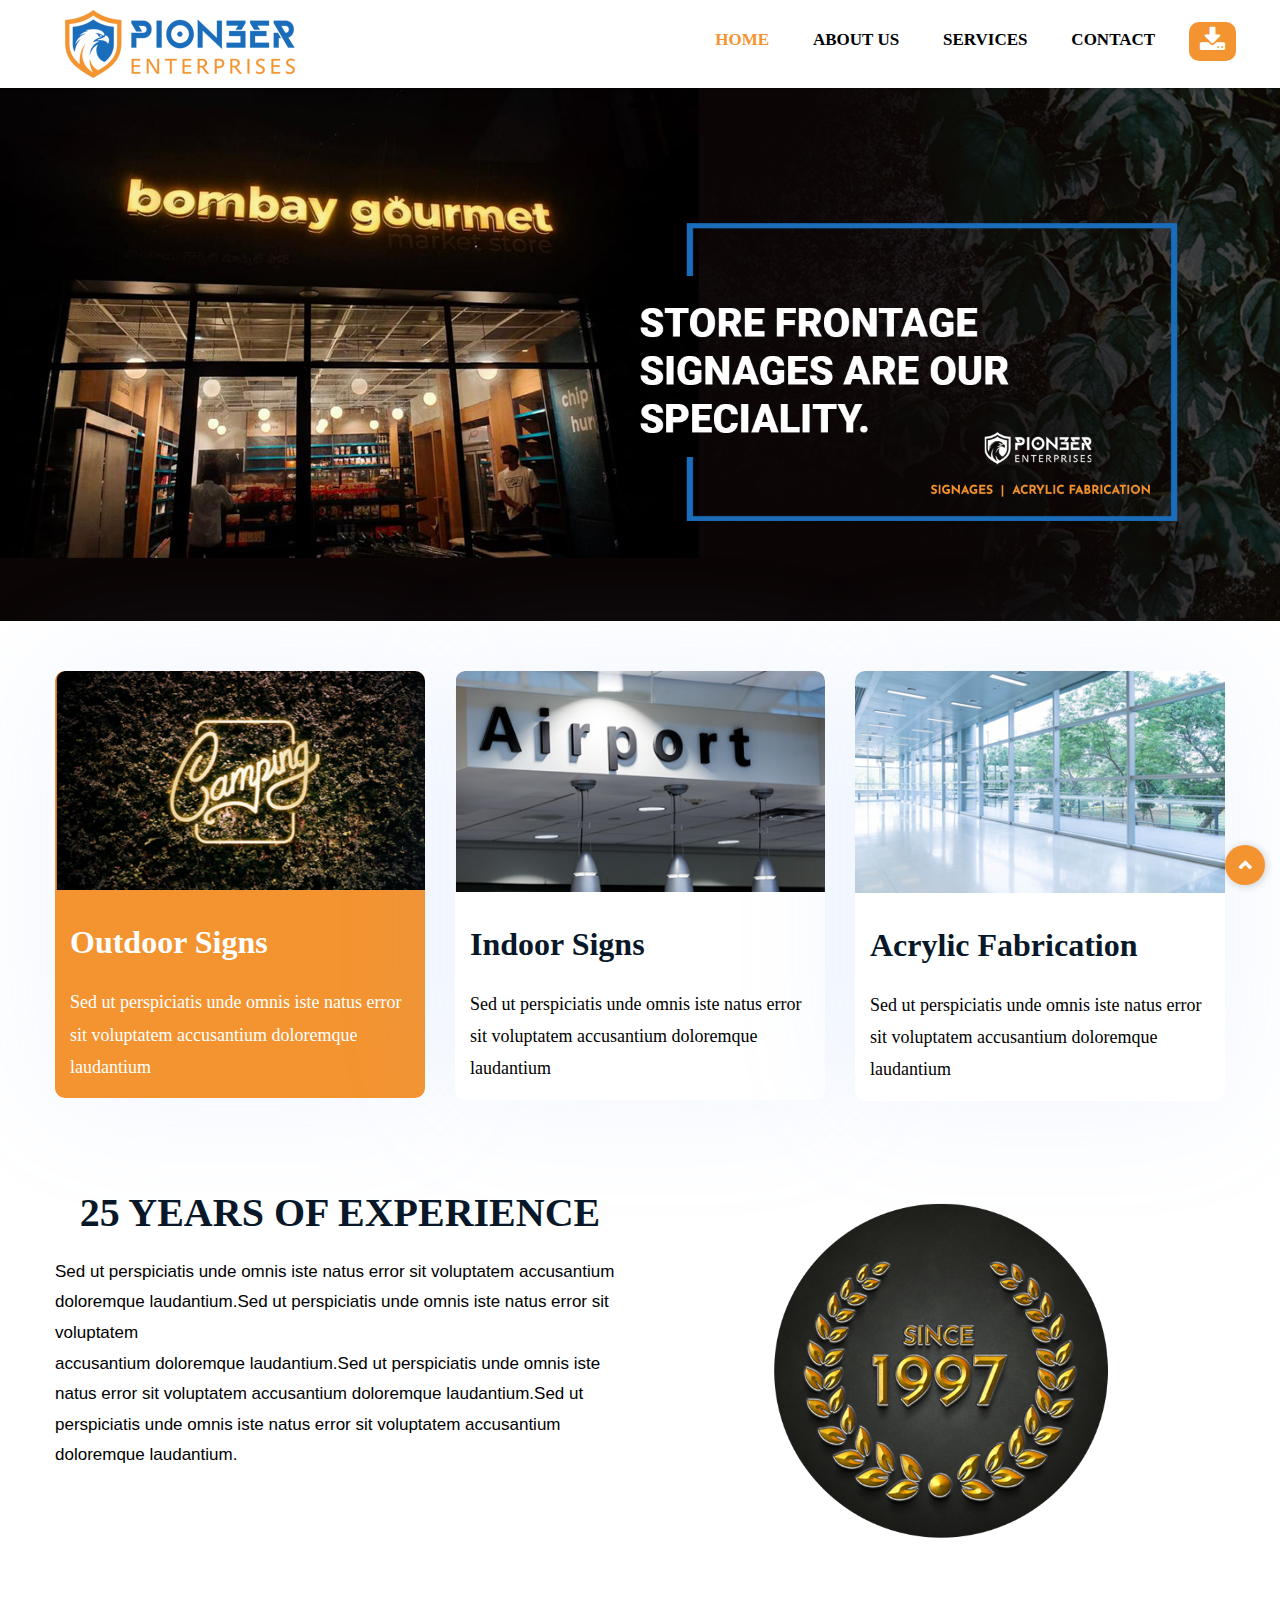
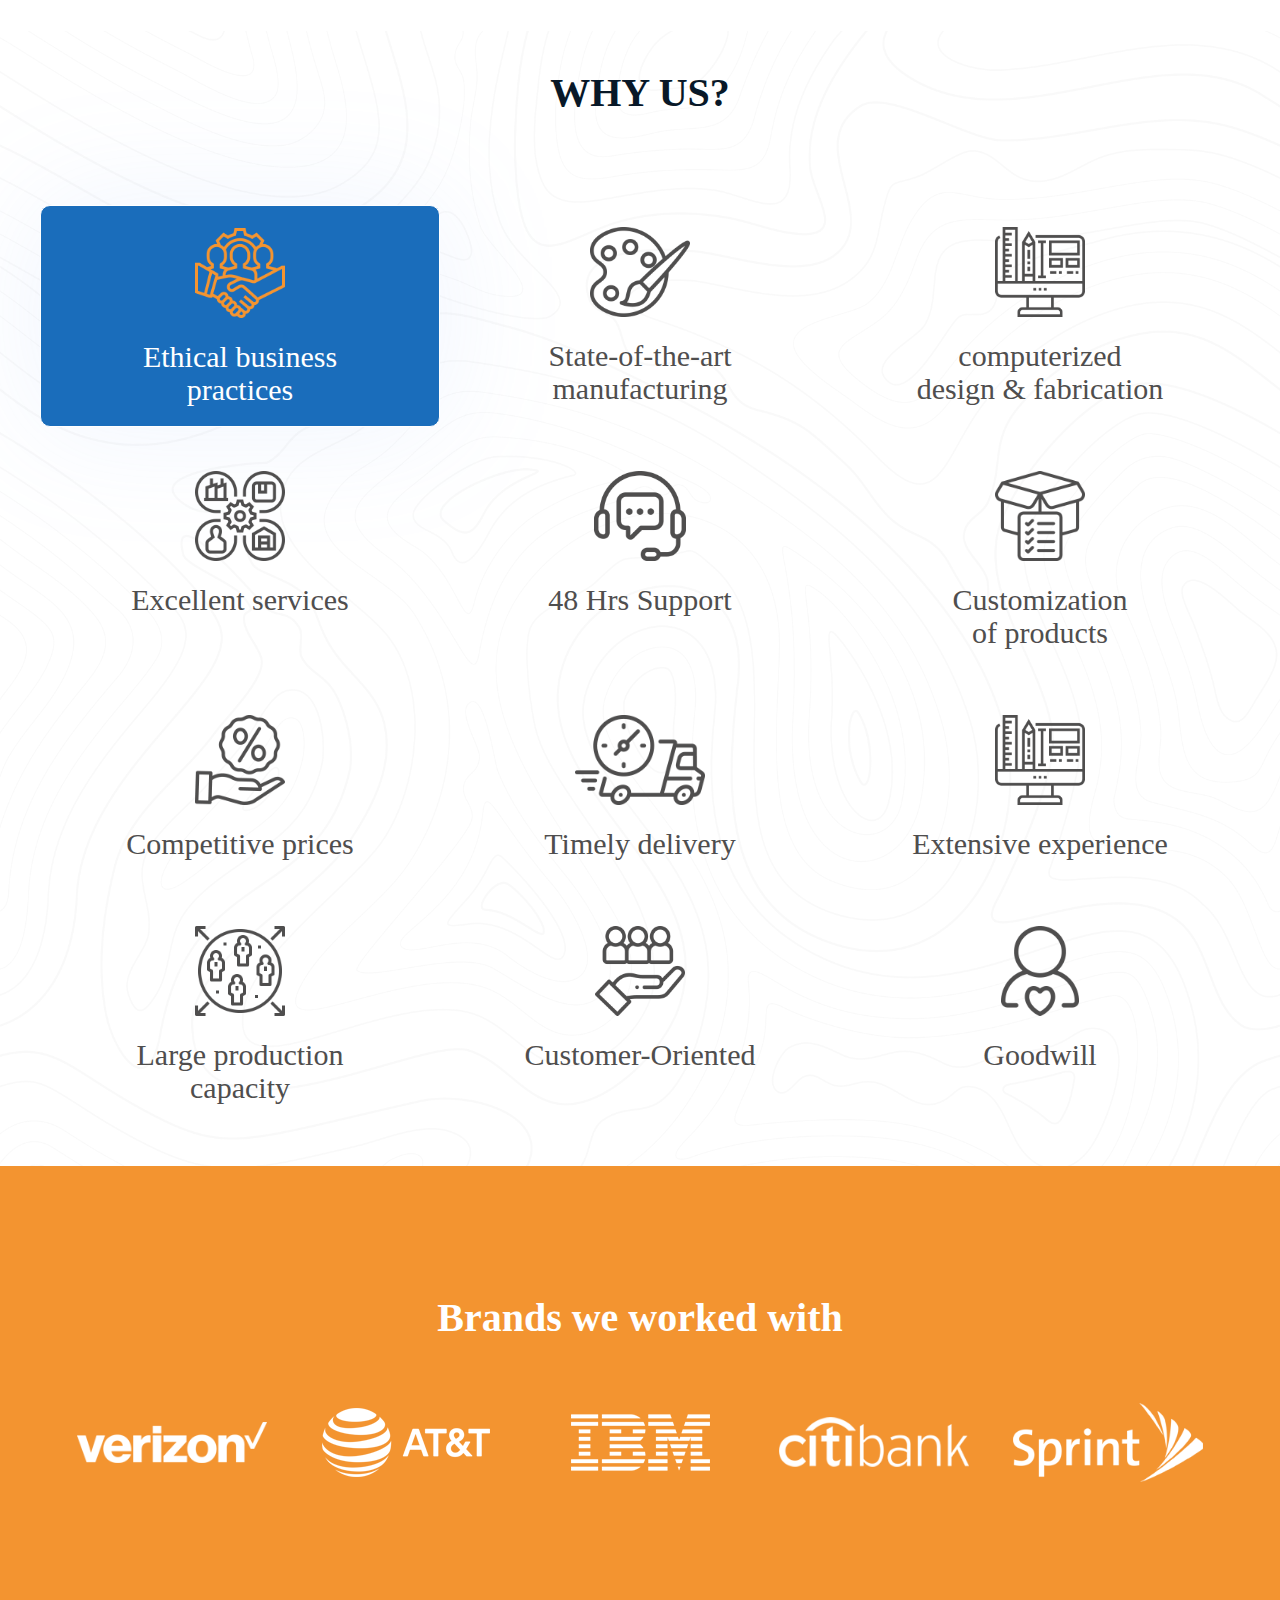
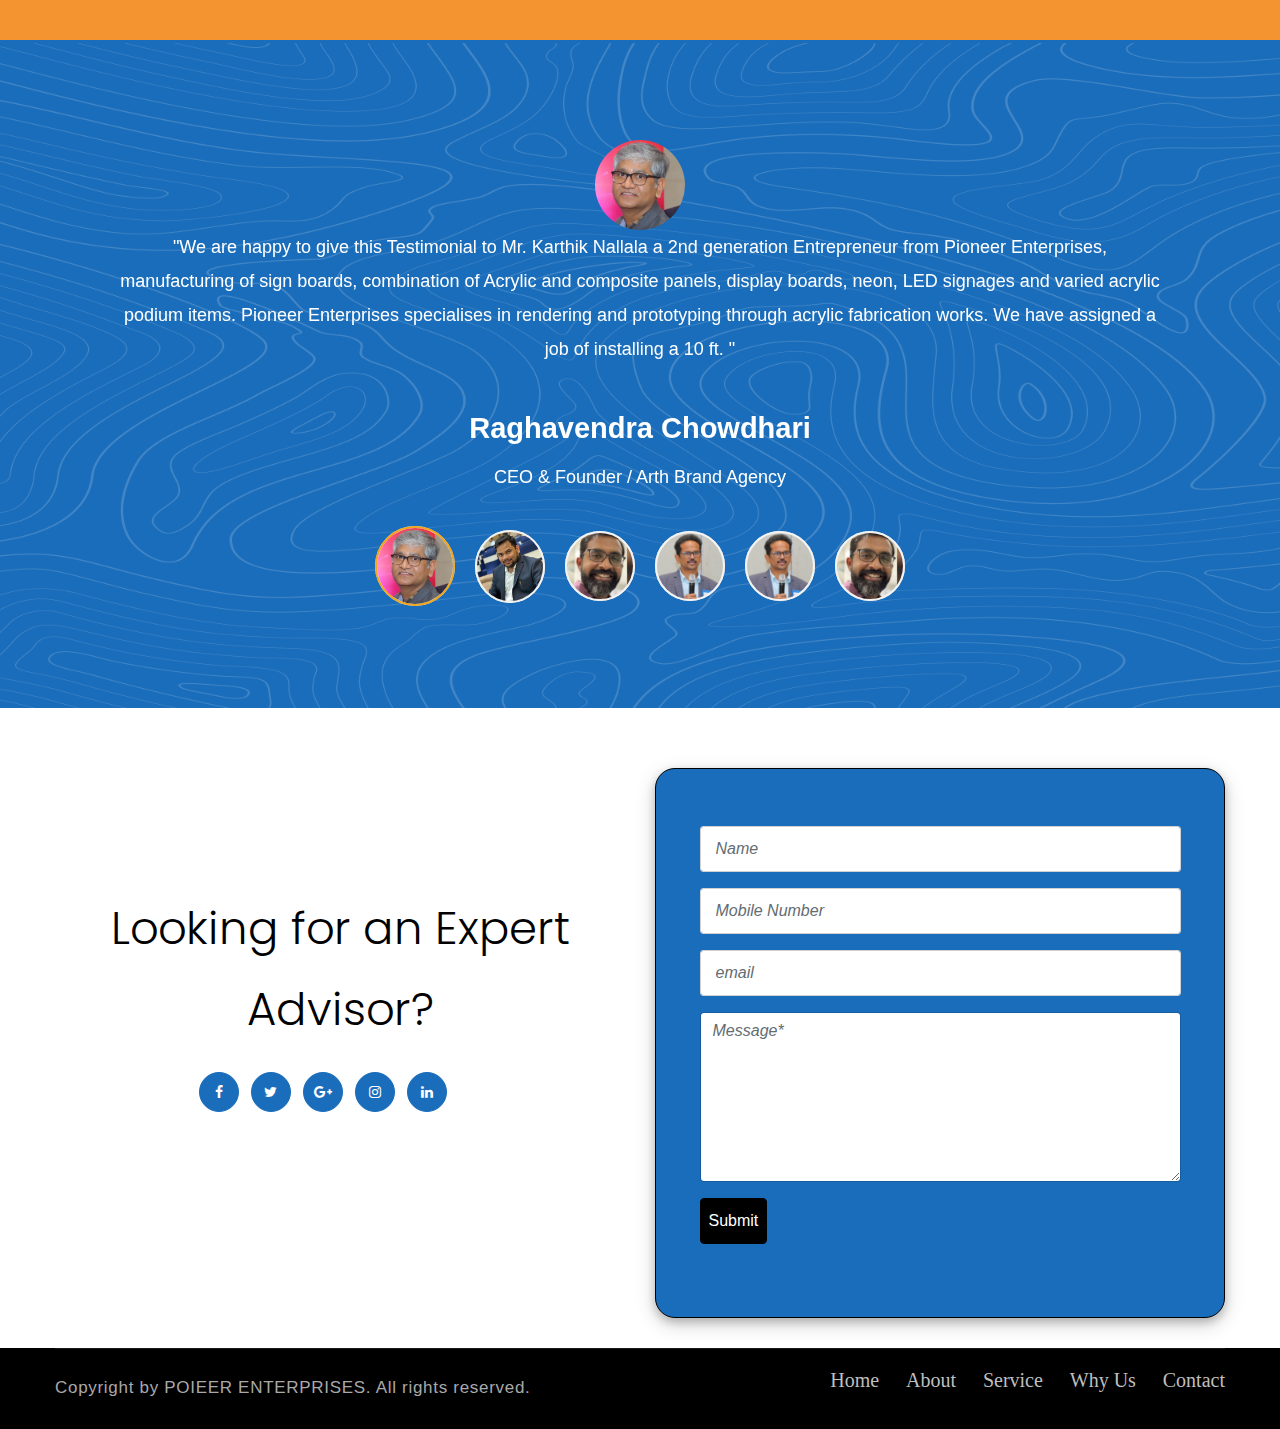
==== index.html @ 3bf1b03e "hi" ====
<!DOCTYPE html>
<!--[if IE 8 ]><html class="ie" xmlns="http://www.w3.org/1999/xhtml" xml:lang="en-US" lang="en-US"> <![endif]-->
<!--[if (gte IE 9)|!(IE)]><!-->
<html xmlns="http://www.w3.org/1999/xhtml" xml:lang="en-US" lang="en-US"><!--<![endif]-->
<head>
	<!-- Basic Page Needs -->
	<meta charset="UTF-8">
	<!--[if IE]><meta http-equiv='X-UA-Compatible' content='IE=edge,chrome=1'><![endif]-->
	<title>Poineer</title>

	<meta name="author" content="themsflat.com">

	<!-- Mobile Specific Metas -->
    <meta name="viewport" content="width=device-width, initial-scale=1, maximum-scale=1">

	<!-- Boostrap style -->
	<link rel="stylesheet" type="text/css" href="stylesheet/bootstrap.min.css">

	<!-- REVOLUTION LAYERS STYLES -->
    <link rel="stylesheet" type="text/css" href="revolution/css/layers.css">
    <link rel="stylesheet" type="text/css" href="revolution/css/settings.css">

	<!-- Theme style -->
	<link rel="stylesheet" type="text/css" href="stylesheet/style.css">

	<!-- Colors -->
    <link rel="stylesheet" type="text/css" href="stylesheet/colors/color1.css" id="colors">

	<!-- Reponsive -->
	<link rel="stylesheet" type="text/css" href="stylesheet/responsive.css">

	<!-- Favicon and touch icons  -->
     <link rel="shortcut icon" type="image/x-icon" href="images/favicon.png" />
     <style>
         .desktop {display: block;}
.mobile {display: none;}

@media screen and (max-width: 768px) {

.desktop {display: none;}
.mobile {display: block;}

}
     </style>

</head>
	<body>
		<div class="boxed">
		
		
		<header id="header" class="header bg-color">
			<div class="container">
				<div class="row">
					<div class="header-wrap">
						<div id="logo" class="logo">
							<a href="index.html" title="">
								<img src="images/logo.png" alt="logo Finance Business" />
							</a>
						</div><!-- /#logo -->
						
						
						<div class="nav-wrap">
							<div class="btn-menu">
                                <span></span>
                            </div><!-- //mobile menu button -->
							<nav id="mainnav" class="mainnav">
								<ul class="menu">
									<li class="active">
                                        <a href="index.html" title="">HOME</a>
                                        
                                    </li>
                                    <li>
                                        <a href="about.html" title="">ABOUT US</a>
                                    </li>
                                    <li>
										<a href="services.html" title="">SERVICES</a>
									</li>
									<!--<li>
										<a href="whyus.html" title="">WHY US?</a>
									</li>-->
                                    
                                    <li>
                                        <a href="contact.html" title="">CONTACT</a>
                                    </li>
                                    <li>
                                        <div class="button add-list-button">
                                 <a href="images/brochure.pdf" target="_blank" class="btn" style="background-color: #f49430;border-radius: 10px;padding:15%;"> <i class="fa fa-download" aria-hidden="true" style=" font-size:27px;color:white;"></i><!--Download Brochure--></a>
                            </div>
                                    </li>
								</ul><!-- /.menu -->


							</nav><!-- /#mainnav -->
						</div><!-- /.nav-wrap -->
					</div><!-- /.header-wrap -->
				</div><!-- /.row -->
			</div><!-- /.container -->
		</header><!-- /#header -->
		
		<!-- START REVOLUTION SLIDER 5.4.2 auto mode -->
    <section id="home">
        
                <img src="images/banner.png" width="100%">
          
    </section>

    <section id="services" class="pt-50 pb-30">
        <div class="container">
                <div class="row">
                    <div class="col-sm-4">
                          <div class="cards" style="background-color: #f49430;">
                               <a href="services.html#outdoor"> <div class="cards-image">
                                  <img src="images/camp.png">
                                </div>
                            </a>

                               <a href="services.html#outdoor"> <div class="cards-box">
                                  <h1 class="cards-title" style="color: white;">Outdoor Signs</h1>
                                    <br>
                                  <div class="cards-content">
                                    <p style="color: white;">
                                      Sed ut perspiciatis unde omnis iste natus error sit voluptatem accusantium doloremque laudantium
                                    </p>
                                  </div>
                                </div>
                            </a>

                                <!-- <div class="cards-footer">
                                  <a href="#">SHARE</a>
                                  <a href="#">EXPLORE</a>
                                </div> -->
                              </div>
                    </div>
                    <div class="col-sm-4">
                          <div class="cards">
                               
                               <a href="services.html#indoor"> <div class="cards-image">
                                  <img src="images/airport.png">
                                </div></a>

                                <a href="services.html#indoor"><div class="cards-box">
                                  <h1 class="cards-title">Indoor Signs</h1>
                                    <br>
                                  <div class="cards-content">
                                    <p>
                                      Sed ut perspiciatis unde omnis iste natus error sit voluptatem accusantium doloremque laudantium
                                    </p>
                                  </div>
                                </div>
                            </a>
                              </div>
                    </div>
                    <div class="col-sm-4">
                          <div class="cards">
                               <a href="services.html#acrylic"> <div class="cards-image">
                                  <img src="images/fab.png">
                                </div>
                            </a>

                                <a href="services.html#acrylic"><div class="cards-box">
                                  <h1 class="cards-title">Acrylic Fabrication</h1>
                                    <br>
                                  <div class="cards-content">
                                    <p>
                                      Sed ut perspiciatis unde omnis iste natus error sit voluptatem accusantium doloremque laudantium
                                    </p>
                                  </div>
                                </div></a>

                              </div>
                    </div>
                </div>
        </div>
    </section>

    <section class="pt-60 pb-60">
        <div class="container">
            <div class="row">
                <div class="col-sm-6">
                    <h2 style="text-align: center;">25 YEARS OF EXPERIENCE</h2>
                    <br>
                    <p>Sed ut perspiciatis unde omnis iste natus error sit voluptatem accusantium doloremque laudantium.Sed ut perspiciatis unde omnis iste natus error sit voluptatem
                        <br>accusantium doloremque laudantium.Sed ut perspiciatis unde omnis iste natus error sit voluptatem accusantium doloremque laudantium.Sed ut perspiciatis unde omnis iste natus error sit voluptatem accusantium doloremque laudantium.</p>
                </div>
                <div class="col-sm-6">
                    <img src="images/exp.png">
                </div>
            </div>
        </div>
    </section>

    <section class="pt-40 pb-40" style="background-image: url(images/bg.png);background-repeat: no-repeat;background-size: cover;">
        <div class="container">
            <h2 class="pb-90" style="text-align: center;">WHY US?</h2>
            <div class="row">
                <div class="col-sm-4" style="box-shadow: 0 0 123px 3px rgba(138, 179, 246, 0.13);border-radius: 10px;border: 1px solid #ffffff;background-color: #1a6dbb;">
                    <br>
                    <img src="images/vec1.png" style="margin: 0px auto;display: block;height: 90px;">
                    <br>
                    <h4 style="text-align: center;color: white;font-size :30px;font-weight:500;">Ethical business <br>practices</h4>
                    
                </div>
                <div class="col-sm-4 hover" style="">
                    <br>
                    <img src="images/vec2.png" style="margin: 0px auto;display: block;height: 90px;">
                    <br>
                    <h4 style="text-align: center;color: #4f4e4e;font-size :30px;font-weight:500;">State-of-the-art  <br>manufacturing</h4>
                    <br>
                    
                </div>
                <div class="col-sm-4 hover" >
                    <br>
                    <img src="images/vec3.png" style="margin: 0px auto;display: block;height: 90px;">
                    <br>
                    <h4 style="text-align: center;color: #4f4e4e;font-size :30px;font-weight:500;">computerized  <br>design & fabrication</h4><br>
                    
                </div>
                
            </div>
            <br>
            <div class="row">
                <div class="col-sm-4 hover" >
                    <br>
                    <img src="images/vec4.png" style="margin: 0px auto;display: block;height: 90px;">
                    <br>
                    <h4 style="text-align: center;color: #4f4e4e;font-size :30px;font-weight:500;">Excellent services</h4><br>
                    
                </div>
                <div class="col-sm-4 hover" >
                    <br>
                    <img src="images/vec5.png" style="margin: 0px auto;display: block;height: 90px;">
                    <br>
                    <h4 style="text-align: center;color: #4f4e4e;font-size :30px;font-weight:500;">48 Hrs Support</h4>
                    
                </div>
                <div class="col-sm-4 hover">
                    <br>
                    <img src="images/vec6.png" style="margin: 0px auto;display: block;height: 90px;">
                    <br>
                    <h4 style="text-align: center;color: #4f4e4e;font-size :30px;font-weight:500;">Customization  <br>of products</h4>
                    <br>
                    
                </div>
                
            </div>
            <br>
            <div class="row">
                <div class="col-sm-4 hover" >
                    <br>
                    <img src="images/vec7.png" style="margin: 0px auto;display: block;height: 90px;">
                    <br>
                    <h4 style="text-align: center;color: #4f4e4e;font-size :30px;font-weight:500;">Competitive prices</h4><br>
                    
                </div>
                <div class="col-sm-4 hover" >
                    <br>
                    <img src="images/vec8.png" style="margin: 0px auto;display: block;height: 90px;">
                    <br>
                    <h4 style="text-align: center;color: #4f4e4e;font-size :30px;font-weight:500;">Timely delivery</h4>
                    
                </div>
                <div class="col-sm-4 hover">
                    <br>
                    <img src="images/vec3.png" style="margin: 0px auto;display: block;height: 90px;">
                    <br>
                    <h4 style="text-align: center;color: #4f4e4e;font-size :30px;font-weight:500;">Extensive experience</h4>
                    <br>
                    
                </div>
                
            </div>
            <br>
            <div class="row">
                <div class="col-sm-4 hover" >
                    <br>
                    <img src="images/vec10.png" style="margin: 0px auto;display: block;height: 90px;">
                    <br>
                    <h4 style="text-align: center;color: #4f4e4e;font-size :30px;font-weight:500;">Large production <br>capacity </h4><br>
                    
                </div>
                <div class="col-sm-4 hover" >
                    <br>
                    <img src="images/vec11.png" style="margin: 0px auto;display: block;height: 90px;">
                    <br>
                    <h4 style="text-align: center;color: #4f4e4e;font-size :30px;font-weight:500;">Customer-Oriented </h4>
                    
                </div>
                <div class="col-sm-4 hover" >
                    <br>
                    <img src="images/vec12.png" style="margin: 0px auto;display: block;height: 90px;">
                    <br>
                    <h4 style="text-align: center;color: #4f4e4e;font-size :30px;font-weight:500;">Goodwill </h4>
                    <br>
                    
                </div>
                
            </div>
        </div>
    </section>

    <section class="our-achievement pt-40 pb-30">
        <div class="container">
            <div class="row">
                <div class="col-lg-10 offset-lg-1 col-md-12 col-12">
                    <div class="title">
                        <h2>Brands we worked with</h2>
                       <!-- <p >Lorem ipsum dolor sit amet, consectetur adipiscing elit, Lorem<br> ipsum dolor sialiqua. Ut enim ad.</p>-->
                    </div>
                </div>
            </div>
              <ul class="flex-container">
              <li class="flex-item"><img src="images/logo1.png"></li>
              <li class="flex-item"><img src="images/logo2.png"></li>
              <li class="flex-item"><img src="images/logo3.png"></li>
              <li class="flex-item"><img src="images/logo4.png"></li>
              <li class="flex-item"><img src="images/logo5.png"></li>
            </ul>
        </div>
    </section>
    <section class="flat-testimonial" style="background-image: url(images/testimonial.png);background-repeat: no-repeat;background-size: cover;">
			<div class="container">
				<div class="row">
					<div class="col-md-12">
						<div id="testimonial-slider">
                        	<ul class="slides">
                                <li class="flex-active-slide" data-thumb="images/testi1.png">
                                    <div class="testimonials center">
                                    	<img src="images/testi1.png" style="border-radius: 50%;height: 90px;">
                                        <div class="message">
                                            <blockquote class="whisper">
                                               "We are happy to give this Testimonial to Mr. Karthik Nallala a 2nd generation Entrepreneur from Pioneer Enterprises, manufacturing of sign boards, combination of Acrylic and composite panels, display boards, neon, LED signages and varied acrylic podium items. Pioneer Enterprises specialises in rendering and prototyping through acrylic fabrication works. We have assigned a job of installing a 10 ft. "
                                            </blockquote>
                                        </div>
                                        <div class="testimonial-author">
                                            <div class="author-name">Raghavendra Chowdhari</div>
                                            <div class="author-info">CEO & Founder / Arth Brand Agency</div>
                                        </div>
                                    </div>
                                </li>
                                <li class="flex-active-slide" data-thumb="images/testi2.png">
                                    <div class="testimonials center">
                                    	<img src="images/testi2.png" style="border-radius: 50%;height: 90px;">
                                        <div class="message">
                                            <blockquote class="whisper">
                                               "I started my clinic back in 2018 and approached a local vendor and made a sign board with them. I was not at all happy with the output of the Sign. Then I met Mr. Karthik Nallala from Pioneer Enterprises. I was very happy with the quality of work they do at the same prices as the earlier vendor. From then on PIONEER ENTERPRISES is my vendor for Branding. Our 6 clinics signs where done by them."
                                            </blockquote>
                                        </div>
                                        <div class="testimonial-author">
                                            <div class="author-name">Dr. Lathif</div>
                                            <div class="author-info">CEO & Founder / LN DENTAL</div>
                                        </div>
                                    </div>
                                </li>
                                <li class="flex-active-slide" data-thumb="images/testi3.png">
                                    <div class="testimonials center">
                                    	<img src="images/testi3.png" style="border-radius: 50%;height: 90px;">
                                        <div class="message">
                                            <blockquote class="whisper">
                                               "For any business we need visibility in the market to get the potential customers in the business place. For the same placing the proper LED Signage will be the key for any business. We are working with PIONEER ENTERPRISES for the same. I was very upset with my previous vendor as the quality and also the installation was not done on time. "
                                            </blockquote>
                                        </div>
                                        <div class="testimonial-author">
                                            <div class="author-name">Dr Ashok Kumar M. </div>
                                            <div class="author-info">Director/ Eledent Dental Hospitals</div>
                                        </div>
                                    </div>
                                </li>
                                <li class="flex-active-slide" data-thumb="images/testi4.png">
                                    <div class="testimonials center">
                                    	<img src="images/testi4.png" style="border-radius: 50%;height: 90px;">
                                        <div class="message">
                                            <blockquote class="whisper">
                                               "We required a LED Sky Sign for one of our prestigious clients M/s. Virtusa Consulting Services, Gachibowli. Mr. Karthik Nallala has visited the site, supplied the LED Sign with the color matching with the exact branding guidelines of my client. My client had appreciated the same and found the quality better than the previous one. "
                                            </blockquote>
                                        </div>
                                        <div class="testimonial-author">
                                            <div class="author-name">K Srinivas</div>
                                            <div class="author-info">Partner / SolarBull Energy LLP</div>
                                        </div>
                                    </div>
                                </li>
                                <li class="flex-active-slide" data-thumb="images/testi4.png">
                                    <div class="testimonials center">
                                        <img src="images/testi4.png" style="border-radius: 50%;height: 90px;">
                                        <div class="message">
                                            <blockquote class="whisper">
                                               "We required a LED Sky Sign for one of our prestigious clients M/s. Virtusa Consulting Services, Gachibowli. Mr. Karthik Nallala has visited the site, supplied the LED Sign with the color matching with the exact branding guidelines of my client. My client had appreciated the same and found the quality better than the previous one. "
                                            </blockquote>
                                        </div>
                                        <div class="testimonial-author">
                                            <div class="author-name">K Srinivas</div>
                                            <div class="author-info">Partner / SolarBull Energy LLP</div>
                                        </div>
                                    </div>
                                </li>
                                <li class="flex-active-slide" data-thumb="images/testi3.png">
                                    <div class="testimonials center">
                                        <img src="images/testi3.png" style="border-radius: 50%;height: 90px;">
                                        <div class="message">
                                            <blockquote class="whisper">
                                               "For any business we need visibility in the market to get the potential customers in the business place. For the same placing the proper LED Signage will be the key for any business. We are working with PIONEER ENTERPRISES for the same. I was very upset with my previous vendor as the quality and also the installation was not done on time. "
                                            </blockquote>
                                        </div>
                                        <div class="testimonial-author">
                                            <div class="author-name">Dr Ashok Kumar M. </div>
                                            <div class="author-info">Director/ Eledent Dental Hospitals</div>
                                        </div>
                                    </div>
                                </li>


                            </ul><!-- /.slides -->
	                    </div><!-- /#testimonial-slider -->
					</div><!-- /.col-md-12 -->
				</div><!-- /.row -->
			</div><!-- /.container -->

		</section><!-- /.flat-testimonial -->
		<section class="pt-60 pb-30">
			<div class="container">
				<div class="row">
					<div class="col-sm-6">
						<p class="pt-120" style="text-align: center;color: #000000;font-family: Poppins;font-size: 45px;font-weight: 300;">Looking for an Expert <br>Advisor?</p>
						<br>
						<div class="row">
						<div class="col-md-2 col-sm-6"></div>
						
					<div class="col-md-8 col-sm-6" style="padding-bottom:25px;padding-left:59px;">
						<div class="widget widget_themesflat_socials" style="display: block;margin: 0px auto;">	            
										<ul class="themesflat-shortcode-socials">
									        <li class="facebook">
						                        <a href="#" target="_blank" rel="alternate" title="">
						                            <i class="fa fa-facebook"></i>                            
						                        </a>
						                    </li>
						                    <li class="twitter">
						                        <a href="#" target="_blank" rel="alternate" title="">
						                            <i class="fa fa-twitter"></i>                            
						                        </a>
						                    </li>
						                    <li class="google-plus">
						                        <a href="#" target="_blank" rel="alternate" title="t;">
						                            <i class="fa fa-google-plus"></i>                            
						                        </a>
						                    </li>
						                    <li class="instagram">
						                        <a href="#" target="_blank" rel="alternate" title="">
						                            <i class="fa fa-instagram"></i>                            
						                        </a>
						                    </li>
						                    <li class="linkedin">
						                        <a href="#" target="_blank" rel="alternate" title="">
						                            <i class="fa fa-linkedin"></i>                            
						                        </a>
						                    </li>
						                </ul><!-- /.social -->       
					    </div>
					</div>
				</div>
					</div>
					<div class="col-sm-6">
						<form id="contactForm" style="background-color:#1A6DBB; border-radius:20px;border:1px solid black;box-shadow: 0 4px 8px 0 rgba(0, 0, 0, 0.2), 0 6px 20px 0 rgba(0, 0, 0, 0.19);padding:5%;padding-top:10%;padding-bottom:10%">
                                    <fieldset>
                                        <div class="col-sm-12">
                                            <div class="form-group">
                                                 <input type="text" class="form-control" id="name" name="name" placeholder="Name" required="">
                                                <div class="help-block with-errors"></div>
                                            </div>
                                        </div>
                                        <div class="col-sm-12">
                                            <div class="form-group">
                                                 <input type="text" title="please enter 10 digit mobile number" class="form-control" id="phone" name="phone" maxlength="10" pattern="^\d{10}$" spellcheck="false" oninput="this.value = this.value.replace(/[^0-9.]/g, '').replace(/(\..*)\./g, '$1');" placeholder="Mobile Number" required="">
                                                <div class="help-block with-errors"></div>
                                            </div>
                                        </div>
                                        <div class="col-sm-12">
                                            <div class="form-group">
                                               <input type="email" class="form-control" id="email" name="email" placeholder="email" required="">
                                            </div>
                                        </div>
                                        
                                        <div class="col-sm-12">
                                            <div class="form-group">
                                                <textarea placeholder="Message*" class="textarea form-control" name="message" id="form-message" rows="5" cols="10"></textarea>
                                                
                                            </div>
                                        </div>
                                        <div class="col-lg-6 col-md-6 col-sm-6 col-sm-12">
                                            <div class="form-group margin-bottom-none">
                                                <button type="submit" class="btn" style="background-color: black;color: white;padding:8px;border:1px solid black;">Submit</button>
                                            </div>
                                        </div>
                                        
                                    </fieldset>
                                </form>

					</div>
				</div>
				
			</div>
		</section>
		<footer>
			<div class="footer-bottom" style="background-color: black;">
				<div class="container">
					<div class="row">
						<div class="col-md-12">
							<ul class="menu-ft-bottom">
								<li>
									<a href="index.html" title="" style="font-size: 20px;">Home</a>
								</li>
								<li>
									<a href="about.html" title="" style="font-size: 20px;">About</a>
								</li>
								<li>
									<a href="services.html" title="" style="font-size: 20px;">Service</a>
								</li>
								<li>
									<a href="whyus.html" title="" style="font-size: 20px;">Why Us</a>
								</li>
								
								<li>
									<a href="contact.html" title="" style="font-size: 20px;">Contact</a>
								</li>
							</ul>
							<div class="copyright">
								<p style="color: #a9a9a9;font-size: 17px;">Copyright by POIEER ENTERPRISES. All rights reserved.</p>
							</div>
						</div>
					</div>
				</div><!-- /.container -->
			</div><!-- /.footer-bottom -->
		</footer>

		
		<div class="button-go-top">
			<a href="#" title="" class="go-top">
				<i class="fa fa-chevron-up"></i>
			</a>
		</div><!-- /.button-go-top -->
	
	</div> <!-- /.boxed -->

	<!-- Javascript -->
    <script type="text/javascript" src="javascript/jquery.min.js"></script>
    <script type="text/javascript" src="javascript/tether.min.js"></script>
    <script type="text/javascript" src="javascript/bootstrap.min.js"></script>
    <script type="text/javascript" src="javascript/jquery.flexslider-min.js"></script>
    <script type="text/javascript" src="javascript/owl.carousel.js"></script>
    <script type="text/javascript" src="javascript/jquery.easing.js"></script>
    
    <script type="text/javascript" src="javascript/jquery-countTo.js"></script>
    <script type="text/javascript" src="javascript/jquery.cookie.js"></script>
    <script type="text/javascript" src="javascript/waypoints.min.js"></script>
    <script type="text/javascript" src="javascript/main.js"></script>

   


	</body>
</html>
---- revolution/css/layers.css ----
/*-----------------------------------------------------------------------------

-	Revolution Slider 5.0 Layer Style Settings -

Screen Stylesheet

version:   	5.0.0
date:      	18/03/15
author:		themepunch
email:     	info@themepunch.com
website:   	http://www.themepunch.com
-----------------------------------------------------------------------------*/

* {
    -webkit-box-sizing: border-box;
    -moz-box-sizing: border-box;
    box-sizing: border-box;
}

.tp-caption.Twitter-Content a,.tp-caption.Twitter-Content a:visited
{
	color:#0084B4!important;
}

.tp-caption.Twitter-Content a:hover
{
	color:#0084B4!important;
	text-decoration:underline!important;
}

.tp-caption.medium_grey,.medium_grey
{
	background-color:#888;
	border-style:none;
	border-width:0;
	color:#fff;
	font-family:"Poppins";
	font-size:20px;
	font-weight:700;
	line-height:20px;
	margin:0;
	padding:2px 4px;
	position:absolute;
	text-shadow:0 2px 5px rgba(0,0,0,0.5);
	white-space:nowrap;
}

.tp-caption.small_text,.small_text
{
	border-style:none;
	border-width:0;
	color:#fff;
	font-family:"Poppins";
	font-size:14px;
	font-weight:700;
	line-height:20px;
	margin:0;
	position:absolute;
	text-shadow:0 2px 5px rgba(0,0,0,0.5);
	white-space:nowrap;
}

.tp-caption.medium_text,.medium_text
{
	border-style:none;
	border-width:0;
	color:#fff;
	font-family:"Poppins";
	font-size:20px;
	font-weight:700;
	line-height:20px;
	margin:0;
	position:absolute;
	text-shadow:0 2px 5px rgba(0,0,0,0.5);
	white-space:nowrap;
}

.tp-caption.large_text,.large_text
{
	border-style:none;
	border-width:0;
	color:#fff;
	font-family:"Poppins";
	font-size:40px;
	font-weight:700;
	line-height:40px;
	margin:0;
	position:absolute;
	text-shadow:0 2px 5px rgba(0,0,0,0.5);
	white-space:nowrap;
}

.tp-caption.very_large_text,.very_large_text
{
	border-style:none;
	border-width:0;
	color:#fff;
	font-family:"Poppins";
	font-size:60px;
	font-weight:700;
	letter-spacing:-2px;
	line-height:60px;
	margin:0;
	position:absolute;
	text-shadow:0 2px 5px rgba(0,0,0,0.5);
	white-space:nowrap;
}

.tp-caption.very_big_white,.very_big_white
{
	background-color:#000;
	border-style:none;
	border-width:0;
	color:#fff;
	font-family:"Poppins";
	font-size:60px;
	font-weight:800;
	line-height:60px;
	margin:0;
	padding:1px 4px 0;
	position:absolute;
	text-shadow:none;
	white-space:nowrap;
}

.tp-caption.very_big_black,.very_big_black
{
	background-color:#fff;
	border-style:none;
	border-width:0;
	color:#000;
	font-family:"Poppins";
	font-size:60px;
	font-weight:700;
	line-height:60px;
	margin:0;
	padding:1px 4px 0;
	position:absolute;
	text-shadow:none;
	white-space:nowrap;
}

.tp-caption.modern_medium_fat,.modern_medium_fat
{
	border-style:none;
	border-width:0;
	color:#000;
	font-family:"Poppins", sans-serif;
	font-size:24px;
	font-weight:800;
	line-height:20px;
	margin:0;
	position:absolute;
	text-shadow:none;
	white-space:nowrap;
}

.tp-caption.modern_medium_fat_white,.modern_medium_fat_white
{
	border-style:none;
	border-width:0;
	color:#fff;
	font-family:"Poppins", sans-serif;
	font-size:24px;
	font-weight:800;
	line-height:20px;
	margin:0;
	position:absolute;
	text-shadow:none;
	white-space:nowrap;
}

.tp-caption.modern_medium_light,.modern_medium_light
{
	border-style:none;
	border-width:0;
	color:#000;
	font-family:"Poppins", sans-serif;
	font-size:24px;
	font-weight:300;
	line-height:20px;
	margin:0;
	position:absolute;
	text-shadow:none;
	white-space:nowrap;
}

.tp-caption.modern_big_bluebg,.modern_big_bluebg
{
	background-color:#4e5b6c;
	border-style:none;
	border-width:0;
	color:#fff;
	font-family:"Poppins", sans-serif;
	font-size:30px;
	font-weight:800;
	letter-spacing:0;
	line-height:36px;
	margin:0;
	padding:3px 10px;
	position:absolute;
	text-shadow:none;
}

.tp-caption.modern_big_redbg,.modern_big_redbg
{
	background-color:#de543e;
	border-style:none;
	border-width:0;
	color:#fff;
	font-family:"Poppins", sans-serif;
	font-size:30px;
	font-weight:300;
	letter-spacing:0;
	line-height:36px;
	margin:0;
	padding:1px 10px 3px;
	position:absolute;
	text-shadow:none;
}

.tp-caption.modern_small_text_dark,.modern_small_text_dark
{
	border-style:none;
	border-width:0;
	color:#555;
	font-family:"Poppins";
	font-size:14px;
	line-height:22px;
	margin:0;
	position:absolute;
	text-shadow:none;
	white-space:nowrap;
}

.tp-caption.boxshadow,.boxshadow
{		
	box-shadow:0 0 20px rgba(0,0,0,0.5);
}

.tp-caption.black,.black
{
	color:#000;
	text-shadow:none;
}

.tp-caption.noshadow,.noshadow
{
	text-shadow:none;
}

.tp-caption.thinheadline_dark,.thinheadline_dark
{
	background-color:transparent;
	color:rgba(0,0,0,0.85);
	font-family:"Poppins";
	font-size:30px;
	font-weight:300;
	line-height:30px;
	position:absolute;
	text-shadow:none;
}

.tp-caption.thintext_dark,.thintext_dark
{
	background-color:transparent;
	color:rgba(0,0,0,0.85);
	font-family:"Poppins";
	font-size:16px;
	font-weight:300;
	line-height:26px;
	position:absolute;
	text-shadow:none;
}

.tp-caption.largeblackbg,.largeblackbg
{
	
	
	background-color:#000;
	border-radius:0;
	color:#fff;
	font-family:"Poppins";
	font-size:50px;
	font-weight:300;
	line-height:70px;
	padding:0 20px;
	position:absolute;
	text-shadow:none;
}

.tp-caption.largepinkbg,.largepinkbg
{
	
	
	background-color:#db4360;
	border-radius:0;
	color:#fff;
	font-family:"Poppins";
	font-size:50px;
	font-weight:300;
	line-height:70px;
	padding:0 20px;
	position:absolute;
	text-shadow:none;
}

.tp-caption.largewhitebg,.largewhitebg
{
	
	
	background-color:#fff;
	border-radius:0;
	color:#000;
	font-family:"Poppins";
	font-size:50px;
	font-weight:300;
	line-height:70px;
	padding:0 20px;
	position:absolute;
	text-shadow:none;
}

.tp-caption.largegreenbg,.largegreenbg
{
	
	
	background-color:#67ae73;
	border-radius:0;
	color:#fff;
	font-family:"Poppins";
	font-size:50px;
	font-weight:300;
	line-height:70px;
	padding:0 20px;
	position:absolute;
	text-shadow:none;
}

.tp-caption.excerpt,.excerpt
{
	background-color:rgba(0,0,0,1);
	border-color:#fff;
	border-style:none;
	border-width:0;
	color:#fff;
	font-family:"Poppins";
	font-size:36px;
	font-weight:700;
	height:auto;
	letter-spacing:-1.5px;
	line-height:36px;
	margin:0;
	padding:1px 4px 0;
	text-decoration:none;
	text-shadow:none;
	white-space:normal!important;
	width:150px;
}

.tp-caption.large_bold_grey,.large_bold_grey
{
	background-color:transparent;
	border-color:#ffd658;
	border-style:none;
	border-width:0;
	color:#666;
	font-family:"Poppins";
	font-size:60px;
	font-weight:800;
	line-height:60px;
	margin:0;
	padding:1px 4px 0;
	text-decoration:none;
	text-shadow:none;
}

.tp-caption.medium_thin_grey,.medium_thin_grey
{
	background-color:transparent;
	border-color:#ffd658;
	border-style:none;
	border-width:0;
	color:#666;
	font-family:"Poppins";
	font-size:34px;
	font-weight:300;
	line-height:30px;
	margin:0;
	padding:1px 4px 0;
	text-decoration:none;
	text-shadow:none;
}

.tp-caption.small_thin_grey,.small_thin_grey
{
	background-color:transparent;
	border-color:#ffd658;
	border-style:none;
	border-width:0;
	color:#757575;
	font-family:"Poppins";
	font-size:18px;
	font-weight:300;
	line-height:26px;
	margin:0;
	padding:1px 4px 0;
	text-decoration:none;
	text-shadow:none;
}

.tp-caption.lightgrey_divider,.lightgrey_divider
{
	background-color:rgba(235,235,235,1);
	background-position:initial;
	background-repeat:initial;
	border-color:#222;
	border-style:none;
	border-width:0;
	height:3px;
	text-decoration:none;
	width:370px;
}

.tp-caption.large_bold_darkblue,.large_bold_darkblue
{
	background-color:transparent;
	border-color:#ffd658;
	border-style:none;
	border-width:0;
	color:#34495e;
	font-family:"Poppins";
	font-size:58px;
	font-weight:800;
	line-height:60px;
	text-decoration:none;
}

.tp-caption.medium_bg_darkblue,.medium_bg_darkblue
{
	background-color:#34495e;
	border-color:#ffd658;
	border-style:none;
	border-width:0;
	color:#fff;
	font-family:"Poppins";
	font-size:20px;
	font-weight:800;
	line-height:20px;
	padding:10px;
	text-decoration:none;
}

.tp-caption.medium_bold_red,.medium_bold_red
{
	background-color:transparent;
	border-color:#ffd658;
	border-style:none;
	border-width:0;
	color:#e33a0c;
	font-family:"Poppins";
	font-size:24px;
	font-weight:800;
	line-height:30px;
	padding:0;
	text-decoration:none;
}

.tp-caption.medium_light_red,.medium_light_red
{
	background-color:transparent;
	border-color:#ffd658;
	border-style:none;
	border-width:0;
	color:#e33a0c;
	font-family:"Poppins";
	font-size:21px;
	font-weight:300;
	line-height:26px;
	padding:0;
	text-decoration:none;
}

.tp-caption.medium_bg_red,.medium_bg_red
{
	background-color:#e33a0c;
	border-color:#ffd658;
	border-style:none;
	border-width:0;
	color:#fff;
	font-family:"Poppins";
	font-size:20px;
	font-weight:800;
	line-height:20px;
	padding:10px;
	text-decoration:none;
}

.tp-caption.medium_bold_orange,.medium_bold_orange
{
	background-color:transparent;
	border-color:#ffd658;
	border-style:none;
	border-width:0;
	color:#f39c12;
	font-family:"Poppins";
	font-size:24px;
	font-weight:800;
	line-height:30px;
	text-decoration:none;
}

.tp-caption.medium_bg_orange,.medium_bg_orange
{
	background-color:#f39c12;
	border-color:#ffd658;
	border-style:none;
	border-width:0;
	color:#fff;
	font-family:"Poppins";
	font-size:20px;
	font-weight:800;
	line-height:20px;
	padding:10px;
	text-decoration:none;
}

.tp-caption.grassfloor,.grassfloor
{
	background-color:rgba(160,179,151,1);
	border-color:#222;
	border-style:none;
	border-width:0;
	height:150px;
	text-decoration:none;
	width:4000px;
}

.tp-caption.large_bold_white,.large_bold_white
{
	background-color:transparent;
	border-color:#ffd658;
	border-style:none;
	border-width:0;
	color:#fff;
	font-family:"Poppins";
	font-size:58px;
	font-weight:800;
	line-height:60px;
	text-decoration:none;
}

.tp-caption.medium_light_white,.medium_light_white
{
	background-color:transparent;
	border-color:#ffd658;
	border-style:none;
	border-width:0;
	color:#fff;
	font-family:"Poppins";
	font-size:30px;
	font-weight:300;
	line-height:36px;
	padding:0;
	text-decoration:none;
}

.tp-caption.mediumlarge_light_white,.mediumlarge_light_white
{
	background-color:transparent;
	border-color:#ffd658;
	border-style:none;
	border-width:0;
	color:#fff;
	font-family:"Poppins";
	font-size:34px;
	font-weight:300;
	line-height:40px;
	padding:0;
	text-decoration:none;
}

.tp-caption.mediumlarge_light_white_center,.mediumlarge_light_white_center
{
	background-color:transparent;
	border-color:#ffd658;
	border-style:none;
	border-width:0;
	color:#fff;
	font-family:"Poppins";
	font-size:34px;
	font-weight:300;
	line-height:40px;
	padding:0;
	text-align:center;
	text-decoration:none;
}

.tp-caption.medium_bg_asbestos,.medium_bg_asbestos
{
	background-color:#7f8c8d;
	border-color:#ffd658;
	border-style:none;
	border-width:0;
	color:#fff;
	font-family:"Poppins";
	font-size:20px;
	font-weight:800;
	line-height:20px;
	padding:10px;
	text-decoration:none;
}

.tp-caption.medium_light_black,.medium_light_black
{
	background-color:transparent;
	border-color:#ffd658;
	border-style:none;
	border-width:0;
	color:#000;
	font-family:"Poppins";
	font-size:30px;
	font-weight:300;
	line-height:36px;
	padding:0;
	text-decoration:none;
}

.tp-caption.large_bold_black,.large_bold_black
{
	background-color:transparent;
	border-color:#ffd658;
	border-style:none;
	border-width:0;
	color:#000;
	font-family:"Poppins";
	font-size:58px;
	font-weight:800;
	line-height:60px;
	text-decoration:none;
}

.tp-caption.mediumlarge_light_darkblue,.mediumlarge_light_darkblue
{
	background-color:transparent;
	border-color:#ffd658;
	border-style:none;
	border-width:0;
	color:#34495e;
	font-family:"Poppins";
	font-size:34px;
	font-weight:300;
	line-height:40px;
	padding:0;
	text-decoration:none;
}

.tp-caption.small_light_white,.small_light_white
{
	background-color:transparent;
	border-color:#ffd658;
	border-style:none;
	border-width:0;
	color:#fff;
	font-family:"Poppins";
	font-size:17px;
	font-weight:300;
	line-height:28px;
	padding:0;
	text-decoration:none;
}

.tp-caption.roundedimage,.roundedimage
{
	border-color:#222;
	border-style:none;
	border-width:0;
}

.tp-caption.large_bg_black,.large_bg_black
{
	background-color:#000;
	border-color:#ffd658;
	border-style:none;
	border-width:0;
	color:#fff;
	font-family:"Poppins";
	font-size:40px;
	font-weight:800;
	line-height:40px;
	padding:10px 20px 15px;
	text-decoration:none;
}

.tp-caption.mediumwhitebg,.mediumwhitebg
{
	background-color:#fff;
	border-color:#000;
	border-style:none;
	border-width:0;
	color:#000;
	font-family:"Poppins";
	font-size:30px;
	font-weight:300;
	line-height:30px;
	padding:5px 15px 10px;
	text-decoration:none;
	text-shadow:none;
}

.tp-caption.maincaption,.maincaption
{
	background-color:transparent;
	border-color:#000;
	border-style:none;
	border-width:0;
	color:#212a40;
	font-family:roboto;
	font-size:33px;
	font-weight:500;
	line-height:43px;
	text-decoration:none;
	text-shadow:none;
}

.tp-caption.miami_title_60px,.miami_title_60px
{
	background-color:transparent;
	border-color:#000;
	border-style:none;
	border-width:0;
	color:#fff;
	font-family:"Source Sans Pro";
	font-size:60px;
	font-weight:700;
	letter-spacing:1px;
	line-height:60px;
	text-decoration:none;
	text-shadow:none;
}

.tp-caption.miami_subtitle,.miami_subtitle
{
	background-color:transparent;
	border-color:#000;
	border-style:none;
	border-width:0;
	color:rgba(255,255,255,0.65);
	font-family:"Source Sans Pro";
	font-size:17px;
	font-weight:400;
	letter-spacing:2px;
	line-height:24px;
	text-decoration:none;
	text-shadow:none;
}

.tp-caption.divideline30px,.divideline30px
{
	background:#fff;
	background-color:#fff;
	border-color:#222;
	border-style:none;
	border-width:0;
	height:2px;
	min-width:30px;
	text-decoration:none;
}

.tp-caption.Miami_nostyle,.Miami_nostyle
{
	border-color:#222;
	border-style:none;
	border-width:0;
}

.tp-caption.miami_content_light,.miami_content_light
{
	background-color:transparent;
	border-color:#000;
	border-style:none;
	border-width:0;
	color:#fff;
	font-family:"Source Sans Pro";
	font-size:22px;
	font-weight:400;
	letter-spacing:0;
	line-height:28px;
	text-decoration:none;
	text-shadow:none;
}

.tp-caption.miami_title_60px_dark,.miami_title_60px_dark
{
	background-color:transparent;
	border-color:#000;
	border-style:none;
	border-width:0;
	color:#333;
	font-family:"Source Sans Pro";
	font-size:60px;
	font-weight:700;
	letter-spacing:1px;
	line-height:60px;
	text-decoration:none;
	text-shadow:none;
}

.tp-caption.miami_content_dark,.miami_content_dark
{
	background-color:transparent;
	border-color:#000;
	border-style:none;
	border-width:0;
	color:#666;
	font-family:"Source Sans Pro";
	font-size:22px;
	font-weight:400;
	letter-spacing:0;
	line-height:28px;
	text-decoration:none;
	text-shadow:none;
}

.tp-caption.divideline30px_dark,.divideline30px_dark
{
	background-color:#333;
	border-color:#222;
	border-style:none;
	border-width:0;
	height:2px;
	min-width:30px;
	text-decoration:none;
}

.tp-caption.ellipse70px,.ellipse70px
{
	background-color:rgba(0,0,0,0.14902);
	border-color:#222;
	border-radius:50px 50px 50px 50px;
	border-style:none;
	border-width:0;
	cursor:pointer;
	line-height:1px;
	min-height:70px;
	min-width:70px;
	text-decoration:none;
}

.tp-caption.arrowicon,.arrowicon
{
	border-color:#222;
	border-style:none;
	border-width:0;
	line-height:1px;
}

.tp-caption.MarkerDisplay,.MarkerDisplay
{
	background-color:transparent;
	border-color:#000;
	border-radius:0 0 0 0;
	border-style:none;
	border-width:0;
	font-family:"Permanent Marker";
	font-style:normal;
	padding:0;
	text-decoration:none;
	text-shadow:none;
}

.tp-caption.Restaurant-Display,.Restaurant-Display
{
	background-color:transparent;
	border-color:transparent;
	border-radius:0 0 0 0;
	border-style:none;
	border-width:0;
	color:#fff;
	font-family:Roboto;
	font-size:120px;
	font-style:normal;
	font-weight:700;
	line-height:120px;
	padding:0;
	text-decoration:none;
}

.tp-caption.Restaurant-Cursive,.Restaurant-Cursive
{
	background-color:transparent;
	border-color:transparent;
	border-radius:0 0 0 0;
	border-style:none;
	border-width:0;
	color:#fff;
	font-family:"Nothing you could do";
	font-size:30px;
	font-style:normal;
	font-weight:400;
	letter-spacing:2px;
	line-height:30px;
	padding:0;
	text-decoration:none;
}

.tp-caption.Restaurant-ScrollDownText,.Restaurant-ScrollDownText
{
	background-color:transparent;
	border-color:transparent;
	border-radius:0 0 0 0;
	border-style:none;
	border-width:0;
	color:#fff;
	font-family:Roboto;
	font-size:17px;
	font-style:normal;
	font-weight:400;
	letter-spacing:2px;
	line-height:17px;
	padding:0;
	text-decoration:none;
}

.tp-caption.Restaurant-Description,.Restaurant-Description
{
	background-color:transparent;
	border-color:transparent;
	border-radius:0 0 0 0;
	border-style:none;
	border-width:0;
	color:#fff;
	font-family:Roboto;
	font-size:20px;
	font-style:normal;
	font-weight:300;
	letter-spacing:3px;
	line-height:30px;
	padding:0;
	text-decoration:none;
}

.tp-caption.Restaurant-Price,.Restaurant-Price
{
	background-color:transparent;
	border-color:transparent;
	border-radius:0 0 0 0;
	border-style:none;
	border-width:0;
	color:#fff;
	font-family:Roboto;
	font-size:30px;
	font-style:normal;
	font-weight:300;
	letter-spacing:3px;
	line-height:30px;
	padding:0;
	text-decoration:none;
}

.tp-caption.Restaurant-Menuitem,.Restaurant-Menuitem
{
	background-color:rgba(0,0,0,1.00);
	border-color:transparent;
	border-radius:0 0 0 0;
	border-style:none;
	border-width:0;
	color:rgba(255,255,255,1.00);
	font-family:Roboto;
	font-size:17px;
	font-style:normal;
	font-weight:400;
	letter-spacing:2px;
	line-height:17px;
	padding:10px 30px;
	text-align:left;
	text-decoration:none;
}

.tp-caption.Furniture-LogoText,.Furniture-LogoText
{
	background-color:transparent;
	border-color:transparent;
	border-radius:0 0 0 0;
	border-style:none;
	border-width:0;
	color:rgba(230,207,163,1.00);
	font-family:Raleway;
	font-size:160px;
	font-style:normal;
	font-weight:300;
	line-height:150px;
	padding:0;
	text-decoration:none;
	text-shadow:none;
}

.tp-caption.Furniture-Plus,.Furniture-Plus
{
	background-color:rgba(255,255,255,1.00);
	border-color:transparent;
	border-radius:30px 30px 30px 30px;
	border-style:none;
	border-width:0;
	box-shadow:rgba(0,0,0,0.1) 0 1px 3px;
	color:rgba(230,207,163,1.00);
	font-family:Raleway;
	font-size:20px;
	font-style:normal;
	font-weight:400;
	line-height:20px;
	padding:6px 7px 4px;
	text-decoration:none;
	text-shadow:none;
}

.tp-caption.Furniture-Title,.Furniture-Title
{
	background-color:transparent;
	border-color:transparent;
	border-radius:0 0 0 0;
	border-style:none;
	border-width:0;
	color:rgba(0,0,0,1.00);
	font-family:Raleway;
	font-size:20px;
	font-style:normal;
	font-weight:700;
	letter-spacing:3px;
	line-height:20px;
	padding:0;
	text-decoration:none;
	text-shadow:none;
}

.tp-caption.Furniture-Subtitle,.Furniture-Subtitle
{
	background-color:transparent;
	border-color:transparent;
	border-radius:0 0 0 0;
	border-style:none;
	border-width:0;
	color:rgba(0,0,0,1.00);
	font-family:Raleway;
	font-size:17px;
	font-style:normal;
	font-weight:300;
	line-height:20px;
	padding:0;
	text-decoration:none;
	text-shadow:none;
}

.tp-caption.Gym-Display,.Gym-Display
{
	background-color:transparent;
	border-color:transparent;
	border-radius:0 0 0 0;
	border-style:none;
	border-width:0;
	color:rgba(255,255,255,1.00);
	font-family:Raleway;
	font-size:80px;
	font-style:normal;
	font-weight:900;
	line-height:70px;
	padding:0;
	text-decoration:none;
}

.tp-caption.Gym-Subline,.Gym-Subline
{
	background-color:transparent;
	border-color:transparent;
	border-radius:0 0 0 0;
	border-style:none;
	border-width:0;
	color:rgba(255,255,255,1.00);
	font-family:Raleway;
	font-size:30px;
	font-style:normal;
	font-weight:100;
	letter-spacing:5px;
	line-height:30px;
	padding:0;
	text-decoration:none;
}

.tp-caption.Gym-SmallText,.Gym-SmallText
{
	background-color:transparent;
	border-color:transparent;
	border-radius:0 0 0 0;
	border-style:none;
	border-width:0;
	color:rgba(255,255,255,1.00);
	font-family:Raleway;
	font-size:17px;
	font-style:normal;
	font-weight:300;
	line-height:22;
	padding:0;
	text-decoration:none;
	text-shadow:none;
}

.tp-caption.Fashion-SmallText,.Fashion-SmallText
{
	background-color:transparent;
	border-color:transparent;
	border-radius:0 0 0 0;
	border-style:none;
	border-width:0;
	color:rgba(255,255,255,1.00);
	font-family:Raleway;
	font-size:12px;
	font-style:normal;
	font-weight:600;
	letter-spacing:2px;
	line-height:20px;
	padding:0;
	text-decoration:none;
}

.tp-caption.Fashion-BigDisplay,.Fashion-BigDisplay
{
	background-color:transparent;
	border-color:transparent;
	border-radius:0 0 0 0;
	border-style:none;
	border-width:0;
	color:rgba(0,0,0,1.00);
	font-family:Raleway;
	font-size:60px;
	font-style:normal;
	font-weight:900;
	letter-spacing:2px;
	line-height:60px;
	padding:0;
	text-decoration:none;
}

.tp-caption.Fashion-TextBlock,.Fashion-TextBlock
{
	background-color:transparent;
	border-color:transparent;
	border-radius:0 0 0 0;
	border-style:none;
	border-width:0;
	color:rgba(0,0,0,1.00);
	font-family:Raleway;
	font-size:20px;
	font-style:normal;
	font-weight:400;
	letter-spacing:2px;
	line-height:40px;
	padding:0;
	text-decoration:none;
}

.tp-caption.Sports-Display,.Sports-Display
{
	background-color:transparent;
	border-color:transparent;
	border-radius:0 0 0 0;
	border-style:none;
	border-width:0;
	color:rgba(255,255,255,1.00);
	font-family:Raleway;
	font-size:130px;
	font-style:normal;
	font-weight:100;
	letter-spacing:13px;
	line-height:130px;
	padding:0;
	text-decoration:none;
}

.tp-caption.Sports-DisplayFat,.Sports-DisplayFat
{
	background-color:transparent;
	border-color:transparent;
	border-radius:0 0 0 0;
	border-style:none;
	border-width:0;
	color:rgba(255,255,255,1.00);
	font-family:Raleway;
	font-size:130px;
	font-style:normal;
	font-weight:900;
	line-height:130px;
	padding:0;
	text-decoration:none;
}

.tp-caption.Sports-Subline,.Sports-Subline
{
	background-color:transparent;
	border-color:transparent;
	border-radius:0 0 0 0;
	border-style:none;
	border-width:0;
	color:rgba(0,0,0,1.00);
	font-family:Raleway;
	font-size:32px;
	font-style:normal;
	font-weight:400;
	letter-spacing:4px;
	line-height:32px;
	padding:0;
	text-decoration:none;
}

.tp-caption.Instagram-Caption,.Instagram-Caption
{
	background-color:transparent;
	border-color:transparent;
	border-radius:0 0 0 0;
	border-style:none;
	border-width:0;
	color:rgba(255,255,255,1.00);
	font-family:Roboto;
	font-size:20px;
	font-style:normal;
	font-weight:900;
	line-height:20px;
	padding:0;
	text-decoration:none;
}

.tp-caption.News-Title,.News-Title
{
	background-color:transparent;
	border-color:transparent;
	border-radius:0 0 0 0;
	border-style:none;
	border-width:0;
	color:rgba(255,255,255,1.00);
	font-family:"Roboto Slab";
	font-size:70px;
	font-style:normal;
	font-weight:400;
	line-height:60px;
	padding:0;
	text-decoration:none;
}

.tp-caption.News-Subtitle,.News-Subtitle
{
	background-color:rgba(255,255,255,0);
	border-color:transparent;
	border-radius:0 0 0 0;
	border-style:none;
	border-width:0;
	color:rgba(255,255,255,1.00);
	font-family:"Roboto Slab";
	font-size:15px;
	font-style:normal;
	font-weight:300;
	line-height:24px;
	padding:0;
	text-decoration:none;
}

.tp-caption.News-Subtitle:hover,.News-Subtitle:hover
{
	background-color:rgba(255,255,255,0);
	border-color:transparent;
	border-radius:0 0 0 0;
	border-style:solid;
	border-width:0;
	color:rgba(255,255,255,0.65);
	text-decoration:none;
}

.tp-caption.Photography-Display,.Photography-Display
{
	background-color:transparent;
	border-color:transparent;
	border-radius:0 0 0 0;
	border-style:none;
	border-width:0;
	color:rgba(255,255,255,1.00);
	font-family:Raleway;
	font-size:80px;
	font-style:normal;
	font-weight:100;
	letter-spacing:5px;
	line-height:70px;
	padding:0;
	text-decoration:none;
}

.tp-caption.Photography-Subline,.Photography-Subline
{
	background-color:transparent;
	border-color:transparent;
	border-radius:0 0 0 0;
	border-style:none;
	border-width:0;
	color:rgba(119,119,119,1.00);
	font-family:Raleway;
	font-size:20px;
	font-style:normal;
	font-weight:300;
	letter-spacing:3px;
	line-height:30px;
	padding:0;
	text-decoration:none;
}

.tp-caption.Photography-ImageHover,.Photography-ImageHover
{
	background-color:transparent;
	border-color:rgba(255,255,255,0);
	border-radius:0 0 0 0;
	border-style:none;
	border-width:0;
	color:rgba(255,255,255,1.00);
	font-size:20px;
	font-style:normal;
	font-weight:400;
	line-height:22;
	padding:0;
	text-decoration:none;
}

.tp-caption.Photography-ImageHover:hover,.Photography-ImageHover:hover
{
	background-color:transparent;
	border-color:transparent;
	border-radius:0 0 0 0;
	border-style:none;
	border-width:0;
	color:rgba(255,255,255,1.00);
	text-decoration:none;
}

.tp-caption.Photography-Menuitem,.Photography-Menuitem
{
	background-color:rgba(0,0,0,0.65);
	border-color:transparent;
	border-radius:0 0 0 0;
	border-style:none;
	border-width:0;
	color:rgba(255,255,255,1.00);
	font-family:Raleway;
	font-size:20px;
	font-style:normal;
	font-weight:300;
	letter-spacing:2px;
	line-height:20px;
	padding:3px 5px 3px 8px;
	text-decoration:none;
}

.tp-caption.Photography-Menuitem:hover,.Photography-Menuitem:hover
{
	background-color:rgba(0,255,222,0.65);
	border-color:transparent;
	border-radius:0 0 0 0;
	border-style:none;
	border-width:0;
	color:rgba(255,255,255,1.00);
	text-decoration:none;
}

.tp-caption.Photography-Textblock,.Photography-Textblock
{
	background-color:transparent;
	border-color:transparent;
	border-radius:0 0 0 0;
	border-style:none;
	border-width:0;
	color:rgba(255,255,255,1.00);
	font-family:Raleway;
	font-size:17px;
	font-style:normal;
	font-weight:300;
	letter-spacing:2px;
	line-height:30px;
	padding:0;
	text-decoration:none;
}

.tp-caption.Photography-Subline-2,.Photography-Subline-2
{
	background-color:transparent;
	border-color:transparent;
	border-radius:0 0 0 0;
	border-style:none;
	border-width:0;
	color:rgba(255,255,255,0.35);
	font-family:Raleway;
	font-size:20px;
	font-style:normal;
	font-weight:300;
	letter-spacing:3px;
	line-height:30px;
	padding:0;
	text-decoration:none;
}

.tp-caption.Photography-ImageHover2,.Photography-ImageHover2
{
	background-color:transparent;
	border-color:rgba(255,255,255,0);
	border-radius:0 0 0 0;
	border-style:none;
	border-width:0;
	color:rgba(255,255,255,1.00);
	font-family:"Poppins";
	font-size:20px;
	font-style:normal;
	font-weight:400;
	line-height:22;
	padding:0;
	text-decoration:none;
}

.tp-caption.Photography-ImageHover2:hover,.Photography-ImageHover2:hover
{
	background-color:transparent;
	border-color:transparent;
	border-radius:0 0 0 0;
	border-style:none;
	border-width:0;
	color:rgba(255,255,255,1.00);
	text-decoration:none;
}

.tp-caption.WebProduct-Title,.WebProduct-Title
{
	background-color:transparent;
	border-color:transparent;
	border-radius:0 0 0 0;
	border-style:none;
	border-width:0;
	color:rgba(51,51,51,1.00);
	font-family:Raleway;
	font-size:90px;
	font-style:normal;
	font-weight:100;
	line-height:90px;
	padding:0;
	text-decoration:none;
}

.tp-caption.WebProduct-SubTitle,.WebProduct-SubTitle
{
	background-color:transparent;
	border-color:transparent;
	border-radius:0 0 0 0;
	border-style:none;
	border-width:0;
	color:rgba(153,153,153,1.00);
	font-family:Raleway;
	font-size:15px;
	font-style:normal;
	font-weight:400;
	line-height:20px;
	padding:0;
	text-decoration:none;
}

.tp-caption.WebProduct-Content,.WebProduct-Content
{
	background-color:transparent;
	border-color:transparent;
	border-radius:0 0 0 0;
	border-style:none;
	border-width:0;
	color:rgba(153,153,153,1.00);
	font-family:Raleway;
	font-size:16px;
	font-style:normal;
	font-weight:600;
	line-height:24px;
	padding:0;
	text-decoration:none;
}

.tp-caption.WebProduct-Menuitem,.WebProduct-Menuitem
{
	background-color:rgba(51,51,51,1.00);
	border-color:transparent;
	border-radius:0 0 0 0;
	border-style:none;
	border-width:0;
	color:rgba(255,255,255,1.00);
	font-family:Raleway;
	font-size:15px;
	font-style:normal;
	font-weight:500;
	letter-spacing:2px;
	line-height:20px;
	padding:3px 5px 3px 8px;
	text-align:left;
	text-decoration:none;
}

.tp-caption.WebProduct-Menuitem:hover,.WebProduct-Menuitem:hover
{
	background-color:rgba(255,255,255,1.00);
	border-color:transparent;
	border-radius:0 0 0 0;
	border-style:none;
	border-width:0;
	color:rgba(153,153,153,1.00);
	text-decoration:none;
}

.tp-caption.WebProduct-Title-Light,.WebProduct-Title-Light
{
	background-color:transparent;
	border-color:transparent;
	border-radius:0 0 0 0;
	border-style:none;
	border-width:0;
	color:rgba(255,255,255,1.00);
	font-family:Raleway;
	font-size:90px;
	font-style:normal;
	font-weight:100;
	line-height:90px;
	padding:0;
	text-align:left;
	text-decoration:none;
}

.tp-caption.WebProduct-SubTitle-Light,.WebProduct-SubTitle-Light
{
	background-color:transparent;
	border-color:transparent;
	border-radius:0 0 0 0;
	border-style:none;
	border-width:0;
	color:rgba(255,255,255,0.35);
	font-family:Raleway;
	font-size:15px;
	font-style:normal;
	font-weight:400;
	line-height:20px;
	padding:0;
	text-align:left;
	text-decoration:none;
}

.tp-caption.WebProduct-Content-Light,.WebProduct-Content-Light
{
	background-color:transparent;
	border-color:transparent;
	border-radius:0 0 0 0;
	border-style:none;
	border-width:0;
	color:rgba(255,255,255,0.65);
	font-family:Raleway;
	font-size:16px;
	font-style:normal;
	font-weight:600;
	line-height:24px;
	padding:0;
	text-align:left;
	text-decoration:none;
}

.tp-caption.FatRounded,.FatRounded
{
	background-color:rgba(0,0,0,0.50);
	border-color:rgba(211,211,211,1.00);
	border-radius:50px 50px 50px 50px;
	border-style:none;
	border-width:0;
	color:rgba(255,255,255,1.00);
	font-family:Raleway;
	font-size:30px;
	font-style:normal;
	font-weight:900;
	line-height:30px;
	padding:20px 22px 20px 25px;
	text-align:left;
	text-decoration:none;
	text-shadow:none;
}

.tp-caption.FatRounded:hover,.FatRounded:hover
{
	background-color:rgba(0,0,0,1.00);
	border-color:rgba(211,211,211,1.00);
	border-radius:50px 50px 50px 50px;
	border-style:none;
	border-width:0;
	color:rgba(255,255,255,1.00);
	text-decoration:none;
}

.tp-caption.NotGeneric-Title,
.NotGeneric-Title
{
	background-color:transparent;
	border-color:transparent;
	border-radius:0 0 0 0;
	border-style:none;
	border-width:0;
	color:rgba(255,255,255,1.00);
	font-family:Raleway;
	font-size:70px;
	font-style:normal;
	font-weight:800;
	line-height:70px;
	padding:10px 0;
	text-decoration:none;
}

.tp-caption.NotGeneric-SubTitle,.NotGeneric-SubTitle
{
	background-color:transparent;
	border-color:transparent;
	border-radius:0 0 0 0;
	border-style:none;
	border-width:0;
	color:rgba(255,255,255,1.00);
	font-family:Raleway;
	font-size:13px;
	font-style:normal;
	font-weight:500;
	letter-spacing:4px;
	line-height:20px;
	padding:0;
	text-align:left;
	text-decoration:none;
}

.tp-caption.NotGeneric-CallToAction,.NotGeneric-CallToAction
{
	background-color:rgba(0,0,0,0);
	border-color:rgba(255,255,255,0.50);
	border-radius:0 0 0 0;
	border-style:solid;
	border-width:1px;
	color:rgba(255,255,255,1.00);
	font-family:Raleway;
	font-size:14px;
	font-style:normal;
	font-weight:500;
	letter-spacing:3px;
	line-height:14px;
	padding:10px 30px;
	text-align:left;
	text-decoration:none;
}

.tp-caption.NotGeneric-CallToAction:hover,.NotGeneric-CallToAction:hover
{
	background-color:transparent;
	border-color:rgba(255,255,255,1.00);
	border-radius:0 0 0 0;
	border-style:solid;
	border-width:1px;
	color:rgba(255,255,255,1.00);
	text-decoration:none;
}

.tp-caption.NotGeneric-Icon,.NotGeneric-Icon
{
	background-color:rgba(0,0,0,0);
	border-color:rgba(255,255,255,0);
	border-radius:0 0 0 0;
	border-style:solid;
	border-width:0;
	color:rgba(255,255,255,1.00);
	font-family:Raleway;
	font-size:30px;
	font-style:normal;
	font-weight:400;
	letter-spacing:3px;
	line-height:30px;
	padding:0;
	text-align:left;
	text-decoration:none;
}

.tp-caption.NotGeneric-Menuitem,.NotGeneric-Menuitem
{
	background-color:rgba(0,0,0,0);
	border-color:rgba(255,255,255,0.15);
	border-radius:0 0 0 0;
	border-style:solid;
	border-width:1px;
	color:rgba(255,255,255,1.00);
	font-family:Raleway;
	font-size:14px;
	font-style:normal;
	font-weight:500;
	letter-spacing:3px;
	line-height:14px;
	padding:27px 30px;
	text-align:left;
	text-decoration:none;
}

.tp-caption.NotGeneric-Menuitem:hover,.NotGeneric-Menuitem:hover
{
	background-color:rgba(0,0,0,0);
	border-color:rgba(255,255,255,1.00);
	border-radius:0 0 0 0;
	border-style:solid;
	border-width:1px;
	color:rgba(255,255,255,1.00);
	text-decoration:none;
}

.tp-caption.MarkerStyle,.MarkerStyle
{
	background-color:transparent;
	border-color:transparent;
	border-radius:0 0 0 0;
	border-style:none;
	border-width:0;
	color:rgba(255,255,255,1.00);
	font-family:"Permanent Marker";
	font-size:17px;
	font-style:normal;
	font-weight:100;
	line-height:30px;
	padding:0;
	text-align:left;
	text-decoration:none;
}

.tp-caption.Gym-Menuitem,.Gym-Menuitem
{
	background-color:rgba(0,0,0,1.00);
	border-color:rgba(255,255,255,0);
	border-radius:3px 3px 3px 3px;
	border-style:solid;
	border-width:2px;
	color:rgba(255,255,255,1.00);
	font-family:Raleway;
	font-size:20px;
	font-style:normal;
	font-weight:300;
	letter-spacing:2px;
	line-height:20px;
	padding:3px 5px 3px 8px;
	text-align:left;
	text-decoration:none;
}

.tp-caption.Gym-Menuitem:hover,.Gym-Menuitem:hover
{
	background-color:rgba(0,0,0,1.00);
	border-color:rgba(255,255,255,0.25);
	border-radius:3px 3px 3px 3px;
	border-style:solid;
	border-width:2px;
	color:rgba(255,255,255,1.00);
	text-decoration:none;
}

.tp-caption.Newspaper-Button,.Newspaper-Button
{
	background-color:rgba(255,255,255,0);
	border-color:rgba(255,255,255,0.25);
	border-radius:0 0 0 0;
	border-style:solid;
	border-width:1px;
	color:rgba(255,255,255,1.00);
	font-family:Roboto;
	font-size:13px;
	font-style:normal;
	font-weight:700;
	letter-spacing:2px;
	line-height:17px;
	padding:12px 35px;
	text-align:left;
	text-decoration:none;
}

.tp-caption.Newspaper-Button:hover,.Newspaper-Button:hover
{
	background-color:rgba(255,255,255,1.00);
	border-color:rgba(255,255,255,1.00);
	border-radius:0 0 0 0;
	border-style:solid;
	border-width:1px;
	color:rgba(0,0,0,1.00);
	text-decoration:none;
}

.tp-caption.Newspaper-Subtitle,.Newspaper-Subtitle
{
	background-color:transparent;
	border-color:transparent;
	border-radius:0 0 0 0;
	border-style:none;
	border-width:0;
	color:rgba(168,216,238,1.00);
	font-family:Roboto;
	font-size:15px;
	font-style:normal;
	font-weight:900;
	line-height:20px;
	padding:0;
	text-align:left;
	text-decoration:none;
}

.tp-caption.Newspaper-Title,.Newspaper-Title
{
	background-color:transparent;
	border-color:transparent;
	border-radius:0 0 0 0;
	border-style:none;
	border-width:0;
	color:rgba(255,255,255,1.00);
	font-family:"Roboto Slab";
	font-size:50px;
	font-style:normal;
	font-weight:400;
	line-height:55px;
	padding:0 0 10px;
	text-align:left;
	text-decoration:none;
}

.tp-caption.Newspaper-Title-Centered,.Newspaper-Title-Centered
{
	background-color:transparent;
	border-color:transparent;
	border-radius:0 0 0 0;
	border-style:none;
	border-width:0;
	color:rgba(255,255,255,1.00);
	font-family:"Roboto Slab";
	font-size:50px;
	font-style:normal;
	font-weight:400;
	line-height:55px;
	padding:0 0 10px;
	text-align:center;
	text-decoration:none;
}

.tp-caption.Hero-Button,.Hero-Button
{
	background-color:rgba(0,0,0,0);
	border-color:rgba(255,255,255,0.50);
	border-radius:0 0 0 0;
	border-style:solid;
	border-width:1px;
	color:rgba(255,255,255,1.00);
	font-family:Raleway;
	font-size:14px;
	font-style:normal;
	font-weight:500;
	letter-spacing:3px;
	line-height:14px;
	padding:10px 30px;
	text-align:left;
	text-decoration:none;
}

.tp-caption.Hero-Button:hover,.Hero-Button:hover
{
	background-color:rgba(255,255,255,1.00);
	border-color:rgba(255,255,255,1.00);
	border-radius:0 0 0 0;
	border-style:solid;
	border-width:1px;
	color:rgba(0,0,0,1.00);
	text-decoration:none;
}

.tp-caption.Video-Title,.Video-Title
{
	background-color:rgba(0,0,0,1.00);
	border-color:transparent;
	border-radius:0 0 0 0;
	border-style:none;
	border-width:0;
	color:rgba(255,255,255,1.00);
	font-family:Raleway;
	font-size:30px;
	font-style:normal;
	font-weight:900;
	line-height:30px;
	padding:5px;
	text-align:left;
	text-decoration:none;
}

.tp-caption.Video-SubTitle,.Video-SubTitle
{
	background-color:rgba(0,0,0,0.35);
	border-color:transparent;
	border-radius:0 0 0 0;
	border-style:none;
	border-width:0;
	color:rgba(255,255,255,1.00);
	font-family:Raleway;
	font-size:12px;
	font-style:normal;
	font-weight:600;
	letter-spacing:2px;
	line-height:12px;
	padding:5px;
	text-align:left;
	text-decoration:none;
}

.tp-caption.NotGeneric-Button,.NotGeneric-Button
{
	background-color:rgba(0,0,0,0);
	border-color:rgba(255,255,255,0.50);
	border-radius:0 0 0 0;
	border-style:solid;
	border-width:1px;
	color:rgba(255,255,255,1.00);
	font-family:Raleway;
	font-size:14px;
	font-style:normal;
	font-weight:500;
	letter-spacing:3px;
	line-height:14px;
	padding:10px 30px;
	text-align:left;
	text-decoration:none;
}

.tp-caption.NotGeneric-Button:hover,.NotGeneric-Button:hover
{
	background-color:transparent;
	border-color:rgba(255,255,255,1.00);
	border-radius:0 0 0 0;
	border-style:solid;
	border-width:1px;
	color:rgba(255,255,255,1.00);
	text-decoration:none;
}

.tp-caption.NotGeneric-BigButton,.NotGeneric-BigButton
{
	background-color:rgba(0,0,0,0);
	border-color:rgba(255,255,255,0.15);
	border-radius:0 0 0 0;
	border-style:solid;
	border-width:1px;
	color:rgba(255,255,255,1.00);
	font-family:Raleway;
	font-size:14px;
	font-style:normal;
	font-weight:500;
	letter-spacing:3px;
	line-height:14px;
	padding:27px 30px;
	text-align:left;
	text-decoration:none;
}

.tp-caption.NotGeneric-BigButton:hover,.NotGeneric-BigButton:hover
{
	background-color:rgba(0,0,0,0);
	border-color:rgba(255,255,255,1.00);
	border-radius:0 0 0 0;
	border-style:solid;
	border-width:1px;
	color:rgba(255,255,255,1.00);
	text-decoration:none;
}

.tp-caption.WebProduct-Button,.WebProduct-Button
{
	background-color:rgba(51,51,51,1.00);
	border-color:rgba(0,0,0,1.00);
	border-radius:0 0 0 0;
	border-style:none;
	border-width:2px;
	color:rgba(255,255,255,1.00);
	font-family:Raleway;
	font-size:16px;
	font-style:normal;
	font-weight:600;
	letter-spacing:1px;
	line-height:48px;
	padding:0 40px;
	text-align:left;
	text-decoration:none;
}

.tp-caption.WebProduct-Button:hover,.WebProduct-Button:hover
{
	background-color:rgba(255,255,255,1.00);
	border-color:rgba(0,0,0,1.00);
	border-radius:0 0 0 0;
	border-style:none;
	border-width:2px;
	color:rgba(51,51,51,1.00);
	text-decoration:none;
}

.tp-caption.Restaurant-Button,.Restaurant-Button
{
	background-color:rgba(10,10,10,0);
	border-color:rgba(255,255,255,0.50);
	border-radius:0 0 0 0;
	border-style:solid;
	border-width:2px;
	color:rgba(255,255,255,1.00);
	font-family:Roboto;
	font-size:17px;
	font-style:normal;
	font-weight:500;
	letter-spacing:3px;
	line-height:17px;
	padding:12px 35px;
	text-align:left;
	text-decoration:none;
}

.tp-caption.Restaurant-Button:hover,.Restaurant-Button:hover
{
	background-color:rgba(0,0,0,0);
	border-color:rgba(255,224,129,1.00);
	border-radius:0 0 0 0;
	border-style:solid;
	border-width:2px;
	color:rgba(255,255,255,1.00);
	text-decoration:none;
}

.tp-caption.Gym-Button,.Gym-Button
{
	background-color:rgba(139,192,39,1.00);
	border-color:rgba(0,0,0,0);
	border-radius:30px 30px 30px 30px;
	border-style:solid;
	border-width:0;
	color:rgba(255,255,255,1.00);
	font-family:Raleway;
	font-size:15px;
	font-style:normal;
	font-weight:600;
	letter-spacing:1px;
	line-height:15px;
	padding:13px 35px;
	text-align:left;
	text-decoration:none;
}

.tp-caption.Gym-Button:hover,.Gym-Button:hover
{
	background-color:rgba(114,168,0,1.00);
	border-color:rgba(0,0,0,0);
	border-radius:30px 30px 30px 30px;
	border-style:solid;
	border-width:0;
	color:rgba(255,255,255,1.00);
	text-decoration:none;
}

.tp-caption.Gym-Button-Light,.Gym-Button-Light
{
	background-color:transparent;
	border-color:rgba(255,255,255,0.25);
	border-radius:30px 30px 30px 30px;
	border-style:solid;
	border-width:2px;
	color:rgba(255,255,255,1.00);
	font-family:Raleway;
	font-size:15px;
	font-style:normal;
	font-weight:600;
	line-height:15px;
	padding:12px 35px;
	text-align:left;
	text-decoration:none;
}

.tp-caption.Gym-Button-Light:hover,.Gym-Button-Light:hover
{
	background-color:rgba(114,168,0,0);
	border-color:rgba(139,192,39,1.00);
	border-radius:30px 30px 30px 30px;
	border-style:solid;
	border-width:2px;
	color:rgba(255,255,255,1.00);
	text-decoration:none;
}

.tp-caption.Sports-Button-Light,.Sports-Button-Light
{
	background-color:rgba(0,0,0,0);
	border-color:rgba(255,255,255,0.50);
	border-radius:0 0 0 0;
	border-style:solid;
	border-width:2px;
	color:rgba(255,255,255,1.00);
	font-family:Raleway;
	font-size:17px;
	font-style:normal;
	font-weight:600;
	letter-spacing:2px;
	line-height:17px;
	padding:12px 35px;
	text-align:left;
	text-decoration:none;
}

.tp-caption.Sports-Button-Light:hover,.Sports-Button-Light:hover
{
	background-color:rgba(0,0,0,0);
	border-color:rgba(255,255,255,1.00);
	border-radius:0 0 0 0;
	border-style:solid;
	border-width:2px;
	color:rgba(255,255,255,1.00);
	text-decoration:none;
}

.tp-caption.Sports-Button-Red,.Sports-Button-Red
{
	background-color:rgba(219,28,34,1.00);
	border-color:rgba(219,28,34,0);
	border-radius:0 0 0 0;
	border-style:solid;
	border-width:2px;
	color:rgba(255,255,255,1.00);
	font-family:Raleway;
	font-size:17px;
	font-style:normal;
	font-weight:600;
	letter-spacing:2px;
	line-height:17px;
	padding:12px 35px;
	text-align:left;
	text-decoration:none;
}

.tp-caption.Sports-Button-Red:hover,.Sports-Button-Red:hover
{
	background-color:rgba(0,0,0,1.00);
	border-color:rgba(0,0,0,1.00);
	border-radius:0 0 0 0;
	border-style:solid;
	border-width:2px;
	color:rgba(255,255,255,1.00);
	text-decoration:none;
}

.tp-caption.Photography-Button,.Photography-Button
{
	background-color:rgba(0,0,0,0);
	border-color:rgba(255,255,255,0.25);
	border-radius:30px 30px 30px 30px;
	border-style:solid;
	border-width:1px;
	color:rgba(255,255,255,1.00);
	font-family:Raleway;
	font-size:15px;
	font-style:normal;
	font-weight:600;
	letter-spacing:1px;
	line-height:15px;
	padding:13px 35px;
	text-align:left;
	text-decoration:none;
}

.tp-caption.Photography-Button:hover,.Photography-Button:hover
{
	background-color:rgba(0,0,0,0);
	border-color:rgba(255,255,255,1.00);
	border-radius:30px 30px 30px 30px;
	border-style:solid;
	border-width:1px;
	color:rgba(255,255,255,1.00);
	text-decoration:none;
}

.tp-caption.Newspaper-Button-2,.Newspaper-Button-2
{
	background-color:rgba(0,0,0,0);
	border-color:rgba(255,255,255,0.50);
	border-radius:3px 3px 3px 3px;
	border-style:solid;
	border-width:2px;
	color:rgba(255,255,255,1.00);
	font-family:Roboto;
	font-size:15px;
	font-style:normal;
	font-weight:900;
	line-height:15px;
	padding:10px 30px;
	text-align:left;
	text-decoration:none;
}

.tp-caption.Newspaper-Button-2:hover,.Newspaper-Button-2:hover
{
	background-color:rgba(0,0,0,0);
	border-color:rgba(255,255,255,1.00);
	border-radius:3px 3px 3px 3px;
	border-style:solid;
	border-width:2px;
	color:rgba(255,255,255,1.00);
	text-decoration:none;
}

.tp-caption.Feature-Tour,.Feature-Tour
{
	background-color:rgba(139,192,39,1.00);
	border-color:rgba(0,0,0,0);
	border-radius:30px 30px 30px 30px;
	border-style:solid;
	border-width:0;
	color:rgba(255,255,255,1.00);
	font-family:Roboto;
	font-size:17px;
	font-style:normal;
	font-weight:700;
	line-height:17px;
	padding:17px 35px;
	text-align:left;
	text-decoration:none;
}

.tp-caption.Feature-Tour:hover,.Feature-Tour:hover
{
	background-color:rgba(114,168,0,1.00);
	border-color:rgba(0,0,0,0);
	border-radius:30px 30px 30px 30px;
	border-style:solid;
	border-width:0;
	color:rgba(255,255,255,1.00);
	text-decoration:none;
}

.tp-caption.Feature-Examples,.Feature-Examples
{
	background-color:transparent;
	border-color:rgba(33,42,64,0.15);
	border-radius:30px 30px 30px 30px;
	border-style:solid;
	border-width:2px;
	color:rgba(33,42,64,0.50);
	font-family:Roboto;
	font-size:17px;
	font-style:normal;
	font-weight:700;
	line-height:17px;
	padding:15px 35px;
	text-align:left;
	text-decoration:none;
}

.tp-caption.Feature-Examples:hover,.Feature-Examples:hover
{
	background-color:transparent;
	border-color:rgba(139,192,39,1.00);
	border-radius:30px 30px 30px 30px;
	border-style:solid;
	border-width:2px;
	color:rgba(139,192,39,1.00);
	text-decoration:none;
}

.tp-caption.subcaption,.subcaption
{
	background-color:transparent;
	border-color:rgba(0,0,0,1.00);
	border-radius:0 0 0 0;
	border-style:none;
	border-width:0;
	color:rgba(111,124,130,1.00);
	font-family:roboto;
	font-size:19px;
	font-style:normal;
	font-weight:400;
	line-height:24px;
	padding:0;
	text-align:left;
	text-decoration:none;
	text-shadow:none;
}

.tp-caption.menutab,.menutab
{
	background-color:transparent;
	border-color:rgba(0,0,0,1.00);
	border-radius:0 0 0 0;
	border-style:none;
	border-width:0;
	color:rgba(41,46,49,1.00);
	font-family:roboto;
	font-size:25px;
	font-style:normal;
	font-weight:300;
	line-height:30px;
	padding:0;
	text-align:left;
	text-decoration:none;
	text-shadow:none;
}

.tp-caption.menutab:hover,.menutab:hover
{
	background-color:transparent;
	border-color:transparent;
	border-radius:0 0 0 0;
	border-style:none;
	border-width:0;
	color:rgba(213,0,0,1.00);
	text-decoration:none;
}

.tp-caption.maincontent,.maincontent
{
	background-color:transparent;
	border-color:rgba(0,0,0,1.00);
	border-radius:0 0 0 0;
	border-style:none;
	border-width:0;
	color:rgba(41,46,49,1.00);
	font-family:roboto;
	font-size:21px;
	font-style:normal;
	font-weight:300;
	line-height:26px;
	padding:0;
	text-align:left;
	text-decoration:none;
	text-shadow:none;
}

.tp-caption.minitext,.minitext
{
	background-color:transparent;
	border-color:rgba(0,0,0,1.00);
	border-radius:0 0 0 0;
	border-style:none;
	border-width:0;
	color:rgba(185,186,187,1.00);
	font-family:roboto;
	font-size:15px;
	font-style:normal;
	font-weight:400;
	line-height:20px;
	padding:0;
	text-align:left;
	text-decoration:none;
	text-shadow:none;
}

.tp-caption.Feature-Buy,.Feature-Buy
{
	background-color:rgba(0,154,238,1.00);
	border-color:rgba(0,0,0,0);
	border-radius:30px 30px 30px 30px;
	border-style:solid;
	border-width:0;
	color:rgba(255,255,255,1.00);
	font-family:Roboto;
	font-size:17px;
	font-style:normal;
	font-weight:700;
	line-height:17px;
	padding:17px 35px;
	text-align:left;
	text-decoration:none;
}

.tp-caption.Feature-Buy:hover,.Feature-Buy:hover
{
	background-color:rgba(0,133,214,1.00);
	border-color:rgba(0,0,0,0);
	border-radius:30px 30px 30px 30px;
	border-style:solid;
	border-width:0;
	color:rgba(255,255,255,1.00);
	text-decoration:none;
}

.tp-caption.Feature-Examples-Light,.Feature-Examples-Light
{
	background-color:transparent;
	border-color:rgba(255,255,255,0.15);
	border-radius:30px 30px 30px 30px;
	border-style:solid;
	border-width:2px;
	color:rgba(255,255,255,1.00);
	font-family:Roboto;
	font-size:17px;
	font-style:normal;
	font-weight:700;
	line-height:17px;
	padding:15px 35px;
	text-align:left;
	text-decoration:none;
}

.tp-caption.Feature-Examples-Light:hover,.Feature-Examples-Light:hover
{
	background-color:transparent;
	border-color:rgba(255,255,255,1.00);
	border-radius:30px 30px 30px 30px;
	border-style:solid;
	border-width:2px;
	color:rgba(255,255,255,1.00);
	text-decoration:none;
}

.tp-caption.Facebook-Likes,.Facebook-Likes
{
	background-color:rgba(59,89,153,1.00);
	border-color:transparent;
	border-radius:0 0 0 0;
	border-style:none;
	border-width:0;
	color:rgba(255,255,255,1.00);
	font-family:Roboto;
	font-size:15px;
	font-style:normal;
	font-weight:500;
	line-height:22px;
	padding:5px 15px;
	text-align:left;
	text-decoration:none;
}

.tp-caption.Twitter-Favorites,.Twitter-Favorites
{
	background-color:rgba(255,255,255,0);
	border-color:transparent;
	border-radius:0 0 0 0;
	border-style:none;
	border-width:0;
	color:rgba(136,153,166,1.00);
	font-family:Roboto;
	font-size:15px;
	font-style:normal;
	font-weight:500;
	line-height:22px;
	padding:0;
	text-align:left;
	text-decoration:none;
}

.tp-caption.Twitter-Link,.Twitter-Link
{
	background-color:rgba(255,255,255,1.00);
	border-color:transparent;
	border-radius:30px 30px 30px 30px;
	border-style:none;
	border-width:0;
	color:rgba(135,153,165,1.00);
	font-family:Roboto;
	font-size:15px;
	font-style:normal;
	font-weight:500;
	line-height:15px;
	padding:11px 11px 9px;
	text-align:left;
	text-decoration:none;
}

.tp-caption.Twitter-Link:hover,.Twitter-Link:hover
{
	background-color:rgba(0,132,180,1.00);
	border-color:transparent;
	border-radius:30px 30px 30px 30px;
	border-style:none;
	border-width:0;
	color:rgba(255,255,255,1.00);
	text-decoration:none;
}

.tp-caption.Twitter-Retweet,.Twitter-Retweet
{
	background-color:rgba(255,255,255,0);
	border-color:transparent;
	border-radius:0 0 0 0;
	border-style:none;
	border-width:0;
	color:rgba(136,153,166,1.00);
	font-family:Roboto;
	font-size:15px;
	font-style:normal;
	font-weight:500;
	line-height:22px;
	padding:0;
	text-align:left;
	text-decoration:none;
}

.tp-caption.Twitter-Content,.Twitter-Content
{
	background-color:rgba(255,255,255,1.00);
	border-color:transparent;
	border-radius:0 0 0 0;
	border-style:none;
	border-width:0;
	color:rgba(41,47,51,1.00);
	font-family:Roboto;
	font-size:20px;
	font-style:normal;
	font-weight:500;
	line-height:28px;
	padding:30px 30px 70px;
	text-align:left;
	text-decoration:none;
}

.revtp-searchform input[type="text"],
.revtp-searchform input[type="email"],
.revtp-form input[type="text"],
.revtp-form input[type="email"]{ 	
	font-family: "Arial", sans-serif;
    font-size: 15px;
    color: #000;
    background-color: #fff;
    line-height: 46px;
    padding: 0 20px;
    cursor: text;
    border: 0;
    width: 400px;
    margin-bottom: 0px;
    -webkit-transition: background-color 0.5s;
    -moz-transition: background-color 0.5s;
    -o-transition: background-color 0.5s;
    -ms-transition: background-color 0.5s;
    transition: background-color 0.5s;
    
    
    border-radius: 0px;
}


.tp-caption.BigBold-Title,
.BigBold-Title {
    color: rgba(255, 255, 255, 1.00);
    font-size: 110px;
    line-height: 100px;
    font-weight: 800;
    font-style: normal;
    font-family: Raleway;
    padding: 10px 0px 10px 0;
    text-decoration: none;
    background-color: transparent;
    border-color: transparent;
    border-style: none;
    border-width: 0px;
    border-radius: 0 0 0 0px;
    text-align: left
}
.tp-caption.BigBold-SubTitle,
.BigBold-SubTitle {
    color: rgba(255, 255, 255, 0.50);
    font-size: 15px;
    line-height: 24px;
    font-weight: 500;
    font-style: normal;
    font-family: Raleway;
    padding: 0 0 0 0px;
    text-decoration: none;
    background-color: transparent;
    border-color: transparent;
    border-style: none;
    border-width: 0px;
    border-radius: 0 0 0 0px;
    text-align: left;
    letter-spacing: 1px
}
.tp-caption.BigBold-Button,
.BigBold-Button {
    color: rgba(255, 255, 255, 1.00);
    font-size: 13px;
    line-height: 13px;
    font-weight: 500;
    font-style: normal;
    font-family: Raleway;
    padding: 15px 50px 15px 50px;
    text-decoration: none;
    background-color: rgba(0, 0, 0, 0);
    border-color: rgba(255, 255, 255, 0.50);
    border-style: solid;
    border-width: 1px;
    border-radius: 0px 0px 0px 0px;
    text-align: left;
    letter-spacing: 1px
}
.tp-caption.BigBold-Button:hover,
.BigBold-Button:hover {
    color: rgba(255, 255, 255, 1.00);
    text-decoration: none;
    background-color: transparent;
    border-color: rgba(255, 255, 255, 1.00);
    border-style: solid;
    border-width: 1px;
    border-radius: 0px 0px 0px 0px
}
.tp-caption.FoodCarousel-Content,
.FoodCarousel-Content {
    color: rgba(41, 46, 49, 1.00);
    font-size: 17px;
    line-height: 28px;
    font-weight: 500;
    font-style: normal;
    font-family: Raleway;
    padding: 30px 30px 30px 30px;
    text-decoration: none;
    background-color: rgba(255, 255, 255, 1.00);
    border-color: rgba(41, 46, 49, 1.00);
    border-style: solid;
    border-width: 1px;
    border-radius: 0 0 0 0px;
    text-align: left
}
.tp-caption.FoodCarousel-Button,
.FoodCarousel-Button {
    color: rgba(41, 46, 49, 1.00);
    font-size: 13px;
    line-height: 13px;
    font-weight: 700;
    font-style: normal;
    font-family: Raleway;
    padding: 15px 70px 15px 50px;
    text-decoration: none;
    background-color: rgba(255, 255, 255, 1.00);
    border-color: rgba(41, 46, 49, 1.00);
    border-style: solid;
    border-width: 1px;
    border-radius: 0px 0px 0px 0px;
    text-align: left;
    letter-spacing: 1px
}
.tp-caption.FoodCarousel-Button:hover,
.FoodCarousel-Button:hover {
    color: rgba(255, 255, 255, 1.00);
    text-decoration: none;
    background-color: rgba(41, 46, 49, 1.00);
    border-color: rgba(41, 46, 49, 1.00);
    border-style: solid;
    border-width: 1px;
    border-radius: 0px 0px 0px 0px
}
.tp-caption.FoodCarousel-CloseButton,
.FoodCarousel-CloseButton {
    color: rgba(41, 46, 49, 1.00);
    font-size: 20px;
    line-height: 20px;
    font-weight: 700;
    font-style: normal;
    font-family: Raleway;
    padding: 14px 14px 14px 16px;
    text-decoration: none;
    background-color: rgba(0, 0, 0, 0);
    border-color: rgba(41, 46, 49, 0);
    border-style: solid;
    border-width: 1px;
    border-radius: 30px 30px 30px 30px;
    text-align: left;
    letter-spacing: 1px
}
.tp-caption.FoodCarousel-CloseButton:hover,
.FoodCarousel-CloseButton:hover {
    color: rgba(255, 255, 255, 1.00);
    text-decoration: none;
    background-color: rgba(41, 46, 49, 1.00);
    border-color: rgba(41, 46, 49, 0);
    border-style: solid;
    border-width: 1px;
    border-radius: 30px 30px 30px 30px
}
.tp-caption.Video-SubTitle,
.Video-SubTitle {
    color: rgba(255, 255, 255, 1.00);
    font-size: 12px;
    line-height: 12px;
    font-weight: 600;
    font-style: normal;
    font-family: Raleway;
    padding: 5px 5px 5px 5px;
    text-decoration: none;
    background-color: rgba(0, 0, 0, 0.35);
    border-color: transparent;
    border-style: none;
    border-width: 0px;
    border-radius: 0 0 0 0px;
    letter-spacing: 2px;
    text-align: left
}
.tp-caption.Video-Title,
.Video-Title {
    color: rgba(255, 255, 255, 1.00);
    font-size: 30px;
    line-height: 30px;
    font-weight: 900;
    font-style: normal;
    font-family: Raleway;
    padding: 5px 5px 5px 5px;
    text-decoration: none;
    background-color: rgba(0, 0, 0, 1.00);
    border-color: transparent;
    border-style: none;
    border-width: 0px;
    border-radius: 0 0 0 0px;
    text-align: left
}
.tp-caption.Travel-BigCaption,
.Travel-BigCaption {
    color: rgba(255, 255, 255, 1.00);
    font-size: 50px;
    line-height: 50px;
    font-weight: 400;
    font-style: normal;
    font-family: Roboto;
    padding: 0 0 0 0px;
    text-decoration: none;
    background-color: transparent;
    border-color: transparent;
    border-style: none;
    border-width: 0px;
    border-radius: 0 0 0 0px;
    text-align: left
}
.tp-caption.Travel-SmallCaption,
.Travel-SmallCaption {
    color: rgba(255, 255, 255, 1.00);
    font-size: 25px;
    line-height: 30px;
    font-weight: 300;
    font-style: normal;
    font-family: Roboto;
    padding: 0 0 0 0px;
    text-decoration: none;
    background-color: transparent;
    border-color: transparent;
    border-style: none;
    border-width: 0px;
    border-radius: 0 0 0 0px;
    text-align: left
}
.tp-caption.Travel-CallToAction,
.Travel-CallToAction {
    color: rgba(255, 255, 255, 1.00);
    font-size: 25px;
    line-height: 25px;
    font-weight: 500;
    font-style: normal;
    font-family: Roboto;
    padding: 12px 20px 12px 20px;
    text-decoration: none;
    background-color: rgba(255, 255, 255, 0.05);
    border-color: rgba(255, 255, 255, 1.00);
    border-style: solid;
    border-width: 2px;
    border-radius: 5px 5px 5px 5px;
    text-align: left;
    letter-spacing: 1px
}
.tp-caption.Travel-CallToAction:hover,
.Travel-CallToAction:hover {
    color: rgba(255, 255, 255, 1.00);
    text-decoration: none;
    background-color: rgba(255, 255, 255, 0.15);
    border-color: rgba(255, 255, 255, 1.00);
    border-style: solid;
    border-width: 2px;
    border-radius: 5px 5px 5px 5px
}


.tp-caption.RotatingWords-TitleWhite,
.RotatingWords-TitleWhite {
    color: rgba(255, 255, 255, 1.00);
    font-size: 70px;
    line-height: 70px;
    font-weight: 800;
    font-style: normal;
    font-family: Raleway;
    padding: 0px 0px 0px 0;
    text-decoration: none;
    background-color: transparent;
    border-color: transparent;
    border-style: none;
    border-width: 0px;
    border-radius: 0 0 0 0px;
    text-align: left
}
.tp-caption.RotatingWords-Button,
.RotatingWords-Button {
    color: rgba(255, 255, 255, 1.00);
    font-size: 20px;
    line-height: 20px;
    font-weight: 700;
    font-style: normal;
    font-family: Raleway;
    padding: 20px 50px 20px 50px;
    text-decoration: none;
    background-color: rgba(0, 0, 0, 0);
    border-color: rgba(255, 255, 255, 0.15);
    border-style: solid;
    border-width: 2px;
    border-radius: 0px 0px 0px 0px;
    text-align: left;
    letter-spacing: 3px
}
.tp-caption.RotatingWords-Button:hover,
.RotatingWords-Button:hover {
    color: rgba(255, 255, 255, 1.00);
    text-decoration: none;
    background-color: transparent;
    border-color: rgba(255, 255, 255, 1.00);
    border-style: solid;
    border-width: 2px;
    border-radius: 0px 0px 0px 0px
}
.tp-caption.RotatingWords-SmallText,
.RotatingWords-SmallText {
    color: rgba(255, 255, 255, 1.00);
    font-size: 14px;
    line-height: 20px;
    font-weight: 400;
    font-style: normal;
    font-family: Raleway;
    padding: 0 0 0 0px;
    text-decoration: none;
    background-color: transparent;
    border-color: transparent;
    border-style: none;
    border-width: 0px;
    border-radius: 0 0 0 0px;
    text-align: left;
    text-shadow: none
}




.tp-caption.ContentZoom-SmallTitle,
.ContentZoom-SmallTitle {
    color: rgba(41, 46, 49, 1.00);
    font-size: 33px;
    line-height: 45px;
    font-weight: 600;
    font-style: normal;
    font-family: Raleway;
    padding: 0 0 0 0px;
    text-decoration: none;
    background-color: transparent;
    border-color: transparent;
    border-style: none;
    border-width: 0px;
    border-radius: 0 0 0 0px;
    text-align: left
}
.tp-caption.ContentZoom-SmallSubtitle,
.ContentZoom-SmallSubtitle {
    color: rgba(111, 124, 130, 1.00);
    font-size: 16px;
    line-height: 24px;
    font-weight: 600;
    font-style: normal;
    font-family: Raleway;
    padding: 0 0 0 0px;
    text-decoration: none;
    background-color: transparent;
    border-color: transparent;
    border-style: none;
    border-width: 0px;
    border-radius: 0 0 0 0px;
    text-align: left
}
.tp-caption.ContentZoom-SmallIcon,
.ContentZoom-SmallIcon {
    color: rgba(41, 46, 49, 1.00);
    font-size: 20px;
    line-height: 20px;
    font-weight: 400;
    font-style: normal;
    font-family: Raleway;
    padding: 10px 10px 10px 10px;
    text-decoration: none;
    background-color: transparent;
    border-color: transparent;
    border-style: none;
    border-width: 0px;
    border-radius: 0 0 0 0px;
    text-align: left
}
.tp-caption.ContentZoom-SmallIcon:hover,
.ContentZoom-SmallIcon:hover {
    color: rgba(111, 124, 130, 1.00);
    text-decoration: none;
    background-color: transparent;
    border-color: transparent;
    border-style: none;
    border-width: 0px;
    border-radius: 0 0 0 0px
}
.tp-caption.ContentZoom-DetailTitle,
.ContentZoom-DetailTitle {
    color: rgba(41, 46, 49, 1.00);
    font-size: 70px;
    line-height: 70px;
    font-weight: 500;
    font-style: normal;
    font-family: Raleway;
    padding: 0 0 0 0px;
    text-decoration: none;
    background-color: transparent;
    border-color: transparent;
    border-style: none;
    border-width: 0px;
    border-radius: 0 0 0 0px;
    text-align: left
}
.tp-caption.ContentZoom-DetailSubTitle,
.ContentZoom-DetailSubTitle {
    color: rgba(111, 124, 130, 1.00);
    font-size: 25px;
    line-height: 25px;
    font-weight: 500;
    font-style: normal;
    font-family: Raleway;
    padding: 0 0 0 0px;
    text-decoration: none;
    background-color: transparent;
    border-color: transparent;
    border-style: none;
    border-width: 0px;
    border-radius: 0 0 0 0px;
    text-align: left
}
.tp-caption.ContentZoom-DetailContent,
.ContentZoom-DetailContent {
    color: rgba(111, 124, 130, 1.00);
    font-size: 17px;
    line-height: 28px;
    font-weight: 500;
    font-style: normal;
    font-family: Raleway;
    padding: 0 0 0 0px;
    text-decoration: none;
    background-color: transparent;
    border-color: transparent;
    border-style: none;
    border-width: 0px;
    border-radius: 0 0 0 0px;
    text-align: left
}
.tp-caption.ContentZoom-Button,
.ContentZoom-Button {
    color: rgba(41, 46, 49, 1.00);
    font-size: 13px;
    line-height: 13px;
    font-weight: 700;
    font-style: normal;
    font-family: Raleway;
    padding: 15px 50px 15px 50px;
    text-decoration: none;
    background-color: rgba(0, 0, 0, 0);
    border-color: rgba(41, 46, 49, 0.50);
    border-style: solid;
    border-width: 1px;
    border-radius: 0px 0px 0px 0px;
    text-align: left;
    letter-spacing: 1px
}
.tp-caption.ContentZoom-Button:hover,
.ContentZoom-Button:hover {
    color: rgba(255, 255, 255, 1.00);
    text-decoration: none;
    background-color: rgba(41, 46, 49, 1.00);
    border-color: rgba(41, 46, 49, 1.00);
    border-style: solid;
    border-width: 1px;
    border-radius: 0px 0px 0px 0px
}
.tp-caption.ContentZoom-ButtonClose,
.ContentZoom-ButtonClose {
    color: rgba(41, 46, 49, 1.00);
    font-size: 13px;
    line-height: 13px;
    font-weight: 700;
    font-style: normal;
    font-family: Raleway;
    padding: 14px 14px 14px 16px;
    text-decoration: none;
    background-color: rgba(0, 0, 0, 0);
    border-color: rgba(41, 46, 49, 0.50);
    border-style: solid;
    border-width: 1px;
    border-radius: 30px 30px 30px 30px;
    text-align: left;
    letter-spacing: 1px
}
.tp-caption.ContentZoom-ButtonClose:hover,
.ContentZoom-ButtonClose:hover {
    color: rgba(255, 255, 255, 1.00);
    text-decoration: none;
    background-color: rgba(41, 46, 49, 1.00);
    border-color: rgba(41, 46, 49, 1.00);
    border-style: solid;
    border-width: 1px;
    border-radius: 30px 30px 30px 30px
}
.tp-caption.Newspaper-Title,
.Newspaper-Title {
    color: rgba(255, 255, 255, 1.00);
    font-size: 50px;
    line-height: 55px;
    font-weight: 400;
    font-style: normal;
    font-family: "Roboto Slab";
    padding: 0 0 10px 0;
    text-decoration: none;
    background-color: transparent;
    border-color: transparent;
    border-style: none;
    border-width: 0px;
    border-radius: 0 0 0 0px;
    text-align: left
}
.tp-caption.Newspaper-Subtitle,
.Newspaper-Subtitle {
    color: rgba(168, 216, 238, 1.00);
    font-size: 15px;
    line-height: 20px;
    font-weight: 900;
    font-style: normal;
    font-family: Roboto;
    padding: 0 0 0 0px;
    text-decoration: none;
    background-color: transparent;
    border-color: transparent;
    border-style: none;
    border-width: 0px;
    border-radius: 0 0 0 0px;
    text-align: left
}
.tp-caption.Newspaper-Button,
.Newspaper-Button {
    color: rgba(255, 255, 255, 1.00);
    font-size: 13px;
    line-height: 17px;
    font-weight: 700;
    font-style: normal;
    font-family: Roboto;
    padding: 12px 35px 12px 35px;
    text-decoration: none;
    background-color: rgba(255, 255, 255, 0);
    border-color: rgba(255, 255, 255, 0.25);
    border-style: solid;
    border-width: 1px;
    border-radius: 0px 0px 0px 0px;
    letter-spacing: 2px;
    text-align: left
}
.tp-caption.Newspaper-Button:hover,
.Newspaper-Button:hover {
    color: rgba(0, 0, 0, 1.00);
    text-decoration: none;
    background-color: rgba(255, 255, 255, 1.00);
    border-color: rgba(255, 255, 255, 1.00);
    border-style: solid;
    border-width: 1px;
    border-radius: 0px 0px 0px 0px
}
.tp-caption.rtwhitemedium,
.rtwhitemedium {
    font-size: 22px;
    line-height: 26px;
    color: rgb(255, 255, 255);
    text-decoration: none;
    background-color: transparent;
    border-width: 0px;
    border-color: rgb(0, 0, 0);
    border-style: none;
    text-shadow: none
}

@media only screen and (max-width: 767px) {
	.revtp-searchform input[type="text"],
	.revtp-searchform input[type="email"],
	.revtp-form input[type="text"],
	.revtp-form input[type="email"] { width: 200px !important; }
}

.revtp-searchform input[type="submit"],
.revtp-form input[type="submit"] {	
	font-family: "Arial", sans-serif;
    line-height: 46px;
    letter-spacing: 1px;
    text-transform: uppercase;
    font-size: 15px;
    font-weight: 700;
    padding: 0 20px;
    border: 0;
    background: #009aee;
    color: #fff;
    
    
    border-radius: 0px;
}

.tp-caption.Twitter-Content a,
    .tp-caption.Twitter-Content a:visited {
        color: #0084B4 !important
    }
    .tp-caption.Twitter-Content a:hover {
        color: #0084B4 !important;
        text-decoration: underline !important
    }
    .tp-caption.Concept-Title,
    .Concept-Title {
        color: rgba(255, 255, 255, 1.00);
        font-size: 70px;
        line-height: 70px;
        font-weight: 700;
        font-style: normal;
        font-family: "Roboto Condensed";
        padding: 0px 0px 10px 0px;
        text-decoration: none;
        text-align: left;
        background-color: transparent;
        border-color: transparent;
        border-style: none;
        border-width: 0px;
        border-radius: 0px 0px 0px 0px;
        letter-spacing: 5px
    }
    .tp-caption.Concept-SubTitle,
    .Concept-SubTitle {
        color: rgba(255, 255, 255, 0.65);
        font-size: 25px;
        line-height: 25px;
        font-weight: 700;
        font-style: italic;
        font-family: ""Playfair Display"";
        padding: 0px 0px 10px 0px;
        text-decoration: none;
        text-align: left;
        background-color: transparent;
        border-color: transparent;
        border-style: none;
        border-width: 0px;
        border-radius: 0px 0px 0px 0px
    }
    .tp-caption.Concept-Content,
    .Concept-Content {
        color: rgba(255, 255, 255, 1.00);
        font-size: 20px;
        line-height: 30px;
        font-weight: 400;
        font-style: normal;
        font-family: "Roboto Condensed";
        padding: 0px 0px 0px 0px;
        text-decoration: none;
        text-align: center;
        background-color: rgba(0, 0, 0, 0);
        border-color: rgba(255, 255, 255, 1.00);
        border-style: none;
        border-width: 2px;
        border-radius: 0px 0px 0px 0px
    }
    .tp-caption.Concept-MoreBtn,
    .Concept-MoreBtn {
        color: rgba(255, 255, 255, 1.00);
        font-size: 30px;
        line-height: 30px;
        font-weight: 300;
        font-style: normal;
        font-family: Roboto;
        padding: 10px 8px 7px 10px;
        text-decoration: none;
        text-align: left;
        background-color: transparent;
        border-color: rgba(255, 255, 255, 0);
        border-style: solid;
        border-width: 0px;
        border-radius: 50px 50px 50px 50px;
        letter-spacing: 1px;
        text-align: left
    }
    .tp-caption.Concept-MoreBtn:hover,
    .Concept-MoreBtn:hover {
        color: rgba(255, 255, 255, 1.00);
        text-decoration: none;
        background-color: rgba(255, 255, 255, 0.15);
        border-color: rgba(255, 255, 255, 0);
        border-style: solid;
        border-width: 0px;
        border-radius: 50px 50px 50px 50px
    }
    .tp-caption.Concept-LessBtn,
    .Concept-LessBtn {
        color: rgba(255, 255, 255, 1.00);
        font-size: 30px;
        line-height: 30px;
        font-weight: 300;
        font-style: normal;
        font-family: Roboto;
        padding: 10px 8px 7px 10px;
        text-decoration: none;
        text-align: left;
        background-color: rgba(0, 0, 0, 1.00);
        border-color: rgba(255, 255, 255, 0);
        border-style: solid;
        border-width: 0px;
        border-radius: 50px 50px 50px 50px;
        letter-spacing: 1px;
        text-align: left
    }
    .tp-caption.Concept-LessBtn:hover,
    .Concept-LessBtn:hover {
        color: rgba(0, 0, 0, 1.00);
        text-decoration: none;
        background-color: rgba(255, 255, 255, 1.00);
        border-color: rgba(255, 255, 255, 0);
        border-style: solid;
        border-width: 0px;
        border-radius: 50px 50px 50px 50px
    }
    .tp-caption.Concept-SubTitle-Dark,
    .Concept-SubTitle-Dark {
        color: rgba(0, 0, 0, 0.65);
        font-size: 25px;
        line-height: 25px;
        font-weight: 700;
        font-style: italic;
        font-family: "Playfair Display";
        padding: 0px 0px 10px 0px;
        text-decoration: none;
        text-align: left;
        background-color: transparent;
        border-color: transparent;
        border-style: none;
        border-width: 0px;
        border-radius: 0px 0px 0px 0px
    }
    .tp-caption.Concept-Title-Dark,
    .Concept-Title-Dark {
        color: rgba(0, 0, 0, 1.00);
        font-size: 70px;
        line-height: 70px;
        font-weight: 700;
        font-style: normal;
        font-family: "Roboto Condensed";
        padding: 0px 0px 10px 0px;
        text-decoration: none;
        text-align: center;
        background-color: transparent;
        border-color: transparent;
        border-style: none;
        border-width: 0px;
        border-radius: 0px 0px 0px 0px;
        letter-spacing: 5px
    }
    .tp-caption.Concept-MoreBtn-Dark,
    .Concept-MoreBtn-Dark {
        color: rgba(0, 0, 0, 1.00);
        font-size: 30px;
        line-height: 30px;
        font-weight: 300;
        font-style: normal;
        font-family: Roboto;
        padding: 10px 8px 7px 10px;
        text-decoration: none;
        text-align: left;
        background-color: transparent;
        border-color: rgba(255, 255, 255, 0);
        border-style: solid;
        border-width: 0px;
        border-radius: 50px 50px 50px 50px;
        letter-spacing: 1px;
        text-align: left
    }
    .tp-caption.Concept-MoreBtn-Dark:hover,
    .Concept-MoreBtn-Dark:hover {
        color: rgba(255, 255, 255, 1.00);
        text-decoration: none;
        background-color: rgba(0, 0, 0, 1.00);
        border-color: rgba(255, 255, 255, 0);
        border-style: solid;
        border-width: 0px;
        border-radius: 50px 50px 50px 50px
    }
    .tp-caption.Concept-Content-Dark,
    .Concept-Content-Dark {
        color: rgba(0, 0, 0, 1.00);
        font-size: 20px;
        line-height: 30px;
        font-weight: 400;
        font-style: normal;
        font-family: "Roboto Condensed";
        padding: 0px 0px 0px 0px;
        text-decoration: none;
        text-align: center;
        background-color: rgba(0, 0, 0, 0);
        border-color: rgba(255, 255, 255, 1.00);
        border-style: none;
        border-width: 2px;
        border-radius: 0px 0px 0px 0px
    }
    .tp-caption.Concept-Notice,
    .Concept-Notice {
        color: rgba(255, 255, 255, 1.00);
        font-size: 15px;
        line-height: 15px;
        font-weight: 400;
        font-style: normal;
        font-family: "Roboto Condensed";
        padding: 0px 0px 0px 0px;
        text-decoration: none;
        text-align: center;
        background-color: rgba(0, 0, 0, 0);
        border-color: rgba(255, 255, 255, 1.00);
        border-style: none;
        border-width: 2px;
        border-radius: 0px 0px 0px 0px;
        letter-spacing: 2px
    }
    .tp-caption.Concept-Content a,
    .tp-caption.Concept-Content a:visited {
        color: #fff !important;
        border-bottom: 1px solid #fff !important;
        font-weight: 700 !important;
    }
    .tp-caption.Concept-Content a:hover {
        border-bottom: 1px solid transparent !important;
    }
    .tp-caption.Concept-Content-Dark a,
    .tp-caption.Concept-Content-Dark a:visited {
        color: #000 !important;
        border-bottom: 1px solid #000 !important;
        font-weight: 700 !important;
    }
    .tp-caption.Concept-Content-Dark a:hover {
        border-bottom: 1px solid transparent !important;
    }

    .tp-caption.Twitter-Content a,
    .tp-caption.Twitter-Content a:visited {
        color: #0084B4 !important
    }
    .tp-caption.Twitter-Content a:hover {
        color: #0084B4 !important;
        text-decoration: underline !important
    }
    .tp-caption.Creative-Title,
    .Creative-Title {
        color: rgba(255, 255, 255, 1.00);
        font-size: 70px;
        line-height: 70px;
        font-weight: 400;
        font-style: normal;
        font-family: "Playfair Display";
        padding: 0px 0px 0px 0px;
        text-decoration: none;
        text-align: center;
        background-color: transparent;
        border-color: transparent;
        border-style: none;
        border-width: 0px;
        border-radius: 0px 0px 0px 0px
    }
    .tp-caption.Creative-SubTitle,
    .Creative-SubTitle {
        color: rgba(205, 176, 131, 1.00);
        font-size: 14px;
        line-height: 14px;
        font-weight: 400;
        font-style: normal;
        font-family: Lato;
        padding: 0px 0px 0px 0px;
        text-decoration: none;
        text-align: center;
        background-color: transparent;
        border-color: transparent;
        border-style: none;
        border-width: 0px;
        border-radius: 0px 0px 0px 0px;
        letter-spacing: 2px
    }
    .tp-caption.Creative-Button,
    .Creative-Button {
        color: rgba(205, 176, 131, 1.00);
        font-size: 13px;
        line-height: 13px;
        font-weight: 400;
        font-style: normal;
        font-family: Lato;
        padding: 15px 50px 15px 50px;
        text-decoration: none;
        text-align: left;
        background-color: rgba(0, 0, 0, 0);
        border-color: rgba(205, 176, 131, 0.25);
        border-style: solid;
        border-width: 1px;
        border-radius: 0px 0px 0px 0px;
        letter-spacing: 2px
    }
    .tp-caption.Creative-Button:hover,
    .Creative-Button:hover {
        color: rgba(205, 176, 131, 1.00);
        text-decoration: none;
        background-color: rgba(0, 0, 0, 0);
        border-color: rgba(205, 176, 131, 1.00);
        border-style: solid;
        border-width: 1px;
        border-radius: 0px 0px 0px 0px
    }

.tp-caption.subcaption,
    .subcaption {
        color: rgba(111, 124, 130, 1.00);
        font-size: 19px;
        line-height: 24px;
        font-weight: 400;
        font-style: normal;
        font-family: roboto;
        padding: 0 0 0 0px;
        text-decoration: none;
        background-color: transparent;
        border-color: rgba(0, 0, 0, 1.00);
        border-style: none;
        border-width: 0px;
        border-radius: 0 0 0 0px;
        text-shadow: none;
        text-align: left
    }
    .tp-caption.RedDot,
    .RedDot {
        color: rgba(0, 0, 0, 1.00);        
        font-weight: 400;
        font-style: normal;        
        padding: 0px 0px 0px 0px;
        text-decoration: none;
        text-align: left;
        background-color: rgba(213, 0, 0, 1.00);
        border-color: rgba(255, 255, 255, 1.00);
        border-style: solid;
        border-width: 5px;
        border-radius: 50px 50px 50px 50px
    }
    .tp-caption.RedDot:hover,
    .RedDot:hover {
        color: rgba(0, 0, 0, 1.00);
        text-decoration: none;
        background-color: rgba(255, 255, 255, 0.75);
        border-color: rgba(213, 0, 0, 1.00);
        border-style: solid;
        border-width: 5px;
        border-radius: 50px 50px 50px 50px
    }

    .tp-caption.SlidingOverlays-Title,
    .SlidingOverlays-Title {
        color: rgba(255, 255, 255, 1.00);
        font-size: 50px;
        line-height: 50px;
        font-weight: 400;
        font-style: normal;
        font-family: "Playfair Display";
        padding: 0px 0px 0px 0px;
        text-decoration: none;
        text-align: left;
        background-color: transparent;
        border-color: transparent;
        border-style: none;
        border-width: 0px;
        border-radius: 0px 0px 0px 0px
    }
    .tp-caption.SlidingOverlays-Title,
    .SlidingOverlays-Title {
        color: rgba(255, 255, 255, 1.00);
        font-size: 50px;
        line-height: 50px;
        font-weight: 400;
        font-style: normal;
        font-family: "Playfair Display";
        padding: 0px 0px 0px 0px;
        text-decoration: none;
        text-align: left;
        background-color: transparent;
        border-color: transparent;
        border-style: none;
        border-width: 0px;
        border-radius: 0px 0px 0px 0px
    }

     .tp-caption.Woo-TitleLarge,
    .Woo-TitleLarge {
        color: rgba(0, 0, 0, 1.00);
        font-size: 40px;
        line-height: 40px;
        font-weight: 400;
        font-style: normal;
        font-family: "Playfair Display";
        padding: 0 0 0 0px;
        text-decoration: none;
        background-color: transparent;
        border-color: transparent;
        border-style: none;
        border-width: 0px;
        border-radius: 0 0 0 0px;
        text-align: center;
        
    }
    .tp-caption.Woo-Rating,
    .Woo-Rating {
        color: rgba(0, 0, 0, 1.00);
        font-size: 14px;
        line-height: 30px;
        font-weight: 300;
        font-style: normal;
        font-family: Roboto;
        padding: 0 0 0 0px;
        text-decoration: none;
        background-color: transparent;
        border-color: transparent;
        border-style: none;
        border-width: 0px;
        border-radius: 0 0 0 0px;
        text-align: left;
        
    }
    .tp-caption.Woo-SubTitle,
    .Woo-SubTitle {
        color: rgba(0, 0, 0, 1.00);
        font-size: 18px;
        line-height: 18px;
        font-weight: 300;
        font-style: normal;
        font-family: Roboto;
        padding: 0 0 0 0px;
        text-decoration: none;
        background-color: transparent;
        border-color: transparent;
        border-style: none;
        border-width: 0px;
        border-radius: 0 0 0 0px;
        text-align: center;
        letter-spacing: 2px;
        
    }
    .tp-caption.Woo-PriceLarge,
    .Woo-PriceLarge {
        color: rgba(0, 0, 0, 1.00);
        font-size: 60px;
        line-height: 60px;
        font-weight: 700;
        font-style: normal;
        font-family: Roboto;
        padding: 0 0 0 0px;
        text-decoration: none;
        background-color: transparent;
        border-color: transparent;
        border-style: none;
        border-width: 0px;
        border-radius: 0 0 0 0px;
        text-align: center;
        
    }
    .tp-caption.Woo-ProductInfo,
    .Woo-ProductInfo {
        color: rgba(0, 0, 0, 1.00);
        font-size: 15px;
        line-height: 15px;
        font-weight: 500;
        font-style: normal;
        font-family: Roboto;
        padding: 12px 75px 12px 50px;
        text-decoration: none;
        background-color: rgba(254, 207, 114, 1.00);
        border-color: rgba(0, 0, 0, 1.00);
        border-style: solid;
        border-width: 1px;
        border-radius: 4px 4px 4px 4px;
        text-align: left;
        
    }
    .tp-caption.Woo-ProductInfo:hover,
    .Woo-ProductInfo:hover {
        color: rgba(0, 0, 0, 1.00);
        text-decoration: none;
        background-color: rgba(243, 168, 71, 1.00);
        border-color: rgba(0, 0, 0, 1.00);
        border-style: solid;
        border-width: 1px;
        border-radius: 4px 4px 4px 4px
    }
    .tp-caption.Woo-AddToCart,
    .Woo-AddToCart {
        color: rgba(0, 0, 0, 1.00);
        font-size: 15px;
        line-height: 15px;
        font-weight: 500;
        font-style: normal;
        font-family: Roboto;
        padding: 12px 35px 12px 35px;
        text-decoration: none;
        background-color: rgba(254, 207, 114, 1.00);
        border-color: rgba(0, 0, 0, 1.00);
        border-style: solid;
        border-width: 1px;
        border-radius: 4px 4px 4px 4px;
        text-align: left;
        
    }
    .tp-caption.Woo-AddToCart:hover,
    .Woo-AddToCart:hover {
        color: rgba(0, 0, 0, 1.00);
        text-decoration: none;
        background-color: rgba(243, 168, 71, 1.00);
        border-color: rgba(0, 0, 0, 1.00);
        border-style: solid;
        border-width: 1px;
        border-radius: 4px 4px 4px 4px
    }
    .tp-caption.Woo-TitleLarge,
    .Woo-TitleLarge {
        color: rgba(0, 0, 0, 1.00);
        font-size: 40px;
        line-height: 40px;
        font-weight: 400;
        font-style: normal;
        font-family: "Playfair Display";
        padding: 0 0 0 0px;
        text-decoration: none;
        background-color: transparent;
        border-color: transparent;
        border-style: none;
        border-width: 0px;
        border-radius: 0 0 0 0px;
        text-align: center;
        
    }
    .tp-caption.Woo-SubTitle,
    .Woo-SubTitle {
        color: rgba(0, 0, 0, 1.00);
        font-size: 18px;
        line-height: 18px;
        font-weight: 300;
        font-style: normal;
        font-family: Roboto;
        padding: 0 0 0 0px;
        text-decoration: none;
        background-color: transparent;
        border-color: transparent;
        border-style: none;
        border-width: 0px;
        border-radius: 0 0 0 0px;
        text-align: center;
        letter-spacing: 2px;
        
    }
    .tp-caption.Woo-PriceLarge,
    .Woo-PriceLarge {
        color: rgba(0, 0, 0, 1.00);
        font-size: 60px;
        line-height: 60px;
        font-weight: 700;
        font-style: normal;
        font-family: Roboto;
        padding: 0 0 0 0px;
        text-decoration: none;
        background-color: transparent;
        border-color: transparent;
        border-style: none;
        border-width: 0px;
        border-radius: 0 0 0 0px;
        text-align: center;
        
    }
    .tp-caption.Woo-ProductInfo,
    .Woo-ProductInfo {
        color: rgba(0, 0, 0, 1.00);
        font-size: 15px;
        line-height: 15px;
        font-weight: 500;
        font-style: normal;
        font-family: Roboto;
        padding: 12px 75px 12px 50px;
        text-decoration: none;
        background-color: rgba(254, 207, 114, 1.00);
        border-color: rgba(0, 0, 0, 1.00);
        border-style: solid;
        border-width: 1px;
        border-radius: 4px 4px 4px 4px;
        text-align: left;
        
    }
    .tp-caption.Woo-ProductInfo:hover,
    .Woo-ProductInfo:hover {
        color: rgba(0, 0, 0, 1.00);
        text-decoration: none;
        background-color: rgba(243, 168, 71, 1.00);
        border-color: rgba(0, 0, 0, 1.00);
        border-style: solid;
        border-width: 1px;
        border-radius: 4px 4px 4px 4px
    }
    .tp-caption.Woo-AddToCart,
    .Woo-AddToCart {
        color: rgba(0, 0, 0, 1.00);
        font-size: 15px;
        line-height: 15px;
        font-weight: 500;
        font-style: normal;
        font-family: Roboto;
        padding: 12px 35px 12px 35px;
        text-decoration: none;
        background-color: rgba(254, 207, 114, 1.00);
        border-color: rgba(0, 0, 0, 1.00);
        border-style: solid;
        border-width: 1px;
        border-radius: 4px 4px 4px 4px;
        text-align: left;
        
    }
    .tp-caption.Woo-AddToCart:hover,
    .Woo-AddToCart:hover {
        color: rgba(0, 0, 0, 1.00);
        text-decoration: none;
        background-color: rgba(243, 168, 71, 1.00);
        border-color: rgba(0, 0, 0, 1.00);
        border-style: solid;
        border-width: 1px;
        border-radius: 4px 4px 4px 4px
    }

    .tp-caption.FullScreen-Toggle,
    .FullScreen-Toggle {
        color: rgba(255, 255, 255, 1.00);
        font-size: 20px;
        line-height: 20px;
        font-weight: 400;
        font-style: normal;
        font-family: Raleway;
        padding: 11px 8px 11px 12px;
        text-decoration: none;
        text-align: left;
        background-color: rgba(0, 0, 0, 0.50);
        border-color: rgba(255, 255, 255, 0);
        border-style: solid;
        border-width: 0px;
        border-radius: 0px 0px 0px 0px;
        letter-spacing: 3px;
        text-align: left
    }
    .tp-caption.FullScreen-Toggle:hover,
    .FullScreen-Toggle:hover {
        color: rgba(255, 255, 255, 1.00);
        text-decoration: none;
        background-color: rgba(0, 0, 0, 1.00);
        border-color: rgba(255, 255, 255, 0);
        border-style: solid;
        border-width: 0px;
        border-radius: 0px 0px 0px 0px
    }

    .tp-caption.Agency-Title,
.Agency-Title {
    color: rgba(255, 255, 255, 1.00);
    font-size: 70px;
    line-height: 70px;
    font-weight: 900;
    font-style: normal;
    font-family: lato;
    padding: 0 0 0 0px;
    text-decoration: none;
    background-color: transparent;
    border-color: transparent;
    border-style: none;
    border-width: 0px;
    border-radius: 0 0 0 0px;
    text-align: left;
    letter-spacing: 10px
}
.tp-caption.Agency-SubTitle,
.Agency-SubTitle {
    color: rgba(255, 255, 255, 1.00);
    font-size: 20px;
    line-height: 20px;
    font-weight: 400;
    font-style: italic;
    font-family: Georgia, serif;
    padding: 0 0 0 0px;
    text-decoration: none;
    background-color: transparent;
    border-color: transparent;
    border-style: none;
    border-width: 0px;
    border-radius: 0 0 0 0px;
    text-align: center
}
.tp-caption.Agency-PlayBtn,
.Agency-PlayBtn {
    color: rgba(255, 255, 255, 1.00);
    font-size: 30px;
    line-height: 71px;
    font-weight: 500;
    font-style: normal;
    font-family: Roboto;
    padding: 0px 0px 0px 0px;
    text-decoration: none;
    background-color: transparent;
    border-color: rgba(255, 255, 255, 1.00);
    border-style: solid;
    border-width: 2px;
    border-radius: 100px 100px 100px 100px;
    text-align: center
}
.tp-caption.Agency-PlayBtn:hover,
.Agency-PlayBtn:hover {
    color: rgba(255, 255, 255, 1.00);
    text-decoration: none;
    background-color: transparent;
    border-color: rgba(255, 255, 255, 1.00);
    border-style: solid;
    border-width: 2px;
    border-radius: 100px 100px 100px 100px;
    cursor: pointer
}
.tp-caption.Agency-SmallText,
.Agency-SmallText {
    color: rgba(255, 255, 255, 1.00);
    font-size: 12px;
    line-height: 12px;
    font-weight: 900;
    font-style: normal;
    font-family: lato;
    padding: 0 0 0 0px;
    text-decoration: none;
    background-color: transparent;
    border-color: transparent;
    border-style: none;
    border-width: 0px;
    border-radius: 0 0 0 0px;
    text-align: left;
    letter-spacing: 5px
}
.tp-caption.Agency-Social,
.Agency-Social {
    color: rgba(51, 51, 51, 1.00);
    font-size: 25px;
    line-height: 50px;
    font-weight: 400;
    font-style: normal;
    font-family: Georgia, serif;
    padding: 0 0 0 0px;
    text-decoration: none;
    background-color: transparent;
    border-color: rgba(51, 51, 51, 1.00);
    border-style: solid;
    border-width: 2px;
    border-radius: 30px 30px 30px 30px;
    text-align: center
}
.tp-caption.Agency-Social:hover,
.Agency-Social:hover {
    color: rgba(255, 255, 255, 1.00);
    text-decoration: none;
    background-color: rgba(51, 51, 51, 1.00);
    border-color: rgba(51, 51, 51, 1.00);
    border-style: solid;
    border-width: 2px;
    border-radius: 30px 30px 30px 30px;
    cursor: pointer
}
.tp-caption.Agency-CloseBtn,
.Agency-CloseBtn {
    color: rgba(255, 255, 255, 1.00);
    font-size: 50px;
    line-height: 50px;
    font-weight: 500;
    font-style: normal;
    font-family: Roboto;
    padding: 0px 0px 0px 0px;
    text-decoration: none;
    background-color: transparent;
    border-color: rgba(255, 255, 255, 0);
    border-style: none;
    border-width: 0px;
    border-radius: 100px 100px 100px 100px;
    text-align: center
}
.tp-caption.Agency-CloseBtn:hover,
.Agency-CloseBtn:hover {
    color: rgba(255, 255, 255, 1.00);
    text-decoration: none;
    background-color: transparent;
    border-color: rgba(255, 255, 255, 0);
    border-style: none;
    border-width: 0px;
    border-radius: 100px 100px 100px 100px;
    cursor: pointer
}

.tp-caption.Dining-Title,
.Dining-Title {
    color: rgba(255, 255, 255, 1.00);
    font-size: 70px;
    line-height: 70px;
    font-weight: 400;
    font-style: normal;
    font-family: Georgia, serif;
    padding: 0 0 0 0px;
    text-decoration: none;
    background-color: transparent;
    border-color: transparent;
    border-style: none;
    border-width: 0px;
    border-radius: 0 0 0 0px;
    text-align: left;
    letter-spacing: 10px
}
.tp-caption.Dining-SubTitle,
.Dining-SubTitle {
    color: rgba(255, 255, 255, 1.00);
    font-size: 20px;
    line-height: 20px;
    font-weight: 400;
    font-style: normal;
    font-family: Georgia, serif;
    padding: 0 0 0 0px;
    text-decoration: none;
    background-color: transparent;
    border-color: transparent;
    border-style: none;
    border-width: 0px;
    border-radius: 0 0 0 0px;
    text-align: left
}
.tp-caption.Dining-BtnLight,
.Dining-BtnLight {
    color: rgba(255, 255, 255, 0.50);
    font-size: 15px;
    line-height: 15px;
    font-weight: 700;
    font-style: normal;
    font-family: Lato;
    padding: 17px 73px 17px 50px;
    text-decoration: none;
    background-color: rgba(0, 0, 0, 0);
    border-color: rgba(255, 255, 255, 0.25);
    border-style: solid;
    border-width: 1px;
    border-radius: 0px 0px 0px 0px;
    text-align: left;
    letter-spacing: 2px
}
.tp-caption.Dining-BtnLight:hover,
.Dining-BtnLight:hover {
    color: rgba(255, 255, 255, 1.00);
    text-decoration: none;
    background-color: rgba(0, 0, 0, 0);
    border-color: rgba(255, 255, 255, 1.00);
    border-style: solid;
    border-width: 1px;
    border-radius: 0px 0px 0px 0px
}
.tp-caption.Dining-Social,
.Dining-Social {
    color: rgba(255, 255, 255, 1.00);
    font-size: 25px;
    line-height: 50px;
    font-weight: 400;
    font-style: normal;
    font-family: Georgia, serif;
    padding: 0 0 0 0px;
    text-decoration: none;
    background-color: transparent;
    border-color: rgba(255, 255, 255, 0.25);
    border-style: solid;
    border-width: 1px;
    border-radius: 30px 30px 30px 30px;
    text-align: center
}
.tp-caption.Dining-Social:hover,
.Dining-Social:hover {
    color: rgba(255, 255, 255, 1.00);
    text-decoration: none;
    background-color: transparent;
    border-color: rgba(255, 255, 255, 1.00);
    border-style: solid;
    border-width: 1px;
    border-radius: 30px 30px 30px 30px;
    cursor: pointer
}
tp-caption.Team-Thumb,
.Team-Thumb {
    color: rgba(255, 255, 255, 1.00);
    font-size: 20px;
    line-height: 22px;
    font-weight: 400;
    font-style: normal;
    font-family: Arial;
    padding: 0 0 0 0px;
    text-decoration: none;
    background-color: transparent;
    border-color: transparent;
    border-style: none;
    border-width: 0px;
    border-radius: 0 0 0 0px;
    text-align: left
}
.tp-caption.Team-Thumb:hover,
.Team-Thumb:hover {
    color: rgba(255, 255, 255, 1.00);
    text-decoration: none;
    background-color: transparent;
    border-color: transparent;
    border-style: none;
    border-width: 0px;
    border-radius: 0 0 0 0px;
    cursor: pointer
}
.tp-caption.Team-Name,
.Team-Name {
    color: rgba(255, 255, 255, 1.00);
    font-size: 70px;
    line-height: 70px;
    font-weight: 900;
    font-style: normal;
    font-family: Roboto;
    padding: 0 0 0 0px;
    text-decoration: none;
    background-color: transparent;
    border-color: transparent;
    border-style: none;
    border-width: 0px;
    border-radius: 0 0 0 0px;
    text-align: left
}
.tp-caption.Team-Position,
.Team-Position {
    color: rgba(255, 255, 255, 1.00);
    font-size: 30px;
    line-height: 30px;
    font-weight: 400;
    font-style: normal;
    font-family: Georgia, serif;
    padding: 0 0 0 0px;
    text-decoration: none;
    background-color: transparent;
    border-color: transparent;
    border-style: none;
    border-width: 0px;
    border-radius: 0 0 0 0px;
    text-align: left
}
.tp-caption.Team-Description,
.Team-Description {
    color: rgba(255, 255, 255, 1.00);
    font-size: 18px;
    line-height: 28px;
    font-weight: 400;
    font-style: normal;
    font-family: Roboto;
    padding: 0 0 0 0px;
    text-decoration: none;
    background-color: transparent;
    border-color: transparent;
    border-style: none;
    border-width: 0px;
    border-radius: 0 0 0 0px;
    text-align: left
}
.tp-caption.Team-Social,
.Team-Social {
    color: rgba(255, 255, 255, 1.00);
    font-size: 50px;
    line-height: 50px;
    font-weight: 400;
    font-style: normal;
    font-family: Arial;
    padding: 0 0 0 0px;
    text-decoration: none;
    background-color: transparent;
    border-color: transparent;
    border-style: none;
    border-width: 0px;
    border-radius: 0 0 0 0px;
    text-align: center
}
.tp-caption.Team-Social:hover,
.Team-Social:hover {
    color: rgba(255, 255, 255, 1.00);
    text-decoration: none;
    background-color: transparent;
    border-color: transparent;
    border-style: none;
    border-width: 0px;
    border-radius: 0px 0px 0px 0px;
    cursor: pointer
}

.tp-caption.VideoControls-Play,
.VideoControls-Play {
    color: rgba(0, 0, 0, 1.00);
    font-size: 50px;
    line-height: 120px;
    font-weight: 500;
    font-style: normal;
    font-family: Roboto;
    padding: 0px 0px 0px 7px;
    text-decoration: none;
    background-color: rgba(255, 255, 255, 1.00);
    border-color: rgba(0, 0, 0, 1.00);
    border-style: solid;
    border-width: 0px;
    border-radius: 100px 100px 100px 100px;
    text-align: center
}
.tp-caption.VideoControls-Play:hover,
.VideoControls-Play:hover {
    color: rgba(0, 0, 0, 1.00);
    text-decoration: none;
    background-color: rgba(255, 255, 255, 1.00);
    border-color: rgba(0, 0, 0, 1.00);
    border-style: solid;
    border-width: 0px;
    border-radius: 100px 100px 100px 100px;
    cursor: pointer
}
.tp-caption.VideoPlayer-Title,
.VideoPlayer-Title {
    color: rgba(255, 255, 255, 1.00);
    font-size: 40px;
    line-height: 40px;
    font-weight: 900;
    font-style: normal;
    font-family: Lato;
    padding: 0 0 0 0px;
    text-decoration: none;
    background-color: transparent;
    border-color: transparent;
    border-style: none;
    border-width: 0px;
    border-radius: 0 0 0 0px;
    text-align: left;
    letter-spacing: 10px
}
.tp-caption.VideoPlayer-SubTitle,
.VideoPlayer-SubTitle {
    color: rgba(255, 255, 255, 1.00);
    font-size: 20px;
    line-height: 20px;
    font-weight: 400;
    font-style: italic;
    font-family: Georgia, serif;
    padding: 0 0 0 0px;
    text-decoration: none;
    background-color: transparent;
    border-color: transparent;
    border-style: none;
    border-width: 0px;
    border-radius: 0 0 0 0px;
    text-align: center
}
.tp-caption.VideoPlayer-Social,
.VideoPlayer-Social {
    color: rgba(255, 255, 255, 1.00);
    font-size: 50px;
    line-height: 50px;
    font-weight: 400;
    font-style: normal;
    font-family: Arial;
    padding: 0 0 0 0px;
    text-decoration: none;
    background-color: transparent;
    border-color: transparent;
    border-style: none;
    border-width: 0px;
    border-radius: 0 0 0 0px;
    text-align: center
}
.tp-caption.VideoPlayer-Social:hover,
.VideoPlayer-Social:hover {
    color: rgba(255, 255, 255, 1.00);
    text-decoration: none;
    background-color: transparent;
    border-color: transparent;
    border-style: none;
    border-width: 0px;
    border-radius: 0px 0px 0px 0px;
    cursor: pointer
}
.tp-caption.VideoControls-Mute,
.VideoControls-Mute {
    color: rgba(0, 0, 0, 1.00);
    font-size: 20px;
    line-height: 50px;
    font-weight: 500;
    font-style: normal;
    font-family: Roboto;
    padding: 0px 0px 0px 0px;
    text-decoration: none;
    background-color: rgba(255, 255, 255, 1.00);
    border-color: rgba(0, 0, 0, 1.00);
    border-style: solid;
    border-width: 0px;
    border-radius: 100px 100px 100px 100px;
    text-align: center
}
.tp-caption.VideoControls-Mute:hover,
.VideoControls-Mute:hover {
    color: rgba(0, 0, 0, 1.00);
    text-decoration: none;
    background-color: rgba(255, 255, 255, 1.00);
    border-color: rgba(0, 0, 0, 1.00);
    border-style: solid;
    border-width: 0px;
    border-radius: 100px 100px 100px 100px;
    cursor: pointer
}
.tp-caption.VideoControls-Pause,
.VideoControls-Pause {
    color: rgba(0, 0, 0, 1.00);
    font-size: 20px;
    line-height: 50px;
    font-weight: 500;
    font-style: normal;
    font-family: Roboto;
    padding: 0px 0px 0px 0px;
    text-decoration: none;
    background-color: rgba(255, 255, 255, 1.00);
    border-color: rgba(0, 0, 0, 1.00);
    border-style: solid;
    border-width: 0px;
    border-radius: 100px 100px 100px 100px;
    text-align: center
}
.tp-caption.VideoControls-Pause:hover,
.VideoControls-Pause:hover {
    color: rgba(0, 0, 0, 1.00);
    text-decoration: none;
    background-color: rgba(255, 255, 255, 1.00);
    border-color: rgba(0, 0, 0, 1.00);
    border-style: solid;
    border-width: 0px;
    border-radius: 100px 100px 100px 100px;
    cursor: pointer
 }

.soundcloudwrapper iframe {
    width: 100% !important
}
.tp-caption.SleekLanding-Title,
.SleekLanding-Title {
    color: rgba(255, 255, 255, 1.00);
    font-size: 35px;
    line-height: 40px;
    font-weight: 400;
    font-style: normal;
    font-family: Lato;
    padding: 0 0 0 0px;
    text-decoration: none;
    text-align: left;
    background-color: transparent;
    border-color: transparent;
    border-style: none;
    border-width: 0px;
    border-radius: 0 0 0 0px;
    text-align: left;
    letter-spacing: 5px
}
.tp-caption.SleekLanding-ButtonBG,
.SleekLanding-ButtonBG {
    color: rgba(0, 0, 0, 1.00);
        
    font-weight: 700;
    font-style: normal;    
    padding: 0 0 0 0px;
    text-decoration: none;
    text-align: left;
    background-color: rgba(255, 255, 255, 0.10);
    border-color: rgba(0, 0, 0, 0);
    border-style: solid;
    border-width: 0px;
    border-radius: 5px 5px 5px 5px;
    text-align: left;    
    box-shadow: inset 0px 2px 0px 0px rgba(0, 0, 0, 0.15)
}
.tp-caption.SleekLanding-SmallTitle,
.SleekLanding-SmallTitle {
    color: rgba(255, 255, 255, 1.00);
    font-size: 13px;
    line-height: 50px;
    font-weight: 900;
    font-style: normal;
    font-family: Lato;
    padding: 0 0 0 0px;
    text-decoration: none;
    text-align: left;
    background-color: transparent;
    border-color: transparent;
    border-style: none;
    border-width: 0px;
    border-radius: 0 0 0 0px;
    text-align: left;
    letter-spacing: 2px
}
.tp-caption.SleekLanding-BottomText,
.SleekLanding-BottomText {
    color: rgba(255, 255, 255, 1.00);
    font-size: 15px;
    line-height: 24px;
    font-weight: 400;
    font-style: normal;
    font-family: Lato;
    padding: 0 0 0 0px;
    text-decoration: none;
    text-align: left;
    background-color: transparent;
    border-color: transparent;
    border-style: none;
    border-width: 0px;
    border-radius: 0 0 0 0px;
    text-align: left
}
.tp-caption.SleekLanding-Social,
.SleekLanding-Social {
    color: rgba(255, 255, 255, 1.00);
    font-size: 22px;
    line-height: 30px;
    font-weight: 400;
    font-style: normal;
    font-family: Arial;
    padding: 0 0 0 0px;
    text-decoration: none;
    text-align: center;
    background-color: transparent;
    border-color: transparent;
    border-style: none;
    border-width: 0px;
    border-radius: 0 0 0 0px;
    text-align: center
}
.tp-caption.SleekLanding-Social:hover,
.SleekLanding-Social:hover {
    color: rgba(0, 0, 0, 0.25);
    text-decoration: none;
    background-color: transparent;
    border-color: transparent;
    border-style: none;
    border-width: 0px;
    border-radius: 0 0 0 0px;
    cursor: pointer
}
#rev_slider_429_1_wrapper .tp-loader.spinner2 {
    background-color: #555555 !important;
}
.tp-fat {
    font-weight: 900 !important;
}

.tp-caption.PostSlider-Category,
.PostSlider-Category {
    color: rgba(0, 0, 0, 1.00);
    font-size: 15px;
    line-height: 15px;
    font-weight: 300;
    font-style: normal;
    font-family: Roboto;
    padding: 0 0 0 0px;
    text-decoration: none;
    background-color: transparent;
    border-color: transparent;
    border-style: none;
    border-width: 0px;
    border-radius: 0 0 0 0px;
    letter-spacing: 3px;
    text-align: left
}
.tp-caption.PostSlider-Title,
.PostSlider-Title {
    color: rgba(0, 0, 0, 1.00);
    font-size: 40px;
    line-height: 40px;
    font-weight: 400;
    font-style: normal;
    font-family: "Playfair Display";
    padding: 0 0 0 0px;
    text-decoration: none;
    background-color: transparent;
    border-color: transparent;
    border-style: none;
    border-width: 0px;
    border-radius: 0 0 0 0px;
    text-align: left
}
.tp-caption.PostSlider-Content,
.PostSlider-Content {
    color: rgba(119, 119, 119, 1.00);
    font-size: 15px;
    line-height: 23px;
    font-weight: 400;
    font-style: normal;
    font-family: Roboto;
    padding: 0 0 0 0px;
    text-decoration: none;
    background-color: transparent;
    border-color: transparent;
    border-style: none;
    border-width: 0px;
    border-radius: 0 0 0 0px;
    text-align: left
}
.tp-caption.PostSlider-Button,
.PostSlider-Button {
    color: rgba(0, 0, 0, 1.00);
    font-size: 15px;
    line-height: 40px;
    font-weight: 500;
    font-style: normal;
    font-family: Roboto;
    padding: 1px 56px 1px 32px;
    text-decoration: none;
    background-color: rgba(255, 255, 255, 1.00);
    border-color: rgba(0, 0, 0, 1.00);
    border-style: solid;
    border-width: 1px;
    border-radius: 0px 0px 0px 0px;
    text-align: left
}
.tp-caption.PostSlider-Button:hover,
.PostSlider-Button:hover {
    color: rgba(0, 0, 0, 1.00);
    text-decoration: none;
    background-color: rgba(238, 238, 238, 1.00);
    border-color: rgba(0, 0, 0, 1.00);
    border-style: solid;
    border-width: 1px;
    border-radius: 0px 0px 0px 0px;
    cursor: pointer
}

/* media queries */

@media only screen and (max-width: 960px) {} @media only screen and (max-width: 768px) {} .tp-caption.LandingPage-Title,
.LandingPage-Title {
    color:rgba(255,
    255,
    255,
    1.00);
    font-size:70px;
    line-height:80px;
    font-weight:900;
    font-style:normal;
    font-family:Lato;
    padding:0 0 0 0px;
    text-decoration:none;
    background-color:transparent;
    border-color:transparent;
    border-style:none;
    border-width:0px;
    border-radius:0 0 0 0px;
    text-align:left;
    letter-spacing:10px
}
.tp-caption.LandingPage-SubTitle,
.LandingPage-SubTitle {
    color: rgba(255, 255, 255, 1.00);
    font-size: 20px;
    line-height: 30px;
    font-weight: 400;
    font-style: italic;
    font-family: Georgia, serif;
    padding: 0 0 0 0px;
    text-decoration: none;
    background-color: transparent;
    border-color: transparent;
    border-style: none;
    border-width: 0px;
    border-radius: 0 0 0 0px;
    text-align: left
}
.tp-caption.LandingPage-Button,
.LandingPage-Button {
    color: rgba(0, 0, 0, 1.00);
    font-size: 15px;
    line-height: 54px;
    font-weight: 500;
    font-style: normal;
    font-family: Roboto;
    padding: 0px 35px 0px 35px;
    text-decoration: none;
    background-color: rgba(255, 255, 255, 1.00);
    border-color: rgba(0, 0, 0, 1.00);
    border-style: solid;
    border-width: 0px;
    border-radius: 0px 0px 0px 0px;
    text-align: left;
    letter-spacing: 3px
}
.tp-caption.LandingPage-Button:hover,
.LandingPage-Button:hover {
    color: rgba(0, 0, 0, 1.00);
    text-decoration: none;
    background-color: rgba(255, 255, 255, 1.00);
    border-color: rgba(0, 0, 0, 1.00);
    border-style: solid;
    border-width: 0px;
    border-radius: 0px 0px 0px 0px;
    cursor: pointer
}
.tp-caption.App-Content a,
.tp-caption.App-Content a:visited {
    color: #89124e !important;
    border-bottom: 1px solid transparent !important;
    font-weight: bold !important;
}
.tp-caption.App-Content a:hover {
    border-bottom: 1px solid #89124e !important;
}
.tp-caption.RockBand-LogoText,
.RockBand-LogoText {
    color: rgba(255, 255, 255, 1.00);
    font-size: 60px;
    line-height: 60px;
    font-weight: 700;
    font-style: normal;
    font-family: Oswald;
    padding: 0 0 0 0px;
    text-decoration: none;
    text-align: left;
    background-color: transparent;
    border-color: transparent;
    border-style: none;
    border-width: 0px;
    border-radius: 0 0 0 0px;
    text-align: left
}
.tp-caption.Twitter-Content a,
.tp-caption.Twitter-Content a:visited {
    color: #fff !important;
    text-decoration: underline !important;
}
.tp-caption.Twitter-Content a:hover {
    color: #fff !important;
    text-decoration: none !important;
}
.soundcloudwrapper iframe {
    width: 100% !important
}

.tp-caption.Agency-LogoText,
.Agency-LogoText {
    color: rgba(255, 255, 255, 1.00);
    font-size: 12px;
    line-height: 20px;
    font-weight: 400;
    font-style: normal;
    font-family: Lato;
    padding: 0 0 0 0px;
    text-decoration: none;
    text-align: center;
    background-color: transparent;
    border-color: transparent;
    border-style: none;
    border-width: 0px;
    border-radius: 0 0 0 0px;
    text-align: center;
    letter-spacing: 1px
}
.tp-caption.ComingSoon-Highlight,
.ComingSoon-Highlight {
    color: rgba(255, 255, 255, 1.00);
    font-size: 20px;
    line-height: 37px;
    font-weight: 400;
    font-style: normal;
    font-family: Lato;
    padding: 0 20px 3px 20px;
    text-decoration: none;
    text-align: left;
    background-color: rgba(0, 154, 238, 1.00);
    border-color: transparent;
    border-style: none;
    border-width: 0px;
    border-radius: 0 0 0 0px;
    text-align: left
}
.tp-caption.ComingSoon-Count,
.ComingSoon-Count {
    color: rgba(255, 255, 255, 1.00);
    font-size: 50px;
    line-height: 50px;
    font-weight: 900;
    font-style: normal;
    font-family: Lato;
    padding: 0 0 0 0px;
    text-decoration: none;
    text-align: left;
    background-color: transparent;
    border-color: transparent;
    border-style: none;
    border-width: 0px;
    border-radius: 0 0 0 0px;
    text-align: left
}
.tp-caption.ComingSoon-CountUnit,
.ComingSoon-CountUnit {
    color: rgba(255, 255, 255, 1.00);
    font-size: 20px;
    line-height: 20px;
    font-weight: 400;
    font-style: normal;
    font-family: Lato;
    padding: 0 0 0 0px;
    text-decoration: none;
    text-align: center;
    background-color: transparent;
    border-color: transparent;
    border-style: none;
    border-width: 0px;
    border-radius: 0 0 0 0px;
    text-align: center
}
.tp-caption.ComingSoon-NotifyMe,
.ComingSoon-NotifyMe {
    color: rgba(164, 157, 143, 1.00);
    font-size: 27px;
    line-height: 35px;
    font-weight: 600;
    font-style: normal;
    font-family: Lato;
    padding: 0 0 0 0px;
    text-decoration: none;
    text-align: center;
    background-color: transparent;
    border-color: transparent;
    border-style: none;
    border-width: 0px;
    border-radius: 0 0 0 0px;
    text-align: center
}

#mc_embed_signup input#mce-EMAIL {
    font-family: "Lato", sans-serif;
    font-size: 15px;
    color: #000;
    background-color: #fff;
    line-height: 46px;
    padding: 0 20px;
    cursor: text;
    border: 1px solid #fff;
    width: 400px;
    margin-bottom: 0px;
    -webkit-transition: background-color 0.5s;
    -moz-transition: background-color 0.5s;
    -o-transition: background-color 0.5s;
    -ms-transition: background-color 0.5s;
    transition: background-color 0.5s;
    
    
    border-radius: 0px;
}
#mc_embed_signup input#mce-EMAIL[type="email"]:focus {
    background-color: #fff;
    border: 1px solid #666;
    border-right: 0;
}
#mc_embed_signup input#mc-embedded-subscribe,
#mc_embed_signup input#mc-embedded-subscribe:focus {
    font-family: "Lato", sans-serif;
    line-height: 46px;
    letter-spacing: 1px;
    text-transform: uppercase;
    font-size: 13px;
    font-weight: 900;
    padding: 0 20px;
    border: 1px solid #009aee;
    background: #009aee;
    color: #fff;
    
    
    border-radius: 0px;
}
#mc_embed_signup input#mc-embedded-subscribe:hover {
    background: #0083d4;
}
@media only screen and (max-width: 767px) {
    #mc_embed_signup input#mce-EMAIL {
        width: 200px;
    }
}
.tp-caption.Agency-SmallTitle,
.Agency-SmallTitle {
    color: rgba(255, 255, 255, 1.00);
    font-size: 15px;
    line-height: 22px;
    font-weight: 400;
    font-style: normal;
    font-family: lato;
    padding: 0 0 0 0px;
    text-decoration: none;
    text-align: center;
    background-color: transparent;
    border-color: transparent;
    border-style: none;
    border-width: 0px;
    border-radius: 0 0 0 0px;
    text-align: center;
    letter-spacing: 6px
}
.tp-caption.Agency-SmallContent,
.Agency-SmallContent {
    color: rgba(255, 255, 255, 1.00);
    font-size: 15px;
    line-height: 24px;
    font-weight: 400;
    font-style: normal;
    font-family: lato;
    padding: 0 0 0 0px;
    text-decoration: none;
    text-align: center;
    background-color: transparent;
    border-color: transparent;
    border-style: none;
    border-width: 0px;
    border-radius: 0 0 0 0px;
    text-align: center
}
.tp-caption.Agency-SmallLink,
.Agency-SmallLink {
    color: rgba(248, 124, 9, 1.00);
    font-size: 12px;
    line-height: 22px;
    font-weight: 700;
    font-style: normal;
    font-family: lato;
    padding: 0 0 0px 0;
    text-decoration: none;
    text-align: center;
    background-color: transparent;
    border-color: transparent;
    border-style: none;
    border-width: 0px;
    border-radius: 0 0 0 0px;
    text-align: center;
    letter-spacing: 2px;
    border-bottom: 1px solid #f87c09 !important
}
.tp-caption.Agency-SmallLink:hover,
.Agency-SmallLink:hover {
    color: rgba(255, 255, 255, 1.00);
    text-decoration: none;
    background-color: transparent;
    border-color: transparent;
    border-style: none;
    border-width: 0px;
    border-radius: 0 0 0 0px;
    cursor: pointer
}
.tp-caption.Agency-NavButton,
.Agency-NavButton {
    color: rgba(51, 51, 51, 1.00);
    font-size: 17px;
    line-height: 50px;
    font-weight: 500;
    font-style: normal;
    font-family: Roboto;
    padding: 0px 0px 0px 0px;
    text-decoration: none;
    text-align: center;
    background-color: rgba(255, 255, 255, 1.00);
    border-color: rgba(0, 0, 0, 1.00);
    border-style: solid;
    border-width: 0px;
    border-radius: 0px 0px 0px 0px;
    text-align: center
}
.tp-caption.Agency-NavButton:hover,
.Agency-NavButton:hover {
    color: rgba(255, 255, 255, 1.00);
    text-decoration: none;
    background-color: rgba(51, 51, 51, 1.00);
    border-color: rgba(0, 0, 0, 1.00);
    border-style: solid;
    border-width: 0px;
    border-radius: 0px 0px 0px 0px;
    cursor: pointer
}
.tp-caption.Agency-SmallLinkGreen,
.Agency-SmallLinkGreen {
    color: rgba(109, 177, 155, 1.00);
    font-size: 12px;
    line-height: 22px;
    font-weight: 700;
    font-style: normal;
    font-family: lato;
    padding: 0 0 0px 0;
    text-decoration: none;
    text-align: center;
    background-color: transparent;
    border-color: transparent;
    border-style: none;
    border-width: 0px;
    border-radius: 0 0 0 0px;
    text-align: center;
    letter-spacing: 2px;
    border-bottom: 1px solid #6db19b !important
}
.tp-caption.Agency-SmallLinkGreen:hover,
.Agency-SmallLinkGreen:hover {
    color: rgba(255, 255, 255, 1.00);
    text-decoration: none;
    background-color: transparent;
    border-color: transparent;
    border-style: none;
    border-width: 0px;
    border-radius: 0 0 0 0px;
    cursor: pointer
}
.tp-caption.Agency-SmallLinkBlue,
.Agency-SmallLinkBlue {
    color: rgba(153, 153, 153, 1.00);
    font-size: 12px;
    line-height: 22px;
    font-weight: 700;
    font-style: normal;
    font-family: lato;
    padding: 0 0 0px 0;
    text-decoration: none;
    text-align: center;
    background-color: transparent;
    border-color: transparent;
    border-style: none;
    border-width: 0px;
    border-radius: 0 0 0 0px;
    text-align: center;
    letter-spacing: 2px;
    border-bottom: 1px solid #999 !important
}
.tp-caption.Agency-SmallLinkBlue:hover,
.Agency-SmallLinkBlue:hover {
    color: rgba(255, 255, 255, 1.00);
    text-decoration: none;
    background-color: transparent;
    border-color: transparent;
    border-style: none;
    border-width: 0px;
    border-radius: 0 0 0 0px;
    cursor: pointer
}
.tp-caption.Agency-LogoText,
.Agency-LogoText {
    color: rgba(255, 255, 255, 1.00);
    font-size: 12px;
    line-height: 20px;
    font-weight: 400;
    font-style: normal;
    font-family: Lato;
    padding: 0 0 0 0px;
    text-decoration: none;
    text-align: center;
    background-color: transparent;
    border-color: transparent;
    border-style: none;
    border-width: 0px;
    border-radius: 0 0 0 0px;
    text-align: center;
    letter-spacing: 1px
}
.tp-caption.Agency-ArrowTooltip,
.Agency-ArrowTooltip {
    color: rgba(51, 51, 51, 1.00);
    font-size: 15px;
    line-height: 20px;
    font-weight: 400;
    font-style: normal;
    font-family: "Permanent Marker";
    padding: 0 0 0 0px;
    text-decoration: none;
    text-align: left;
    background-color: transparent;
    border-color: transparent;
    border-style: none;
    border-width: 0px;
    border-radius: 0 0 0 0px;
    text-align: left
}
.tp-caption.Agency-SmallSocial,
.Agency-SmallSocial {
    color: rgba(255, 255, 255, 1.00);
    font-size: 30px;
    line-height: 30px;
    font-weight: 400;
    font-style: normal;
    font-family: Arial;
    padding: 0 0 0 0px;
    text-decoration: none;
    text-align: center;
    background-color: transparent;
    border-color: transparent;
    border-style: none;
    border-width: 0px;
    border-radius: 0 0 0 0px;
    text-align: center
}
.tp-caption.Agency-SmallSocial:hover,
.Agency-SmallSocial:hover {
    color: rgba(51, 51, 51, 1.00);
    text-decoration: none;
    background-color: transparent;
    border-color: transparent;
    border-style: none;
    border-width: 0px;
    border-radius: 0px 0px 0px 0px;
    cursor: pointer
}
.tp-caption.Twitter-Content a,
.tp-caption.Twitter-Content a:visited {
    color: #0084B4 !important
}
.tp-caption.Twitter-Content a:hover {
    color: #0084B4 !important;
    text-decoration: underline !important
}
.tp-caption.CreativeFrontPage-Btn,
.CreativeFrontPage-Btn {
    color: rgba(255, 255, 255, 1.00);
    font-size: 14px;
    line-height: 60px;
    font-weight: 900;
    font-style: normal;
    font-family: Roboto;
    padding: 0px 50px 0px 50px;
    text-decoration: none;
    text-align: left;
    background-color: rgba(0, 104, 92, 1.00);
    border-color: rgba(0, 0, 0, 1.00);
    border-style: solid;
    border-width: 0px;
    border-radius: 4px 4px 4px 4px;
    letter-spacing: 2px
}
.tp-caption.CreativeFrontPage-Btn:hover,
.CreativeFrontPage-Btn:hover {
    color: rgba(255, 255, 255, 1.00);
    text-decoration: none;
    background-color: rgba(0, 0, 0, 0.25);
    border-color: rgba(0, 0, 0, 1.00);
    border-style: solid;
    border-width: 0px;
    border-radius: 4px 4px 4px 4px;
    cursor: pointer
}
.tp-caption.CreativeFrontPage-Menu,
.CreativeFrontPage-Menu {
    color: rgba(255, 255, 255, 1.00);
    font-size: 14px;
    line-height: 14px;
    font-weight: 500;
    font-style: normal;
    font-family: roboto;
    padding: 0 0 0 0px;
    text-decoration: none;
    text-align: left;
    background-color: transparent;
    border-color: transparent;
    border-style: none;
    border-width: 0px;
    border-radius: 0 0 0 0px;
    letter-spacing: 2px
}
.tp-flip-index {
    z-index: 1000 !important;
}
.tp-caption.Twitter-Content a,
.tp-caption.Twitter-Content a:visited {
    color: #0084B4 !important
}
.tp-caption.Twitter-Content a:hover {
    color: #0084B4 !important;
    text-decoration: underline !important
}
.tp-caption.FullScreenMenu-Category,
.FullScreenMenu-Category {
    color: rgba(17, 17, 17, 1.00);
    font-size: 20px;
    line-height: 20px;
    font-weight: 700;
    font-style: normal;
    font-family: BenchNine;
    padding: 21px 30px 16px 30px;
    text-decoration: none;
    text-align: left;
    background-color: rgba(255, 255, 255, 0.90);
    border-color: transparent;
    border-style: none;
    border-width: 0px;
    border-radius: 0 0 0 0px;
    letter-spacing: 3px
}
.tp-caption.FullScreenMenu-Title,
.FullScreenMenu-Title {
    color: rgba(255, 255, 255, 1.00);
    font-size: 65px;
    line-height: 70px;
    font-weight: 700;
    font-style: normal;
    font-family: BenchNine;
    padding: 21px 30px 16px 30px;
    text-decoration: none;
    text-align: left;
    background-color: rgba(17, 17, 17, 0.90);
    border-color: transparent;
    border-style: none;
    border-width: 0px;
    border-radius: 0 0 0 0px
}
.tp-caption.Twitter-Content a,
.tp-caption.Twitter-Content a:visited {
    color: #0084B4 !important
}
.tp-caption.Twitter-Content a:hover {
    color: #0084B4 !important;
    text-decoration: underline !important
}
.tp-caption.TechJournal-Button,
.TechJournal-Button {
    color: rgba(255, 255, 255, 1.00);
    font-size: 13px;
    line-height: 40px;
    font-weight: 900;
    font-style: normal;
    font-family: Raleway;
    padding: 1px 30px 1px 30px;
    text-decoration: none;
    text-align: left;
    background-color: rgba(138, 0, 255, 1.00);
    border-color: rgba(0, 0, 0, 1.00);
    border-style: solid;
    border-width: 0px;
    border-radius: 0px 0px 0px 0px;
    letter-spacing: 3px
}
.tp-caption.TechJournal-Button:hover,
.TechJournal-Button:hover {
    color: rgba(0, 0, 0, 1.00);
    text-decoration: none;
    background-color: rgba(255, 255, 255, 1.00);
    border-color: rgba(0, 0, 0, 1.00);
    border-style: solid;
    border-width: 0px;
    border-radius: 0px 0px 0px 0px;
    cursor: pointer
}
.tp-caption.TechJournal-Big,
.TechJournal-Big {
    color: rgba(255, 255, 255, 1.00);
    font-size: 120px;
    line-height: 120px;
    font-weight: 900;
    font-style: normal;
    font-family: Raleway;
    padding: 0 0 0 0px;
    text-decoration: none;
    text-align: left;
    background-color: transparent;
    border-color: transparent;
    border-style: none;
    border-width: 0px;
    border-radius: 0 0 0 0px;
    letter-spacing: 0px
}
.rev_slider {
    overflow: hidden;
}
.effect_layer {
    position: absolute;
    top: 0px;
    left: 0px;
    width: 100%;
    height: 100%;
}

.tp-caption.Twitter-Content a,
    .tp-caption.Twitter-Content a:visited {
        color: #0084B4 !important
    }
    .tp-caption.Twitter-Content a:hover {
        color: #0084B4 !important;
        text-decoration: underline !important
    }
    #menu_forcefullwidth {
        z-index: 5000;
        position: fixed !important;
        top: 0px;
        left: 0px;
        width: 100%
    }
    .tp-caption.FullSiteBlock-Title,
    .FullSiteBlock-Title {
        color: rgba(51, 51, 51, 1.00);
        font-size: 55px;
        line-height: 65px;
        font-weight: 300;
        font-style: normal;
        font-family: Lato;
        padding: 0 0 0 0px;
        text-decoration: none;
        text-align: center;
        background-color: transparent;
        border-color: transparent;
        border-style: none;
        border-width: 0px;
        border-radius: 0 0 0 0px;
        text-align: center
    }
    .tp-caption.FullSiteBlock-SubTitle,
    .FullSiteBlock-SubTitle {
        color: rgba(51, 51, 51, 1.00);
        font-size: 25px;
        line-height: 34px;
        font-weight: 300;
        font-style: normal;
        font-family: Lato;
        padding: 0 0 0 0px;
        text-decoration: none;
        text-align: center;
        background-color: transparent;
        border-color: transparent;
        border-style: none;
        border-width: 0px;
        border-radius: 0 0 0 0px;
        text-align: center
    }
    .tp-caption.FullSiteBlock-Link,
    .FullSiteBlock-Link {
        color: rgba(0, 150, 255, 1.00);
        font-size: 25px;
        line-height: 24px;
        font-weight: 300;
        font-style: normal;
        font-family: Lato;
        padding: 0 0 0 0px;
        text-decoration: none;
        text-align: center;
        background-color: transparent;
        border-color: transparent;
        border-style: none;
        border-width: 0px;
        border-radius: 0 0 0 0px;
        text-align: center
    }
    .tp-caption.FullSiteBlock-Link:hover,
    .FullSiteBlock-Link:hover {
        color: rgba(51, 51, 51, 1.00);
        text-decoration: none;
        background-color: transparent;
        border-color: transparent;
        border-style: none;
        border-width: 0px;
        border-radius: 0 0 0 0px;
        cursor: pointer
    }
    .tp-caption.FullSiteBlock-DownButton,
    .FullSiteBlock-DownButton {
        color: rgba(51, 51, 51, 1.00);
        font-size: 25px;
        line-height: 32px;
        font-weight: 500;
        font-style: normal;
        font-family: Roboto;
        padding: 1px 1px 1px 1px;
        text-decoration: none;
        text-align: center;
        background-color: transparent;
        border-color: rgba(51, 51, 51, 1.00);
        border-style: solid;
        border-width: 1px;
        border-radius: 30px 30px 30px 30px;
        text-align: center
    }
    .tp-caption.FullSiteBlock-DownButton:hover,
    .FullSiteBlock-DownButton:hover {
        color: rgba(0, 150, 255, 1.00);
        text-decoration: none;
        background-color: transparent;
        border-color: rgba(0, 150, 255, 1.00);
        border-style: solid;
        border-width: 1px;
        border-radius: 30px 30px 30px 30px;
        cursor: pointer
    }
    .tp-caption.FullSiteBlock-Title,
    .FullSiteBlock-Title {
        color: rgba(51, 51, 51, 1.00);
        font-size: 55px;
        line-height: 65px;
        font-weight: 300;
        font-style: normal;
        font-family: Lato;
        padding: 0 0 0 0px;
        text-decoration: none;
        text-align: center;
        background-color: transparent;
        border-color: transparent;
        border-style: none;
        border-width: 0px;
        border-radius: 0 0 0 0px;
        text-align: center
    }
    .tp-caption.FullSiteBlock-SubTitle,
    .FullSiteBlock-SubTitle {
        color: rgba(51, 51, 51, 1.00);
        font-size: 25px;
        line-height: 34px;
        font-weight: 300;
        font-style: normal;
        font-family: Lato;
        padding: 0 0 0 0px;
        text-decoration: none;
        text-align: center;
        background-color: transparent;
        border-color: transparent;
        border-style: none;
        border-width: 0px;
        border-radius: 0 0 0 0px;
        text-align: center
    }
    .tp-caption.FullSiteBlock-Link,
    .FullSiteBlock-Link {
        color: rgba(0, 150, 255, 1.00);
        font-size: 25px;
        line-height: 24px;
        font-weight: 300;
        font-style: normal;
        font-family: Lato;
        padding: 0 0 0 0px;
        text-decoration: none;
        text-align: center;
        background-color: transparent;
        border-color: transparent;
        border-style: none;
        border-width: 0px;
        border-radius: 0 0 0 0px;
        text-align: center
    }
    .tp-caption.FullSiteBlock-Link:hover,
    .FullSiteBlock-Link:hover {
        color: rgba(51, 51, 51, 1.00);
        text-decoration: none;
        background-color: transparent;
        border-color: transparent;
        border-style: none;
        border-width: 0px;
        border-radius: 0 0 0 0px;
        cursor: pointer
    }
    .tp-caption.FullSiteBlock-DownButton,
    .FullSiteBlock-DownButton {
        color: rgba(51, 51, 51, 1.00);
        font-size: 25px;
        line-height: 32px;
        font-weight: 500;
        font-style: normal;
        font-family: Roboto;
        padding: 1px 1px 1px 1px;
        text-decoration: none;
        text-align: center;
        background-color: transparent;
        border-color: rgba(51, 51, 51, 1.00);
        border-style: solid;
        border-width: 1px;
        border-radius: 30px 30px 30px 30px;
        text-align: center
    }
    .tp-caption.FullSiteBlock-DownButton:hover,
    .FullSiteBlock-DownButton:hover {
        color: rgba(0, 150, 255, 1.00);
        text-decoration: none;
        background-color: transparent;
        border-color: rgba(0, 150, 255, 1.00);
        border-style: solid;
        border-width: 1px;
        border-radius: 30px 30px 30px 30px;
        cursor: pointer
    }
    .tp-caption.FullSiteBlock-Title,
    .FullSiteBlock-Title {
        color: rgba(51, 51, 51, 1.00);
        font-size: 55px;
        line-height: 65px;
        font-weight: 300;
        font-style: normal;
        font-family: Lato;
        padding: 0 0 0 0px;
        text-decoration: none;
        text-align: center;
        background-color: transparent;
        border-color: transparent;
        border-style: none;
        border-width: 0px;
        border-radius: 0 0 0 0px;
        text-align: center
    }
    .tp-caption.FullSiteBlock-SubTitle,
    .FullSiteBlock-SubTitle {
        color: rgba(51, 51, 51, 1.00);
        font-size: 25px;
        line-height: 34px;
        font-weight: 300;
        font-style: normal;
        font-family: Lato;
        padding: 0 0 0 0px;
        text-decoration: none;
        text-align: center;
        background-color: transparent;
        border-color: transparent;
        border-style: none;
        border-width: 0px;
        border-radius: 0 0 0 0px;
        text-align: center
    }
    .tp-caption.FullSiteBlock-DownButton,
    .FullSiteBlock-DownButton {
        color: rgba(51, 51, 51, 1.00);
        font-size: 25px;
        line-height: 32px;
        font-weight: 500;
        font-style: normal;
        font-family: Roboto;
        padding: 1px 1px 1px 1px;
        text-decoration: none;
        text-align: center;
        background-color: transparent;
        border-color: rgba(51, 51, 51, 1.00);
        border-style: solid;
        border-width: 1px;
        border-radius: 30px 30px 30px 30px;
        text-align: center
    }
    .tp-caption.FullSiteBlock-DownButton:hover,
    .FullSiteBlock-DownButton:hover {
        color: rgba(0, 150, 255, 1.00);
        text-decoration: none;
        background-color: transparent;
        border-color: rgba(0, 150, 255, 1.00);
        border-style: solid;
        border-width: 1px;
        border-radius: 30px 30px 30px 30px;
        cursor: pointer
    }
    .tp-caption.FullSiteBlock-Title,
    .FullSiteBlock-Title {
        color: rgba(51, 51, 51, 1.00);
        font-size: 55px;
        line-height: 65px;
        font-weight: 300;
        font-style: normal;
        font-family: Lato;
        padding: 0 0 0 0px;
        text-decoration: none;
        text-align: center;
        background-color: transparent;
        border-color: transparent;
        border-style: none;
        border-width: 0px;
        border-radius: 0 0 0 0px;
        text-align: center
    }
    .tp-caption.FullSiteBlock-SubTitle,
    .FullSiteBlock-SubTitle {
        color: rgba(51, 51, 51, 1.00);
        font-size: 25px;
        line-height: 34px;
        font-weight: 300;
        font-style: normal;
        font-family: Lato;
        padding: 0 0 0 0px;
        text-decoration: none;
        text-align: center;
        background-color: transparent;
        border-color: transparent;
        border-style: none;
        border-width: 0px;
        border-radius: 0 0 0 0px;
        text-align: center
    }
    .tp-caption.FullSiteBlock-Link,
    .FullSiteBlock-Link {
        color: rgba(0, 150, 255, 1.00);
        font-size: 25px;
        line-height: 24px;
        font-weight: 300;
        font-style: normal;
        font-family: Lato;
        padding: 0 0 0 0px;
        text-decoration: none;
        text-align: center;
        background-color: transparent;
        border-color: transparent;
        border-style: none;
        border-width: 0px;
        border-radius: 0 0 0 0px;
        text-align: center
    }
    .tp-caption.FullSiteBlock-Link:hover,
    .FullSiteBlock-Link:hover {
        color: rgba(51, 51, 51, 1.00);
        text-decoration: none;
        background-color: transparent;
        border-color: transparent;
        border-style: none;
        border-width: 0px;
        border-radius: 0 0 0 0px;
        cursor: pointer
    }
    .tp-caption.FullSiteBlock-DownButton,
    .FullSiteBlock-DownButton {
        color: rgba(51, 51, 51, 1.00);
        font-size: 25px;
        line-height: 32px;
        font-weight: 500;
        font-style: normal;
        font-family: Roboto;
        padding: 1px 1px 1px 1px;
        text-decoration: none;
        text-align: center;
        background-color: transparent;
        border-color: rgba(51, 51, 51, 1.00);
        border-style: solid;
        border-width: 1px;
        border-radius: 30px 30px 30px 30px;
        text-align: center
    }
    .tp-caption.FullSiteBlock-DownButton:hover,
    .FullSiteBlock-DownButton:hover {
        color: rgba(0, 150, 255, 1.00);
        text-decoration: none;
        background-color: transparent;
        border-color: rgba(0, 150, 255, 1.00);
        border-style: solid;
        border-width: 1px;
        border-radius: 30px 30px 30px 30px;
        cursor: pointer
    }
    .rev_slider {
        overflow: hidden;
    }
    .effect_layer {
        position: absolute;
        top: 0px;
        left: 0px;
        width: 100%;
        height: 100%;
    }
    .gyges .tp-thumb {
        opacity: 1
    }
    .gyges .tp-thumb-img-wrap {
        padding: 3px;
        background-color: rgba(0, 0, 0, 0.25);
        display: inline-block;
        width: 100%;
        height: 100%;
        position: relative;
        margin: 0px;
        box-sizing: border-box;
        transition: all 0.3s;
        -webkit-transition: all 0.3s;
    }
    .gyges .tp-thumb-image {
        padding: 3px;
        display: block;
        box-sizing: border-box;
        position: relative;
        -webkit-box-shadow: inset 5px 5px 10px 0px rgba(0, 0, 0, 0.25);
        -moz-box-shadow: inset 5px 5px 10px 0px rgba(0, 0, 0, 0.25);
        box-shadow: inset 5px 5px 10px 0px rgba(0, 0, 0, 0.25);
    }
    .gyges .tp-thumb:hover .tp-thumb-img-wrap,
    .gyges .tp-thumb.selected .tp-thumb-img-wrap {
        background: -moz-linear-gradient(top, rgba(255, 255, 255, 1) 0%, rgba(255, 255, 255, 1) 100%);
        background: -webkit-gradient(left top, left bottom, color-stop(0%, rgba(255, 255, 255, 1)), color-stop(100%, rgba(255, 255, 255, 1)));
        background: -webkit-linear-gradient(top, rgba(255, 255, 255, 1) 0%, rgba(255, 255, 255, 1) 100%);
        background: -o-linear-gradient(top, rgba(255, 255, 255, 1) 0%, rgba(255, 255, 255, 1) 100%);
        background: -ms-linear-gradient(top, rgba(255, 255, 255, 1) 0%, rgba(255, 255, 255, 1) 100%);
        background: linear-gradient(to bottom, rgba(255, 255, 255, 1) 0%, rgba(255, 255, 255, 1) 100%);
    }
    .tp-caption.FullSiteBlock-Title,
    .FullSiteBlock-Title {
        color: rgba(51, 51, 51, 1.00);
        font-size: 55px;
        line-height: 65px;
        font-weight: 300;
        font-style: normal;
        font-family: Lato;
        padding: 0 0 0 0px;
        text-decoration: none;
        text-align: center;
        background-color: transparent;
        border-color: transparent;
        border-style: none;
        border-width: 0px;
        border-radius: 0 0 0 0px;
        text-align: center
    }
    .tp-caption.FullSiteBlock-SubTitle,
    .FullSiteBlock-SubTitle {
        color: rgba(51, 51, 51, 1.00);
        font-size: 25px;
        line-height: 34px;
        font-weight: 300;
        font-style: normal;
        font-family: Lato;
        padding: 0 0 0 0px;
        text-decoration: none;
        text-align: center;
        background-color: transparent;
        border-color: transparent;
        border-style: none;
        border-width: 0px;
        border-radius: 0 0 0 0px;
        text-align: center
    }
    .tp-caption.FullSiteBlock-Link,
    .FullSiteBlock-Link {
        color: rgba(0, 150, 255, 1.00);
        font-size: 25px;
        line-height: 24px;
        font-weight: 300;
        font-style: normal;
        font-family: Lato;
        padding: 0 0 0 0px;
        text-decoration: none;
        text-align: center;
        background-color: transparent;
        border-color: transparent;
        border-style: none;
        border-width: 0px;
        border-radius: 0 0 0 0px;
        text-align: center
    }
    .tp-caption.FullSiteBlock-Link:hover,
    .FullSiteBlock-Link:hover {
        color: rgba(51, 51, 51, 1.00);
        text-decoration: none;
        background-color: transparent;
        border-color: transparent;
        border-style: none;
        border-width: 0px;
        border-radius: 0 0 0 0px;
        cursor: pointer
    }
    .tp-caption.FullSiteBlock-SubTitle,
    .FullSiteBlock-SubTitle {
        color: rgba(51, 51, 51, 1.00);
        font-size: 25px;
        line-height: 34px;
        font-weight: 300;
        font-style: normal;
        font-family: Lato;
        padding: 0 0 0 0px;
        text-decoration: none;
        text-align: center;
        background-color: transparent;
        border-color: transparent;
        border-style: none;
        border-width: 0px;
        border-radius: 0 0 0 0px;
        text-align: center
    }
    .tp-caption.FullSiteBlock-SubTitle,
    .FullSiteBlock-SubTitle {
        color: rgba(51, 51, 51, 1.00);
        font-size: 25px;
        line-height: 34px;
        font-weight: 300;
        font-style: normal;
        font-family: Lato;
        padding: 0 0 0 0px;
        text-decoration: none;
        text-align: center;
        background-color: transparent;
        border-color: transparent;
        border-style: none;
        border-width: 0px;
        border-radius: 0 0 0 0px;
        text-align: center
    }
    .tp-caption.FullSiteBlock-FooterLink,
    .FullSiteBlock-FooterLink {
        color: rgba(85, 85, 85, 1.00);
        font-size: 15px;
        line-height: 20px;
        font-weight: 300;
        font-style: normal;
        font-family: Lato;
        padding: 0 0 0 0px;
        text-decoration: none;
        text-align: left;
        background-color: transparent;
        border-color: transparent;
        border-style: none;
        border-width: 0px;
        border-radius: 0 0 0 0px;
        text-align: left
    }
    .tp-caption.FullSiteBlock-FooterLink:hover,
    .FullSiteBlock-FooterLink:hover {
        color: rgba(0, 150, 255, 1.00);
        text-decoration: none;
        background-color: transparent;
        border-color: transparent;
        border-style: none;
        border-width: 0px;
        border-radius: 0 0 0 0px;
        cursor: pointer
    }
    .fb-share-button.fb_iframe_widget iframe {
        width: 115px!important;
    }
    #tp-socialwrapper {
        opacity: 0;
    }

        .tp-caption.Twitter-Content a,
    .tp-caption.Twitter-Content a:visited {
        color: #0084B4 !important
    }
    .tp-caption.Twitter-Content a:hover {
        color: #0084B4 !important;
        text-decoration: underline !important
    }
    #menu_forcefullwidth {
        z-index: 5000;
        position: fixed !important;
        top: 0px;
        left: 0px;
        width: 100%
    }
    #tp-menubg {
        background: -moz-linear-gradient(top, rgba(0, 0, 0, 0.75) 0%, rgba(0, 0, 0, 0) 100%);
        /* FF3.6-15 */
        
        background: -webkit-linear-gradient(top, rgba(0, 0, 0, 0.75) 0%, rgba(0, 0, 0, 0) 100%);
        /* Chrome10-25,Safari5.1-6 */
        
        background: linear-gradient(to bottom, rgba(0, 0, 0, 0.75) 0%, rgba(0, 0, 0, 0) 100%);
        /* W3C, IE10+, FF16+, Chrome26+, Opera12+, Safari7+ */
        
        filter: progid: DXImageTransform.Microsoft.gradient( startColorstr='#d9000000', endColorstr='#00000000', GradientType=0);
        /* IE6-9 */
    }
    #mc_embed_signup input[type="email"] {
        font-family: "Lato", sans-serif;
        font-size: 16px;
        font-weight: 400;
        background-color: #fff;
        color: #888 !important;
        line-height: 46px;
        padding: 0 20px;
        cursor: text;
        border: 0;
        width: 400px;
        margin-bottom: 0px;
        -webkit-transition: background-color 0.5s;
        -moz-transition: background-color 0.5s;
        -o-transition: background-color 0.5s;
        -ms-transition: background-color 0.5s;
        transition: background-color 0.5s;
        -webkit-border-radius: 3px;
        -moz-border-radius: 3px;
        border-radius: 3px;
    }
    #mc_embed_signup input[type="email"]::-webkit-input-placeholder {
        color: #888 !important;
    }
    #mc_embed_signup input[type="email"]::-moz-placeholder {
        color: #888 !important;
    }
    #mc_embed_signup input[type="email"]:-ms-input-placeholder {
        color: #888 !important;
    }
    #mc_embed_signup input[type="email"]:focus {
        background-color: #f5f5f5;
        color: #454545;
    }
    #mc_embed_signup input#mc-embedded-subscribe,
    #mc_embed_signup input#mc-embedded-subscribe:focus {
        font-family: "Lato", sans-serif;
        line-height: 46px;
        font-size: 16px;
        font-weight: 700;
        padding: 0 30px;
        border: 0;
        background: #f04531;
        text-transform: none;
        color: #fff;
        -webkit-border-radius: 3px;
        -moz-border-radius: 3px;
        border-radius: 3px;
    }
    #mc_embed_signup input#mc-embedded-subscribe:hover {
        background: #e03727;
    }
    @media only screen and (max-width: 767px) {
        #mc_embed_signup input[type="email"] {
            width: 260px;
        }
    }
    @media only screen and (max-width: 480px) {
        #mc_embed_signup input[type="email"] {
            width: 160px;
        }
    }
    #rev_slider_167_6 .uranus.tparrows {
        width: 50px;
        height: 50px;
        background: rgba(255, 255, 255, 0);
    }
    #rev_slider_167_6 .uranus.tparrows:before {
        width: 50px;
        height: 50px;
        line-height: 50px;
        font-size: 40px;
        transition: all 0.3s;
        -webkit-transition: all 0.3s;
    }
    #rev_slider_167_6 .uranus.tparrows:hover:before {
        opacity: 0.75;
    }
    .tp-caption.FullSiteBlock-SubTitle,
    .FullSiteBlock-SubTitle {
        color: rgba(51, 51, 51, 1.00);
        font-size: 25px;
        line-height: 34px;
        font-weight: 300;
        font-style: normal;
        font-family: Lato;
        padding: 0 0 0 0px;
        text-decoration: none;
        text-align: center;
        background-color: transparent;
        border-color: transparent;
        border-style: none;
        border-width: 0px;
        border-radius: 0 0 0 0px;
        text-align: center
    }
    .tp-caption.ParallaxWebsite-FooterItem,
    .ParallaxWebsite-FooterItem {
        color: rgba(255, 255, 255, 0.50);
        font-size: 16px;
        line-height: 24px;
        font-weight: 400;
        font-style: normal;
        font-family: Lato;
        padding: 0 0 0 0px;
        text-decoration: none;
        text-align: left;
        background-color: transparent;
        border-color: transparent;
        border-style: none;
        border-width: 0px;
        border-radius: 0 0 0 0px
    }
    .tp-caption.ParallaxWebsite-FooterItem:hover,
    .ParallaxWebsite-FooterItem:hover {
        color: rgba(255, 255, 255, 1.00);
        text-decoration: none;
        background-color: transparent;
        border-color: transparent;
        border-style: none;
        border-width: 0px;
        border-radius: 0 0 0 0px;
        cursor: pointer
    }
    .fb-share-button.fb_iframe_widget iframe {
        width: 115px!important;
    }
    iframe.twitter-share-button {
        display: none;
    }
    .fb-share-button.fb_iframe_widget iframe {
        display: none;
    }

    .tp-caption.FullSiteBlock-Link, 
    .FullSiteBlock-Link {
    color: rgba(0,150,255,1.00);
    font-size: 25px;
    line-height: 24px;
    font-weight: 300;
    font-style: normal;
    font-family: Lato;
    padding: 0 0 0 0px;
    text-decoration: none;
    text-align: center;
    background-color: transparent;
    border-color: transparent;
    border-style: none;
    border-width: 0px;
    border-radius: 0 0 0 0px;
    text-align: center;
}


/* Style text */
/* Title */
.rev_slider li.tp-revslider-slidesli .overlay-black {
	position: absolute;
	top: 0;
	left: 0;
	z-index: 1;
	height: 100%;
	width: 100%;
	background-color: rgba(0, 0, 0, 0.4);
}
.tp-caption.title-slide {	
	color: #fff;
	letter-spacing: 0px;
	font-family: "Montserrat", sans-serif;
}

/* Sub title */
.tp-caption.sub-title {
	font-family: "Montserrat", sans-serif;
	font-weight: 700;   
    font-size: 16px;
    line-height: 30px;
    color: #fff;
}

/* Button */
.tp-caption.flat-button-slider {
	color: #fff;
	text-shadow: 0px 1px 1px rgba(000000, 0, 0, 0.15);
	line-height: 46px;
	font-size: 16px;
	border-radius: 3px;
	font-weight: 700;
	padding: 0 37px;
	background-color: #f1a619;
	font-family: "Montserrat", sans-serif;
	-webkit-transition: all 0.3s ease-in-out;
		-moz-transition: all 0.3s ease-in-out;
		-ms-transition: all 0.3s ease-in-out;
		 -o-transition: all 0.3s ease-in-out;
		    transition: all 0.3s ease-in-out;	
}

.tp-caption.flat-button-slider.bg-white {
	background-color: #fff;
	color: #181818;
	padding: 0 41px 0 41px;
}

.tp-caption.flat-button-slider.bg-white:hover,
.tp-caption.flat-button-slider:hover {
	background-color: #181818;
	color: #fff;
}

#banner-slide .tparrows {
	opacity: 0;
	-webkit-transition: all 0.3s ease-in-out;
       -moz-transition: all 0.3s ease-in-out;
        -ms-transition: all 0.3s ease-in-out;
         -o-transition: all 0.3s ease-in-out;
            transition: all 0.3s ease-in-out;
}

#banner-slide:hover .tparrows {
	opacity: 1;
}
---- revolution/css/settings.css ----
/*-----------------------------------------------------------------------------

-	Revolution Slider 5.0 Default Style Settings -

Screen Stylesheet

version:   	5.3.1
date:      	07/12/15
author:		themepunch
email:     	info@themepunch.com
website:   	http://www.themepunch.com
-----------------------------------------------------------------------------*/

#debungcontrolls,.debugtimeline{width:100%;box-sizing:border-box}.rev_column,.rev_column .tp-parallax-wrap,.tp-svg-layer svg{vertical-align:top}#debungcontrolls{z-index:100000;position:fixed;bottom:0;height:auto;background:rgba(0,0,0,.6);padding:10px}.debugtimeline{height:10px;position:relative;margin-bottom:3px;display:none;white-space:nowrap}.debugtimeline:hover{height:15px}.the_timeline_tester{background:#e74c3c;position:absolute;top:0;left:0;height:100%;width:0}.debugtimeline.tl_slide .the_timeline_tester{background:#f39c12}.debugtimeline.tl_frame .the_timeline_tester{background:#3498db}.debugtimline_txt{color:#fff;font-weight:400;font-size:7px;position:absolute;left:10px;top:0;white-space:nowrap;line-height:10px}.rtl{direction:rtl}@font-face{font-family:revicons;src:url(../fonts/revicons/revicons.eot?5510888);src:url(../fonts/revicons/revicons.eot?5510888#iefix) format('embedded-opentype'),url(../fonts/revicons/revicons.woff?5510888) format('woff'),url(../fonts/revicons/revicons.ttf?5510888) format('truetype'),url(../fonts/revicons/revicons.svg?5510888#revicons) format('svg');font-weight:400;font-style:normal}[class*=" revicon-"]:before,[class^=revicon-]:before{font-family:revicons;font-style:normal;font-weight:400;speak:none;display:inline-block;text-decoration:inherit;width:1em;margin-right:.2em;text-align:center;font-variant:normal;text-transform:none;line-height:1em;margin-left:.2em}.revicon-search-1:before{content:'\e802'}.revicon-pencil-1:before{content:'\e831'}.revicon-picture-1:before{content:'\e803'}.revicon-cancel:before{content:'\e80a'}.revicon-info-circled:before{content:'\e80f'}.revicon-trash:before{content:'\e801'}.revicon-left-dir:before{content:'\e817'}.revicon-right-dir:before{content:'\e818'}.revicon-down-open:before{content:'\e83b'}.revicon-left-open:before{content:'\e819'}.revicon-right-open:before{content:'\e81a'}.revicon-angle-left:before{content:'\e820'}.revicon-angle-right:before{content:'\e81d'}.revicon-left-big:before{content:'\e81f'}.revicon-right-big:before{content:'\e81e'}.revicon-magic:before{content:'\e807'}.revicon-picture:before{content:'\e800'}.revicon-export:before{content:'\e80b'}.revicon-cog:before{content:'\e832'}.revicon-login:before{content:'\e833'}.revicon-logout:before{content:'\e834'}.revicon-video:before{content:'\e805'}.revicon-arrow-combo:before{content:'\e827'}.revicon-left-open-1:before{content:'\e82a'}.revicon-right-open-1:before{content:'\e82b'}.revicon-left-open-mini:before{content:'\e822'}.revicon-right-open-mini:before{content:'\e823'}.revicon-left-open-big:before{content:'\e824'}.revicon-right-open-big:before{content:'\e825'}.revicon-left:before{content:'\e836'}.revicon-right:before{content:'\e826'}.revicon-ccw:before{content:'\e808'}.revicon-arrows-ccw:before{content:'\e806'}.revicon-palette:before{content:'\e829'}.revicon-list-add:before{content:'\e80c'}.revicon-doc:before{content:'\e809'}.revicon-left-open-outline:before{content:'\e82e'}.revicon-left-open-2:before{content:'\e82c'}.revicon-right-open-outline:before{content:'\e82f'}.revicon-right-open-2:before{content:'\e82d'}.revicon-equalizer:before{content:'\e83a'}.revicon-layers-alt:before{content:'\e804'}.revicon-popup:before{content:'\e828'}.rev_slider_wrapper{position:relative;z-index:0;width:100%}.rev_slider{position:relative;overflow:visible}.entry-content .rev_slider a,.rev_slider a{box-shadow:none}.tp-overflow-hidden{overflow:hidden!important}.group_ov_hidden{overflow:hidden}.rev_slider img,.tp-simpleresponsive img{max-width:none!important;transition:none;margin:0;padding:0;border:none}.rev_slider .no-slides-text{font-weight:700;text-align:center;padding-top:80px}.rev_slider>ul,.rev_slider>ul>li,.rev_slider>ul>li:before,.rev_slider_wrapper>ul,.tp-revslider-mainul>li,.tp-revslider-mainul>li:before,.tp-simpleresponsive>ul,.tp-simpleresponsive>ul>li,.tp-simpleresponsive>ul>li:before{list-style:none!important;position:absolute;margin:0!important;padding:0!important;overflow-x:visible;overflow-y:visible;background-image:none;background-position:0 0;text-indent:0;top:0;left:0}.rev_slider>ul>li,.rev_slider>ul>li:before,.tp-revslider-mainul>li,.tp-revslider-mainul>li:before,.tp-simpleresponsive>ul>li,.tp-simpleresponsive>ul>li:before{visibility:hidden}.tp-revslider-mainul,.tp-revslider-slidesli{padding:0!important;margin:0!important;list-style:none!important}.fullscreen-container,.fullwidthbanner-container{padding:0;position:relative}.rev_slider li.tp-revslider-slidesli{position:absolute!important}.tp-caption .rs-untoggled-content{display:block}.tp-caption .rs-toggled-content{display:none}.rs-toggle-content-active.tp-caption .rs-toggled-content{display:block}.rs-toggle-content-active.tp-caption .rs-untoggled-content{display:none}.rev_slider .caption,.rev_slider .tp-caption{position:relative;visibility:hidden;white-space:nowrap;display:block;-webkit-font-smoothing:antialiased!important;z-index:1}.rev_slider .caption,.rev_slider .tp-caption,.tp-simpleresponsive img{-moz-user-select:none;-khtml-user-select:none;-webkit-user-select:none;-o-user-select:none}.rev_slider .tp-mask-wrap .tp-caption,.rev_slider .tp-mask-wrap :last-child,.wpb_text_column .rev_slider .tp-mask-wrap .tp-caption,.wpb_text_column .rev_slider .tp-mask-wrap :last-child{margin-bottom:0}.tp-svg-layer svg{width:100%;height:100%;position:relative}.tp-carousel-wrapper{cursor:url(openhand.cur),move}.tp-carousel-wrapper.dragged{cursor:url(closedhand.cur),move}.tp_inner_padding{box-sizing:border-box;max-height:none!important}.tp-caption.tp-layer-selectable{-moz-user-select:all;-khtml-user-select:all;-webkit-user-select:all;-o-user-select:all}.tp-caption.tp-hidden-caption,.tp-forcenotvisible,.tp-hide-revslider,.tp-parallax-wrap.tp-hidden-caption{visibility:hidden!important;display:none!important}.rev_slider audio,.rev_slider embed,.rev_slider iframe,.rev_slider object,.rev_slider video{max-width:none!important}.tp-element-background{position:absolute;top:0;left:0;width:100%;height:100%;z-index:0}.rev_row_zone{position:absolute;width:100%;left:0;box-sizing:border-box;min-height:50px;font-size:0}.rev_column_inner,.rev_slider .tp-caption.rev_row{position:relative;width:100%!important;box-sizing:border-box}.rev_row_zone_top{top:0}.rev_row_zone_middle{top:50%;transform:translateY(-50%)}.rev_row_zone_bottom{bottom:0}.rev_slider .tp-caption.rev_row{display:table;table-layout:fixed;vertical-align:top;height:auto!important;font-size:0}.rev_column{display:table-cell;position:relative;height:auto;box-sizing:border-box;font-size:0}.rev_column_inner{display:block;height:auto!important;white-space:normal!important}.rev_column_bg{width:100%;height:100%;position:absolute;top:0;left:0;z-index:0;box-sizing:border-box;background-clip:content-box;border:0 solid transparent}.tp-caption .backcorner,.tp-caption .backcornertop,.tp-caption .frontcorner,.tp-caption .frontcornertop{height:0;top:0;width:0;position:absolute}.rev_column_inner .tp-loop-wrap,.rev_column_inner .tp-mask-wrap,.rev_column_inner .tp-parallax-wrap{text-align:inherit}.rev_column_inner .tp-mask-wrap{display:inline-block}.rev_column_inner .tp-parallax-wrap,.rev_column_inner .tp-parallax-wrap .tp-loop-wrap,.rev_column_inner .tp-parallax-wrap .tp-mask-wrap{position:relative!important;left:auto!important;top:auto!important;line-height:0}.tp-video-play-button,.tp-video-play-button i{line-height:50px!important;vertical-align:top;text-align:center}.rev_column_inner .rev_layer_in_column,.rev_column_inner .tp-parallax-wrap,.rev_column_inner .tp-parallax-wrap .tp-loop-wrap,.rev_column_inner .tp-parallax-wrap .tp-mask-wrap{vertical-align:top}.rev_break_columns{display:block!important}.rev_break_columns .tp-parallax-wrap.rev_column{display:block!important;width:100%!important}.fullwidthbanner-container{overflow:hidden}.fullwidthbanner-container .fullwidthabanner{width:100%;position:relative}.tp-static-layers{position:absolute;z-index:101;top:0;left:0}.tp-caption .frontcorner{border-left:40px solid transparent;border-right:0 solid transparent;border-top:40px solid #00A8FF;left:-40px}.tp-caption .backcorner{border-left:0 solid transparent;border-right:40px solid transparent;border-bottom:40px solid #00A8FF;right:0}.tp-caption .frontcornertop{border-left:40px solid transparent;border-right:0 solid transparent;border-bottom:40px solid #00A8FF;left:-40px}.tp-caption .backcornertop{border-left:0 solid transparent;border-right:40px solid transparent;border-top:40px solid #00A8FF;right:0}.tp-layer-inner-rotation{position:relative!important}img.tp-slider-alternative-image{width:100%;height:auto}.caption.fullscreenvideo,.rs-background-video-layer,.tp-caption.coverscreenvideo,.tp-caption.fullscreenvideo{width:100%;height:100%;top:0;left:0;position:absolute}.noFilterClass{filter:none!important}.rs-background-video-layer{visibility:hidden;z-index:0}.caption.fullscreenvideo audio,.caption.fullscreenvideo iframe,.caption.fullscreenvideo video,.tp-caption.fullscreenvideo iframe,.tp-caption.fullscreenvideo iframe audio,.tp-caption.fullscreenvideo iframe video{width:100%!important;height:100%!important;display:none}.fullcoveredvideo audio,.fullscreenvideo audio .fullcoveredvideo video,.fullscreenvideo video{background:#000}.fullcoveredvideo .tp-poster{background-position:center center;background-size:cover;width:100%;height:100%;top:0;left:0}.videoisplaying .html5vid .tp-poster{display:none}.tp-video-play-button{background:#000;background:rgba(0,0,0,.3);border-radius:5px;position:absolute;top:50%;left:50%;color:#FFF;margin-top:-25px;margin-left:-25px;cursor:pointer;width:50px;height:50px;box-sizing:border-box;display:inline-block;z-index:4;opacity:0;transition:opacity .3s ease-out!important}.tp-audio-html5 .tp-video-play-button,.tp-hiddenaudio{display:none!important}.tp-caption .html5vid{width:100%!important;height:100%!important}.tp-video-play-button i{width:50px;height:50px;display:inline-block;font-size:40px!important}.rs-fullvideo-cover,.tp-dottedoverlay,.tp-shadowcover{height:100%;top:0;left:0;position:absolute}.tp-caption:hover .tp-video-play-button{opacity:1;display:block}.tp-caption .tp-revstop{display:none;border-left:5px solid #fff!important;border-right:5px solid #fff!important;margin-top:15px!important;line-height:20px!important;vertical-align:top;font-size:25px!important}.tp-seek-bar,.tp-video-button,.tp-volume-bar{outline:0;line-height:12px;margin:0;cursor:pointer}.videoisplaying .revicon-right-dir{display:none}.videoisplaying .tp-revstop{display:inline-block}.videoisplaying .tp-video-play-button{display:none}.fullcoveredvideo .tp-video-play-button{display:none!important}.fullscreenvideo .fullscreenvideo audio,.fullscreenvideo .fullscreenvideo video{object-fit:contain!important}.fullscreenvideo .fullcoveredvideo audio,.fullscreenvideo .fullcoveredvideo video{object-fit:cover!important}.tp-video-controls{position:absolute;bottom:0;left:0;right:0;padding:5px;opacity:0;transition:opacity .3s;background-image:linear-gradient(to bottom,#000 13%,#323232 100%);display:table;max-width:100%;overflow:hidden;box-sizing:border-box}.rev-btn.rev-hiddenicon i,.rev-btn.rev-withicon i{transition:all .2s ease-out!important;font-size:15px}.tp-caption:hover .tp-video-controls{opacity:.9}.tp-video-button{background:rgba(0,0,0,.5);border:0;border-radius:3px;font-size:12px;color:#fff;padding:0}.tp-video-button:hover{cursor:pointer}.tp-video-button-wrap,.tp-video-seek-bar-wrap,.tp-video-vol-bar-wrap{padding:0 5px;display:table-cell;vertical-align:middle}.tp-video-seek-bar-wrap{width:80%}.tp-video-vol-bar-wrap{width:20%}.tp-seek-bar,.tp-volume-bar{width:100%;padding:0}.rs-fullvideo-cover{width:100%;background:0 0;z-index:5}.disabled_lc .tp-video-play-button,.rs-background-video-layer audio::-webkit-media-controls,.rs-background-video-layer video::-webkit-media-controls,.rs-background-video-layer video::-webkit-media-controls-start-playback-button{display:none!important}.tp-audio-html5 .tp-video-controls{opacity:1!important;visibility:visible!important}.tp-dottedoverlay{background-repeat:repeat;width:100%;z-index:3}.tp-dottedoverlay.twoxtwo{background:url(../assets/gridtile.png)}.tp-dottedoverlay.twoxtwowhite{background:url(../assets/gridtile_white.png)}.tp-dottedoverlay.threexthree{background:url(../assets/gridtile_3x3.png)}.tp-dottedoverlay.threexthreewhite{background:url(../assets/gridtile_3x3_white.png)}.tp-shadowcover{width:100%;background:#fff;z-index:-1}.tp-shadow1{box-shadow:0 10px 6px -6px rgba(0,0,0,.8)}.tp-shadow2:after,.tp-shadow2:before,.tp-shadow3:before,.tp-shadow4:after{z-index:-2;position:absolute;content:"";bottom:10px;left:10px;width:50%;top:85%;max-width:300px;background:0 0;box-shadow:0 15px 10px rgba(0,0,0,.8);transform:rotate(-3deg)}.tp-shadow2:after,.tp-shadow4:after{transform:rotate(3deg);right:10px;left:auto}.tp-shadow5{position:relative;box-shadow:0 1px 4px rgba(0,0,0,.3),0 0 40px rgba(0,0,0,.1) inset}.tp-shadow5:after,.tp-shadow5:before{content:"";position:absolute;z-index:-2;box-shadow:0 0 25px 0 rgba(0,0,0,.6);top:30%;bottom:0;left:20px;right:20px;border-radius:100px/20px}.tp-button{padding:6px 13px 5px;border-radius:3px;height:30px;cursor:pointer;color:#fff!important;text-shadow:0 1px 1px rgba(0,0,0,.6)!important;font-size:15px;line-height:45px!important;font-family:arial,sans-serif;font-weight:700;letter-spacing:-1px;text-decoration:none}.tp-button.big{color:#fff;text-shadow:0 1px 1px rgba(0,0,0,.6);font-weight:700;padding:9px 20px;font-size:19px;line-height:57px!important}.purchase:hover,.tp-button.big:hover,.tp-button:hover{background-position:bottom,15px 11px}.purchase.green,.purchase:hover.green,.tp-button.green,.tp-button:hover.green{background-color:#21a117;box-shadow:0 3px 0 0 #104d0b}.purchase.blue,.purchase:hover.blue,.tp-button.blue,.tp-button:hover.blue{background-color:#1d78cb;box-shadow:0 3px 0 0 #0f3e68}.purchase.red,.purchase:hover.red,.tp-button.red,.tp-button:hover.red{background-color:#cb1d1d;box-shadow:0 3px 0 0 #7c1212}.purchase.orange,.purchase:hover.orange,.tp-button.orange,.tp-button:hover.orange{background-color:#f70;box-shadow:0 3px 0 0 #a34c00}.purchase.darkgrey,.purchase:hover.darkgrey,.tp-button.darkgrey,.tp-button.grey,.tp-button:hover.darkgrey,.tp-button:hover.grey{background-color:#555;box-shadow:0 3px 0 0 #222}.purchase.lightgrey,.purchase:hover.lightgrey,.tp-button.lightgrey,.tp-button:hover.lightgrey{background-color:#888;box-shadow:0 3px 0 0 #555}.rev-btn,.rev-btn:visited{outline:0!important;box-shadow:none!important;text-decoration:none!important;line-height:44px;font-size:17px;font-weight:500;padding:12px 35px;box-sizing:border-box;font-family:Roboto,sans-serif;cursor:pointer}.rev-btn.rev-uppercase,.rev-btn.rev-uppercase:visited{text-transform:uppercase;letter-spacing:1px;font-size:15px;font-weight:900}.rev-btn.rev-withicon i{font-weight:400;position:relative;top:0;margin-left:10px!important}.rev-btn.rev-hiddenicon i{font-weight:400;position:relative;top:0;opacity:0;margin-left:0!important;width:0!important}.rev-btn.rev-hiddenicon:hover i{opacity:1!important;margin-left:10px!important;width:auto!important}.rev-btn.rev-medium,.rev-btn.rev-medium:visited{line-height:36px;font-size:14px;padding:10px 30px}.rev-btn.rev-medium.rev-hiddenicon i,.rev-btn.rev-medium.rev-withicon i{font-size:14px;top:0}.rev-btn.rev-small,.rev-btn.rev-small:visited{line-height:28px;font-size:12px;padding:7px 20px}.rev-btn.rev-small.rev-hiddenicon i,.rev-btn.rev-small.rev-withicon i{font-size:12px;top:0}.rev-maxround{border-radius:30px}.rev-minround{border-radius:3px}.rev-burger{position:relative;width:60px;height:60px;box-sizing:border-box;padding:22px 0 0 14px;border-radius:50%;border:1px solid rgba(51,51,51,.25);-webkit-tap-highlight-color:transparent;cursor:pointer}.rev-burger span{display:block;width:30px;height:3px;background:#333;transition:.7s;pointer-events:none;transform-style:flat!important}.rev-burger.revb-white span,.rev-burger.revb-whitenoborder span{background:#fff}.rev-burger span:nth-child(2){margin:3px 0}#dialog_addbutton .rev-burger:hover :first-child,.open .rev-burger :first-child,.open.rev-burger :first-child{transform:translateY(6px) rotate(-45deg)}#dialog_addbutton .rev-burger:hover :nth-child(2),.open .rev-burger :nth-child(2),.open.rev-burger :nth-child(2){transform:rotate(-45deg);opacity:0}#dialog_addbutton .rev-burger:hover :last-child,.open .rev-burger :last-child,.open.rev-burger :last-child{transform:translateY(-6px) rotate(-135deg)}.rev-burger.revb-white{border:2px solid rgba(255,255,255,.2)}.rev-burger.revb-darknoborder,.rev-burger.revb-whitenoborder{border:0}.rev-burger.revb-darknoborder span{background:#333}.rev-burger.revb-whitefull{background:#fff;border:none}.rev-burger.revb-whitefull span{background:#333}.rev-burger.revb-darkfull{background:#333;border:none}.rev-burger.revb-darkfull span,.rev-scroll-btn.revs-fullwhite{background:#fff}@keyframes rev-ani-mouse{0%{opacity:1;top:29%}15%{opacity:1;top:50%}50%{opacity:0;top:50%}100%{opacity:0;top:29%}}.rev-scroll-btn{display:inline-block;position:relative;left:0;right:0;text-align:center;cursor:pointer;width:35px;height:55px;box-sizing:border-box;border:3px solid #fff;border-radius:23px}.rev-scroll-btn>*{display:inline-block;line-height:18px;font-size:13px;font-weight:400;color:#fff;font-family:proxima-nova,"Helvetica Neue",Helvetica,Arial,sans-serif;letter-spacing:2px}.rev-scroll-btn>.active,.rev-scroll-btn>:focus,.rev-scroll-btn>:hover{color:#fff}.rev-scroll-btn>.active,.rev-scroll-btn>:active,.rev-scroll-btn>:focus,.rev-scroll-btn>:hover{opacity:.8}.rev-scroll-btn.revs-fullwhite span{background:#333}.rev-scroll-btn.revs-fulldark{background:#333;border:none}.rev-scroll-btn.revs-fulldark span,.tp-bullet{background:#fff}.rev-scroll-btn span{position:absolute;display:block;top:29%;left:50%;width:8px;height:8px;margin:-4px 0 0 -4px;background:#fff;border-radius:50%;animation:rev-ani-mouse 2.5s linear infinite}.rev-scroll-btn.revs-dark{border-color:#333}.rev-scroll-btn.revs-dark span{background:#333}.rev-control-btn{position:relative;display:inline-block;z-index:5;color:#FFF;font-size:20px;line-height:60px;font-weight:400;font-style:normal;font-family:Raleway;text-decoration:none;text-align:center;background-color:#000;border-radius:50px;text-shadow:none;background-color:rgba(0,0,0,.5);width:60px;height:60px;box-sizing:border-box;cursor:pointer}.rev-cbutton-dark-sr,.rev-cbutton-light-sr{border-radius:3px}.rev-cbutton-light,.rev-cbutton-light-sr{color:#333;background-color:rgba(255,255,255,.75)}.rev-sbutton{line-height:37px;width:37px;height:37px}.rev-sbutton-blue{background-color:#3B5998}.rev-sbutton-lightblue{background-color:#00A0D1}.rev-sbutton-red{background-color:#DD4B39}.tp-bannertimer{visibility:hidden;width:100%;height:5px;background:#000;background:rgba(0,0,0,.15);position:absolute;z-index:200;top:0}.tp-bannertimer.tp-bottom{top:auto;bottom:0!important;height:5px}.tp-caption img{background:0 0;-ms-filter:"progid:DXImageTransform.Microsoft.gradient(startColorstr=#00FFFFFF,endColorstr=#00FFFFFF)";filter:progid:DXImageTransform.Microsoft.gradient(startColorstr=#00FFFFFF, endColorstr=#00FFFFFF);zoom:1}.caption.slidelink a div,.tp-caption.slidelink a div{width:3000px;height:1500px;background:url(../assets/coloredbg.png)}.tp-caption.slidelink a span{background:url(../assets/coloredbg.png)}.tp-loader.spinner0,.tp-loader.spinner5{background-image:url(../assets/loader.gif);background-repeat:no-repeat}.tp-shape{width:100%;height:100%}.tp-caption .rs-starring{display:inline-block}.tp-caption .rs-starring .star-rating{float:none;display:inline-block;vertical-align:top;color:#FFC321!important}.tp-caption .rs-starring .star-rating,.tp-caption .rs-starring-page .star-rating{position:relative;height:1em;width:5.4em;font-family:star;font-size:1em!important}.tp-loader.spinner0,.tp-loader.spinner1{width:40px;height:40px;margin-top:-20px;margin-left:-20px;animation:tp-rotateplane 1.2s infinite ease-in-out;background-color:#fff;border-radius:3px;box-shadow:0 0 20px 0 rgba(0,0,0,.15)}.tp-caption .rs-starring .star-rating:before,.tp-caption .rs-starring-page .star-rating:before{content:"\73\73\73\73\73";color:#E0DADF;float:left;top:0;left:0;position:absolute}.tp-caption .rs-starring .star-rating span{overflow:hidden;float:left;top:0;left:0;position:absolute;padding-top:1.5em;font-size:1em!important}.tp-caption .rs-starring .star-rating span:before{content:"\53\53\53\53\53";top:0;position:absolute;left:0}.tp-loader{top:50%;left:50%;z-index:10000;position:absolute}.tp-loader.spinner0{background-position:center center}.tp-loader.spinner5{background-position:10px 10px;background-color:#fff;margin:-22px;width:44px;height:44px;border-radius:3px}@keyframes tp-rotateplane{0%{transform:perspective(120px) rotateX(0) rotateY(0)}50%{transform:perspective(120px) rotateX(-180.1deg) rotateY(0)}100%{transform:perspective(120px) rotateX(-180deg) rotateY(-179.9deg)}}.tp-loader.spinner2{width:40px;height:40px;margin-top:-20px;margin-left:-20px;background-color:red;box-shadow:0 0 20px 0 rgba(0,0,0,.15);border-radius:100%;animation:tp-scaleout 1s infinite ease-in-out}@keyframes tp-scaleout{0%{transform:scale(0)}100%{transform:scale(1);opacity:0}}.tp-loader.spinner3{margin:-9px 0 0 -35px;width:70px;text-align:center}.tp-loader.spinner3 .bounce1,.tp-loader.spinner3 .bounce2,.tp-loader.spinner3 .bounce3{width:18px;height:18px;background-color:#fff;box-shadow:0 0 20px 0 rgba(0,0,0,.15);border-radius:100%;display:inline-block;animation:tp-bouncedelay 1.4s infinite ease-in-out;animation-fill-mode:both}.tp-loader.spinner3 .bounce1{animation-delay:-.32s}.tp-loader.spinner3 .bounce2{animation-delay:-.16s}@keyframes tp-bouncedelay{0%,100%,80%{transform:scale(0)}40%{transform:scale(1)}}.tp-loader.spinner4{margin:-20px 0 0 -20px;width:40px;height:40px;text-align:center;animation:tp-rotate 2s infinite linear}.tp-loader.spinner4 .dot1,.tp-loader.spinner4 .dot2{width:60%;height:60%;display:inline-block;position:absolute;top:0;background-color:#fff;border-radius:100%;animation:tp-bounce 2s infinite ease-in-out;box-shadow:0 0 20px 0 rgba(0,0,0,.15)}.tp-loader.spinner4 .dot2{top:auto;bottom:0;animation-delay:-1s}@keyframes tp-rotate{100%{transform:rotate(360deg)}}@keyframes tp-bounce{0%,100%{transform:scale(0)}50%{transform:scale(1)}}.tp-bullets.navbar,.tp-tabs.navbar,.tp-thumbs.navbar{border:none;min-height:0;margin:0;border-radius:0}.tp-bullets,.tp-tabs,.tp-thumbs{position:absolute;display:block;z-index:1000;top:0;left:0}.tp-tab,.tp-thumb{cursor:pointer;position:absolute;opacity:.5;box-sizing:border-box}.tp-arr-imgholder,.tp-tab-image,.tp-thumb-image,.tp-videoposter{background-position:center center;background-size:cover;width:100%;height:100%;display:block;position:absolute;top:0;left:0}.tp-tab.selected,.tp-tab:hover,.tp-thumb.selected,.tp-thumb:hover{opacity:1}.tp-tab-mask,.tp-thumb-mask{box-sizing:border-box!important}.tp-tabs,.tp-thumbs{box-sizing:content-box!important}.tp-bullet{width:15px;height:15px;position:absolute;background:rgba(255,255,255,.3);cursor:pointer}.tp-bullet.selected,.tp-bullet:hover{background:#fff}.tparrows{cursor:pointer;background:#000;background:rgba(255,255,255,.2);border-radius:3px;width:30px;height:100px;position:absolute;display:block;z-index:1000}.tparrows:hover{background:#f1a619}.tparrows:before{font-family:revicons;font-size:15px;color:#fff;display:block;line-height:100px;text-align:center}.hginfo,.hglayerinfo{font-size:12px;font-weight:600}.tparrows.tp-leftarrow:before{content:'\e824'}.tparrows.tp-rightarrow:before{content:'\e825'}body.rtl .tp-kbimg{left:0!important}.dddwrappershadow{box-shadow:0 45px 100px rgba(0,0,0,.4)}.hglayerinfo{position:fixed;bottom:0;left:0;color:#FFF;line-height:20px;background:rgba(0,0,0,.75);padding:5px 10px;z-index:2000;white-space:normal}.helpgrid,.hginfo{position:absolute}.hginfo{top:-2px;left:-2px;color:#e74c3c;background:#000;padding:2px 5px}.indebugmode .tp-caption:hover{border:1px dashed #c0392b!important}.helpgrid{border:2px dashed #c0392b;top:0;left:0;z-index:0}#revsliderlogloglog{padding:15px;color:#fff;position:fixed;top:0;left:0;width:200px;height:150px;background:rgba(0,0,0,.7);z-index:100000;font-size:10px;overflow:scroll}.aden{filter:hue-rotate(-20deg) contrast(.9) saturate(.85) brightness(1.2)}.aden::after{background:linear-gradient(to right,rgba(66,10,14,.2),transparent);mix-blend-mode:darken}.perpetua::after,.reyes::after{mix-blend-mode:soft-light;opacity:.5}.inkwell{filter:sepia(.3) contrast(1.1) brightness(1.1) grayscale(1)}.perpetua::after{background:linear-gradient(to bottom,#005b9a,#e6c13d)}.reyes{filter:sepia(.22) brightness(1.1) contrast(.85) saturate(.75)}.reyes::after{background:#efcdad}.gingham{filter:brightness(1.05) hue-rotate(-10deg)}.gingham::after{background:linear-gradient(to right,rgba(66,10,14,.2),transparent);mix-blend-mode:darken}.toaster{filter:contrast(1.5) brightness(.9)}.toaster::after{background:radial-gradient(circle,#804e0f,#3b003b);mix-blend-mode:screen}.walden{filter:brightness(1.1) hue-rotate(-10deg) sepia(.3) saturate(1.6)}.walden::after{background:#04c;mix-blend-mode:screen;opacity:.3}.hudson{filter:brightness(1.2) contrast(.9) saturate(1.1)}.hudson::after{background:radial-gradient(circle,#a6b1ff 50%,#342134);mix-blend-mode:multiply;opacity:.5}.earlybird{filter:contrast(.9) sepia(.2)}.earlybird::after{background:radial-gradient(circle,#d0ba8e 20%,#360309 85%,#1d0210 100%);mix-blend-mode:overlay}.mayfair{filter:contrast(1.1) saturate(1.1)}.mayfair::after{background:radial-gradient(circle at 40% 40%,rgba(255,255,255,.8),rgba(255,200,200,.6),#111 60%);mix-blend-mode:overlay;opacity:.4}.lofi{filter:saturate(1.1) contrast(1.5)}.lofi::after{background:radial-gradient(circle,transparent 70%,#222 150%);mix-blend-mode:multiply}._1977{filter:contrast(1.1) brightness(1.1) saturate(1.3)}._1977:after{background:rgba(243,106,188,.3);mix-blend-mode:screen}.brooklyn{filter:contrast(.9) brightness(1.1)}.brooklyn::after{background:radial-gradient(circle,rgba(168,223,193,.4) 70%,#c4b7c8);mix-blend-mode:overlay}.xpro2{filter:sepia(.3)}.xpro2::after{background:radial-gradient(circle,#e6e7e0 40%,rgba(43,42,161,.6) 110%);mix-blend-mode:color-burn}.nashville{filter:sepia(.2) contrast(1.2) brightness(1.05) saturate(1.2)}.nashville::after{background:rgba(0,70,150,.4);mix-blend-mode:lighten}.nashville::before{background:rgba(247,176,153,.56);mix-blend-mode:darken}.lark{filter:contrast(.9)}.lark::after{background:rgba(242,242,242,.8);mix-blend-mode:darken}.lark::before{background:#22253f;mix-blend-mode:color-dodge}.moon{filter:grayscale(1) contrast(1.1) brightness(1.1)}.moon::before{background:#a0a0a0;mix-blend-mode:soft-light}.moon::after{background:#383838;mix-blend-mode:lighten}.clarendon{filter:contrast(1.2) saturate(1.35)}.clarendon:before{background:rgba(127,187,227,.2);mix-blend-mode:overlay}.willow{filter:grayscale(.5) contrast(.95) brightness(.9)}.willow::before{background-color:radial-gradient(40%,circle,#d4a9af 55%,#000 150%);mix-blend-mode:overlay}.willow::after{background-color:#d8cdcb;mix-blend-mode:color}.rise{filter:brightness(1.05) sepia(.2) contrast(.9) saturate(.9)}.rise::after{background:radial-gradient(circle,rgba(232,197,152,.8),transparent 90%);mix-blend-mode:overlay;opacity:.6}.rise::before{background:radial-gradient(circle,rgba(236,205,169,.15) 55%,rgba(50,30,7,.4));mix-blend-mode:multiply}._1977:after,._1977:before,.aden:after,.aden:before,.brooklyn:after,.brooklyn:before,.clarendon:after,.clarendon:before,.earlybird:after,.earlybird:before,.gingham:after,.gingham:before,.hudson:after,.hudson:before,.inkwell:after,.inkwell:before,.lark:after,.lark:before,.lofi:after,.lofi:before,.mayfair:after,.mayfair:before,.moon:after,.moon:before,.nashville:after,.nashville:before,.perpetua:after,.perpetua:before,.reyes:after,.reyes:before,.rise:after,.rise:before,.slumber:after,.slumber:before,.toaster:after,.toaster:before,.walden:after,.walden:before,.willow:after,.willow:before,.xpro2:after,.xpro2:before{content:'';display:block;height:100%;width:100%;top:0;left:0;position:absolute;pointer-events:none}._1977,.aden,.brooklyn,.clarendon,.earlybird,.gingham,.hudson,.inkwell,.lark,.lofi,.mayfair,.moon,.nashville,.perpetua,.reyes,.rise,.slumber,.toaster,.walden,.willow,.xpro2{position:relative}._1977 img,.aden img,.brooklyn img,.clarendon img,.earlybird img,.gingham img,.hudson img,.inkwell img,.lark img,.lofi img,.mayfair img,.moon img,.nashville img,.perpetua img,.reyes img,.rise img,.slumber img,.toaster img,.walden img,.willow img,.xpro2 img{width:100%;z-index:1}._1977:before,.aden:before,.brooklyn:before,.clarendon:before,.earlybird:before,.gingham:before,.hudson:before,.inkwell:before,.lark:before,.lofi:before,.mayfair:before,.moon:before,.nashville:before,.perpetua:before,.reyes:before,.rise:before,.slumber:before,.toaster:before,.walden:before,.willow:before,.xpro2:before{z-index:2}._1977:after,.aden:after,.brooklyn:after,.clarendon:after,.earlybird:after,.gingham:after,.hudson:after,.inkwell:after,.lark:after,.lofi:after,.mayfair:after,.moon:after,.nashville:after,.perpetua:after,.reyes:after,.rise:after,.slumber:after,.toaster:after,.walden:after,.willow:after,.xpro2:after{z-index:3}.slumber{filter:saturate(.66) brightness(1.05)}.slumber::after{background:rgba(125,105,24,.5);mix-blend-mode:soft-light}.slumber::before{background:rgba(69,41,12,.4);mix-blend-mode:lighten}
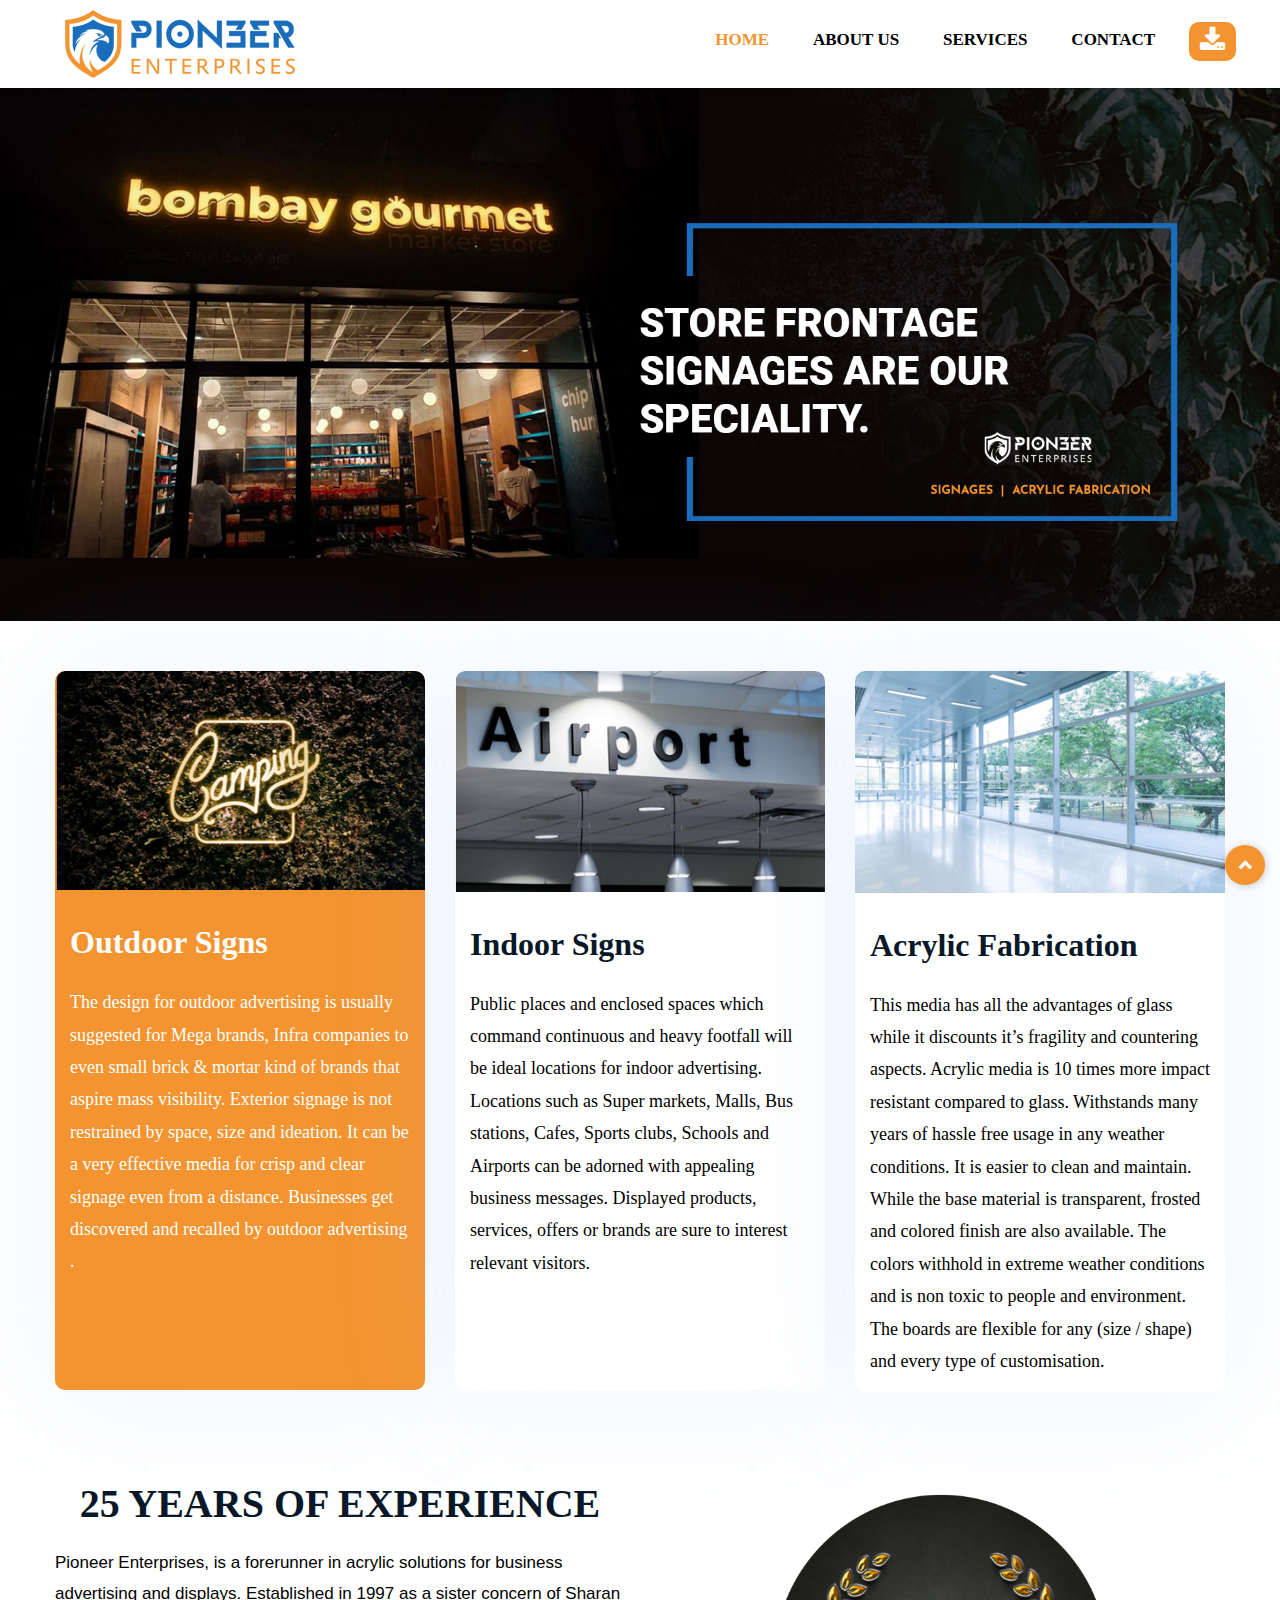
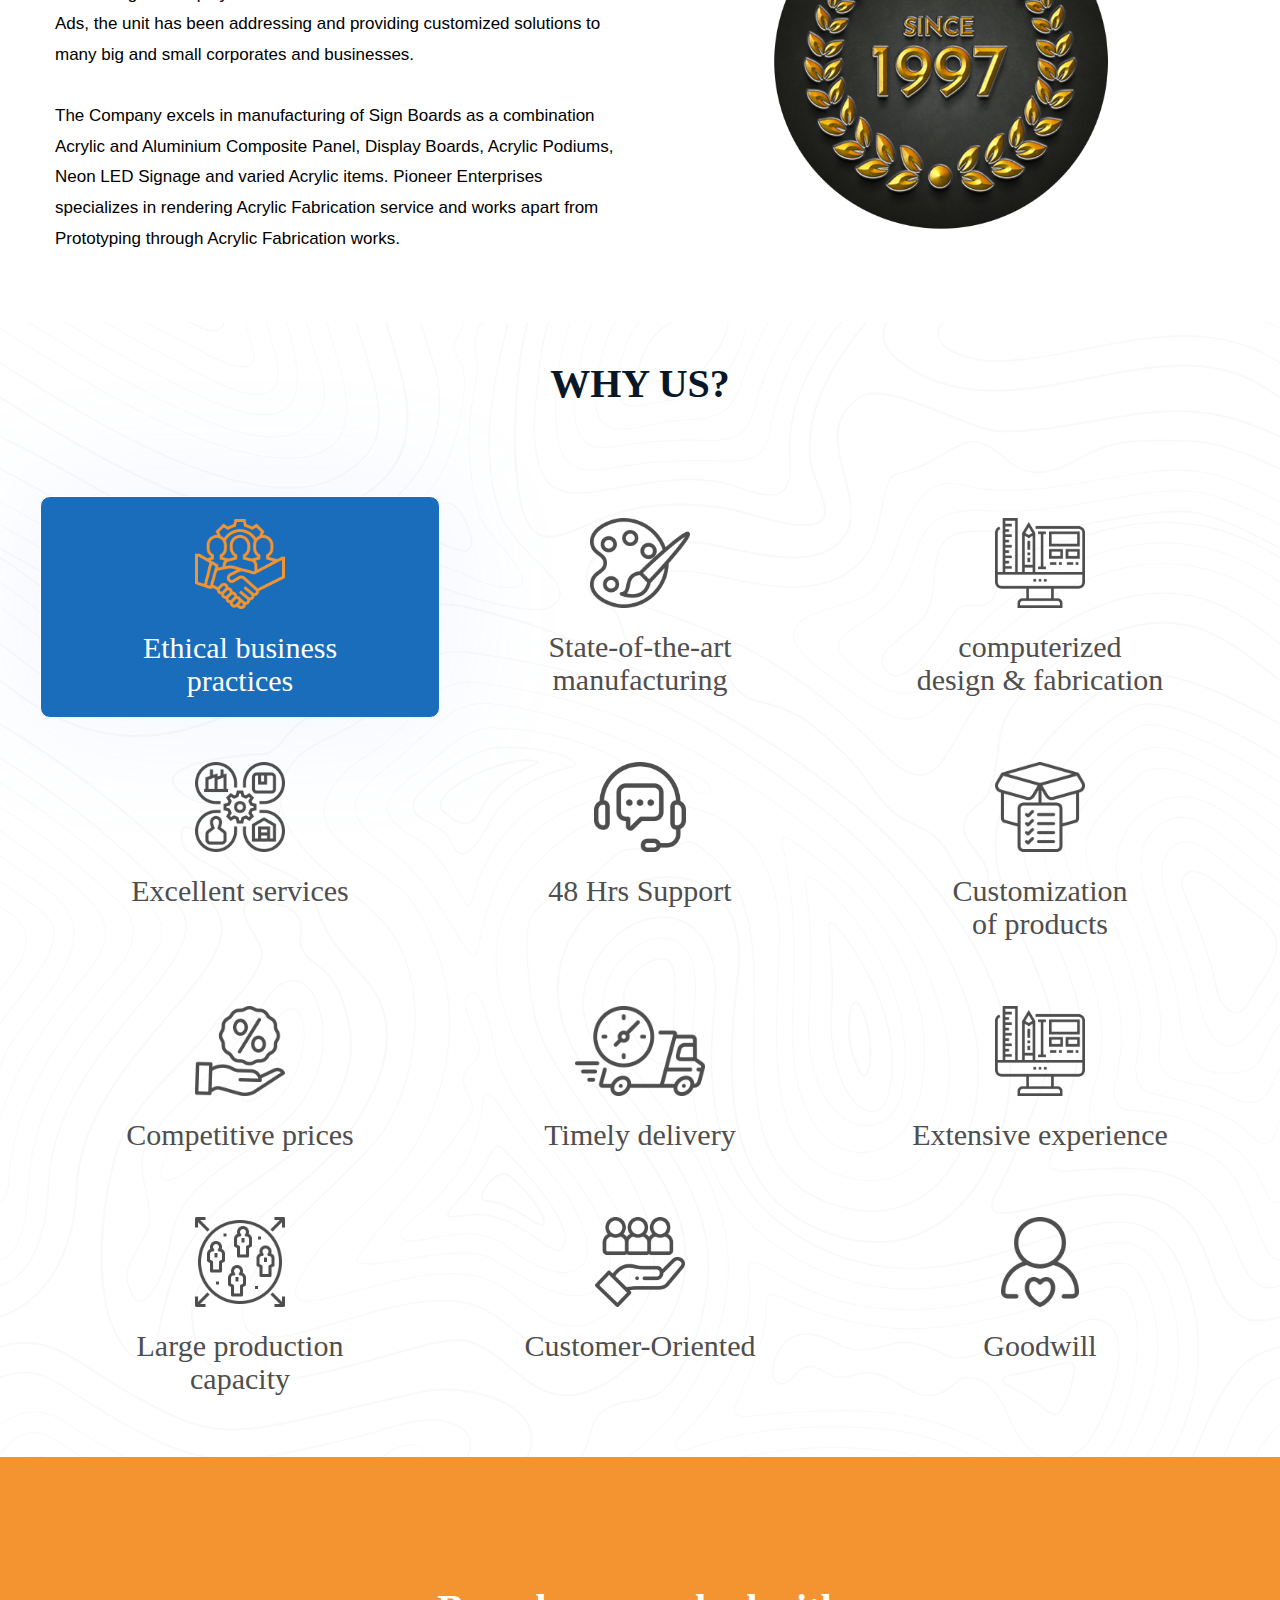
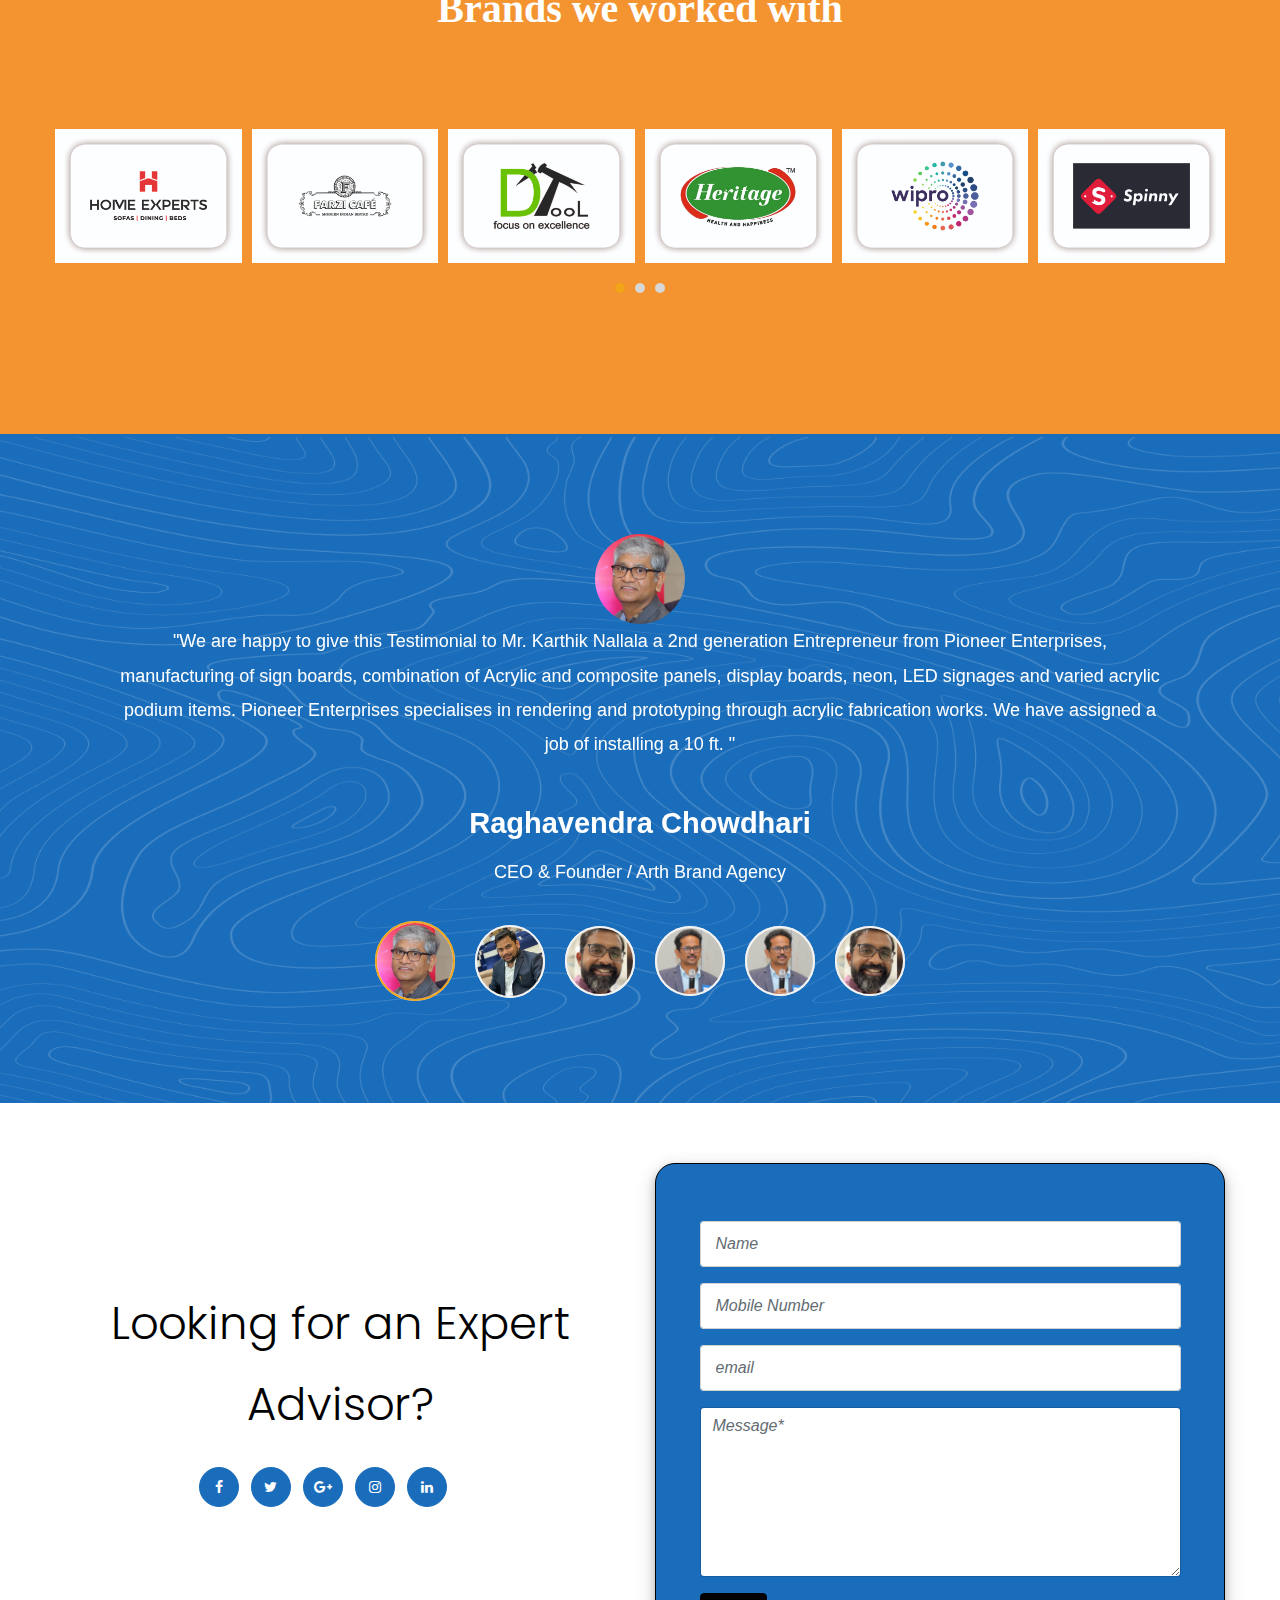
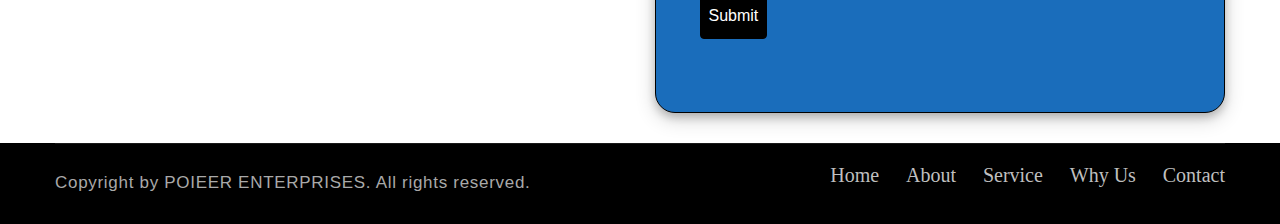
==== commit 70223e4f: "final changes" ====
--- a/index.html
+++ b/index.html
@@ -1,6 +1,5 @@
 <!DOCTYPE html>
-<!--[if IE 8 ]><html class="ie" xmlns="http://www.w3.org/1999/xhtml" xml:lang="en-US" lang="en-US"> <![endif]-->
-<!--[if (gte IE 9)|!(IE)]><!-->
+
 <html xmlns="http://www.w3.org/1999/xhtml" xml:lang="en-US" lang="en-US"><!--<![endif]-->
 <head>
 	<!-- Basic Page Needs -->
@@ -118,8 +117,9 @@
                                   <h1 class="cards-title" style="color: white;">Outdoor Signs</h1>
                                     <br>
                                   <div class="cards-content">
-                                    <p style="color: white;">
-                                      Sed ut perspiciatis unde omnis iste natus error sit voluptatem accusantium doloremque laudantium
+                                    <p style="color: white;text-align: justify-all;">
+                                      The design for outdoor advertising is usually suggested for Mega brands, Infra companies to even small brick & mortar 
+                                      kind of brands that aspire mass visibility. Exterior signage is not restrained by space, size and ideation. It can be a very effective media for crisp and clear signage even from a distance. Businesses get discovered and recalled by outdoor advertising .<br><br><br><br>
                                     </p>
                                   </div>
                                 </div>
@@ -142,8 +142,9 @@
                                   <h1 class="cards-title">Indoor Signs</h1>
                                     <br>
                                   <div class="cards-content">
-                                    <p>
-                                      Sed ut perspiciatis unde omnis iste natus error sit voluptatem accusantium doloremque laudantium
+                                    <p style="text-align: left;text-align: justify-all;">
+                                      Public places and enclosed spaces which command continuous and heavy footfall will be ideal locations for indoor advertising.<br>Locations such as Super markets, Malls, Bus stations, Cafes, Sports clubs, Schools and Airports can be adorned with appealing business messages. Displayed products, services, offers or brands are sure to interest relevant visitors.
+                                      <br><br><br><br>
                                     </p>
                                   </div>
                                 </div>
@@ -161,8 +162,10 @@
                                   <h1 class="cards-title">Acrylic Fabrication</h1>
                                     <br>
                                   <div class="cards-content">
-                                    <p>
-                                      Sed ut perspiciatis unde omnis iste natus error sit voluptatem accusantium doloremque laudantium
+                                    <p style="text-align: left;">
+                                       This media has all the advantages of glass while it discounts it’s fragility and countering aspects. Acrylic media is 10 
+                                       times more impact resistant compared to glass. Withstands many years of hassle free usage in any weather conditions. 
+                                       It is easier to clean and maintain. While the base material is transparent, frosted and colored finish are also available. The colors withhold in extreme weather conditions and is non toxic to people and environment. The boards are flexible for any (size / shape) and every type of customisation.
                                     </p>
                                   </div>
                                 </div></a>
@@ -179,8 +182,8 @@
                 <div class="col-sm-6">
                     <h2 style="text-align: center;">25 YEARS OF EXPERIENCE</h2>
                     <br>
-                    <p>Sed ut perspiciatis unde omnis iste natus error sit voluptatem accusantium doloremque laudantium.Sed ut perspiciatis unde omnis iste natus error sit voluptatem
-                        <br>accusantium doloremque laudantium.Sed ut perspiciatis unde omnis iste natus error sit voluptatem accusantium doloremque laudantium.Sed ut perspiciatis unde omnis iste natus error sit voluptatem accusantium doloremque laudantium.</p>
+                    <p>Pioneer Enterprises, is a forerunner in acrylic solutions for business advertising and displays. Established in 1997 as a sister concern of Sharan Ads, the unit has been addressing and providing customized solutions to many big and small corporates and businesses.
+                        <br><br>The Company excels in manufacturing of Sign Boards as a combination Acrylic and Aluminium Composite Panel, Display Boards, Acrylic Podiums, Neon LED Signage and varied Acrylic items. Pioneer Enterprises specializes in rendering Acrylic Fabrication service and works apart from Prototyping through Acrylic Fabrication works.</p>
                 </div>
                 <div class="col-sm-6">
                     <img src="images/exp.png">
@@ -298,9 +301,9 @@
         </div>
     </section>
 
-    <section class="our-achievement pt-40 pb-30">
-        <div class="container">
-            <div class="row">
+    <section class="our-achievement pt-30 pb-20">
+       <div class="container">
+        <div class="row">
                 <div class="col-lg-10 offset-lg-1 col-md-12 col-12">
                     <div class="title">
                         <h2>Brands we worked with</h2>
@@ -308,15 +311,60 @@
                     </div>
                 </div>
             </div>
-              <ul class="flex-container">
-              <li class="flex-item"><img src="images/logo1.png"></li>
-              <li class="flex-item"><img src="images/logo2.png"></li>
-              <li class="flex-item"><img src="images/logo3.png"></li>
-              <li class="flex-item"><img src="images/logo4.png"></li>
-              <li class="flex-item"><img src="images/logo5.png"></li>
-            </ul>
+            <br><br><br><br>
+        <div class="home-demo">
+          <div class="owl-carousel owl-theme">
+              <div class="item">
+                <img src="images/logo1.jpg">
+              </div>
+              <div class="item">
+                <img src="images/logo2.jpg">
+              </div>
+              <div class="item">
+                <img src="images/logo3.jpg">
+              </div>
+              <div class="item">
+                <img src="images/logo4.jpg">
+              </div>
+              <div class="item">
+                <img src="images/logo5.jpg">
+              </div>
+              <div class="item">
+                <img src="images/logo6.jpg">
+              </div>
+              <div class="item">
+                <img src="images/logo7.jpg">
+              </div>
+              <div class="item">
+                <img src="images/logo8.jpg">
+              </div>
+              <div class="item">
+                <img src="images/logo9.jpg">
+              </div>
+              <div class="item">
+                <img src="images/logo10.jpg">
+              </div>
+              <div class="item">
+                <img src="images/logo11.jpg">
+              </div>
+              <div class="item">
+                <img src="images/logo12.jpg">
+              </div>
+              <div class="item">
+                <img src="images/logo13.jpg">
+              </div>
+
+
+  
+    
+          </div>
+
         </div>
-    </section>
+
+        </div>
+
+      </section>
+
     <section class="flat-testimonial" style="background-image: url(images/testimonial.png);background-repeat: no-repeat;background-size: cover;">
 			<div class="container">
 				<div class="row">
@@ -554,6 +602,20 @@
     <script type="text/javascript" src="javascript/main.js"></script>
 
    
+   
+<script type="text/javascript">
+    $(function() {
+  // Owl Carousel
+  var owl = $(".owl-carousel");
+  owl.owlCarousel({
+    items: 6,
+    margin: 10,
+    loop: true,
+   
+  });
+});
+
+</script>
 
 
 	</body>
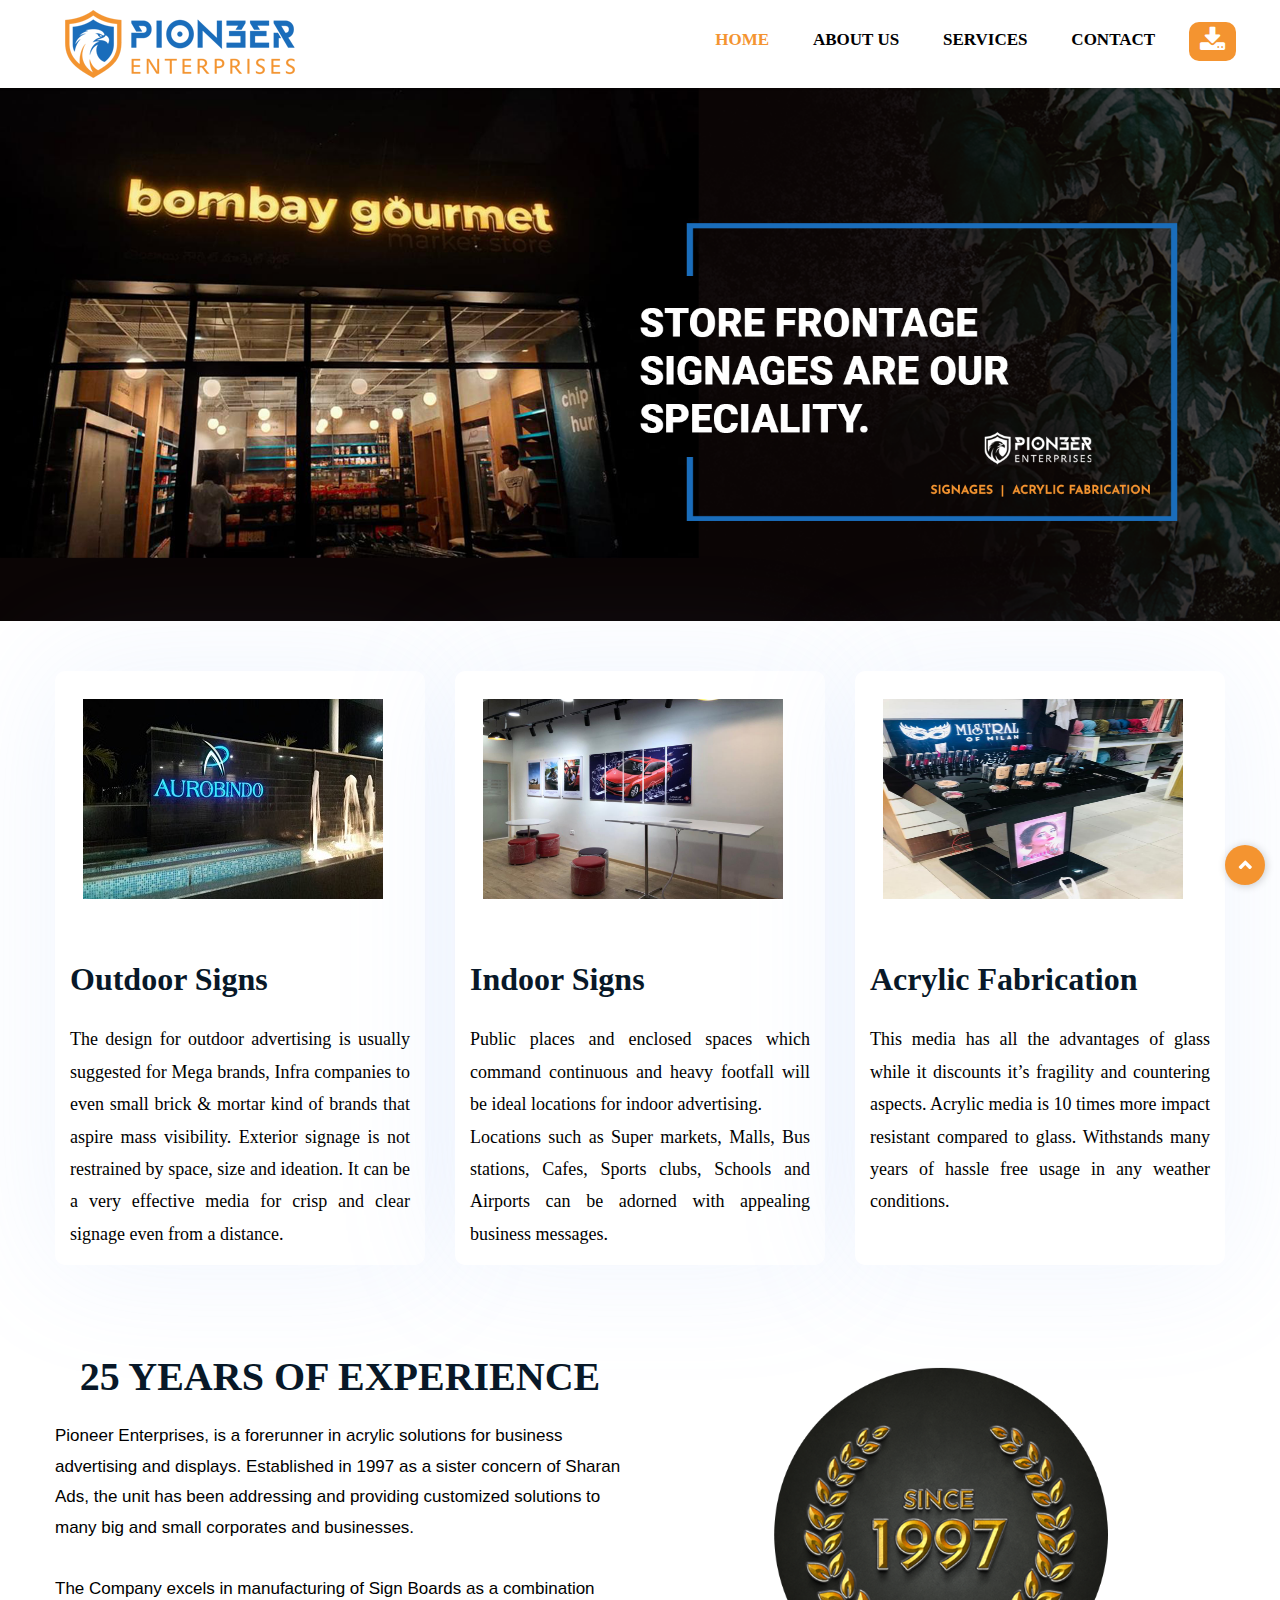
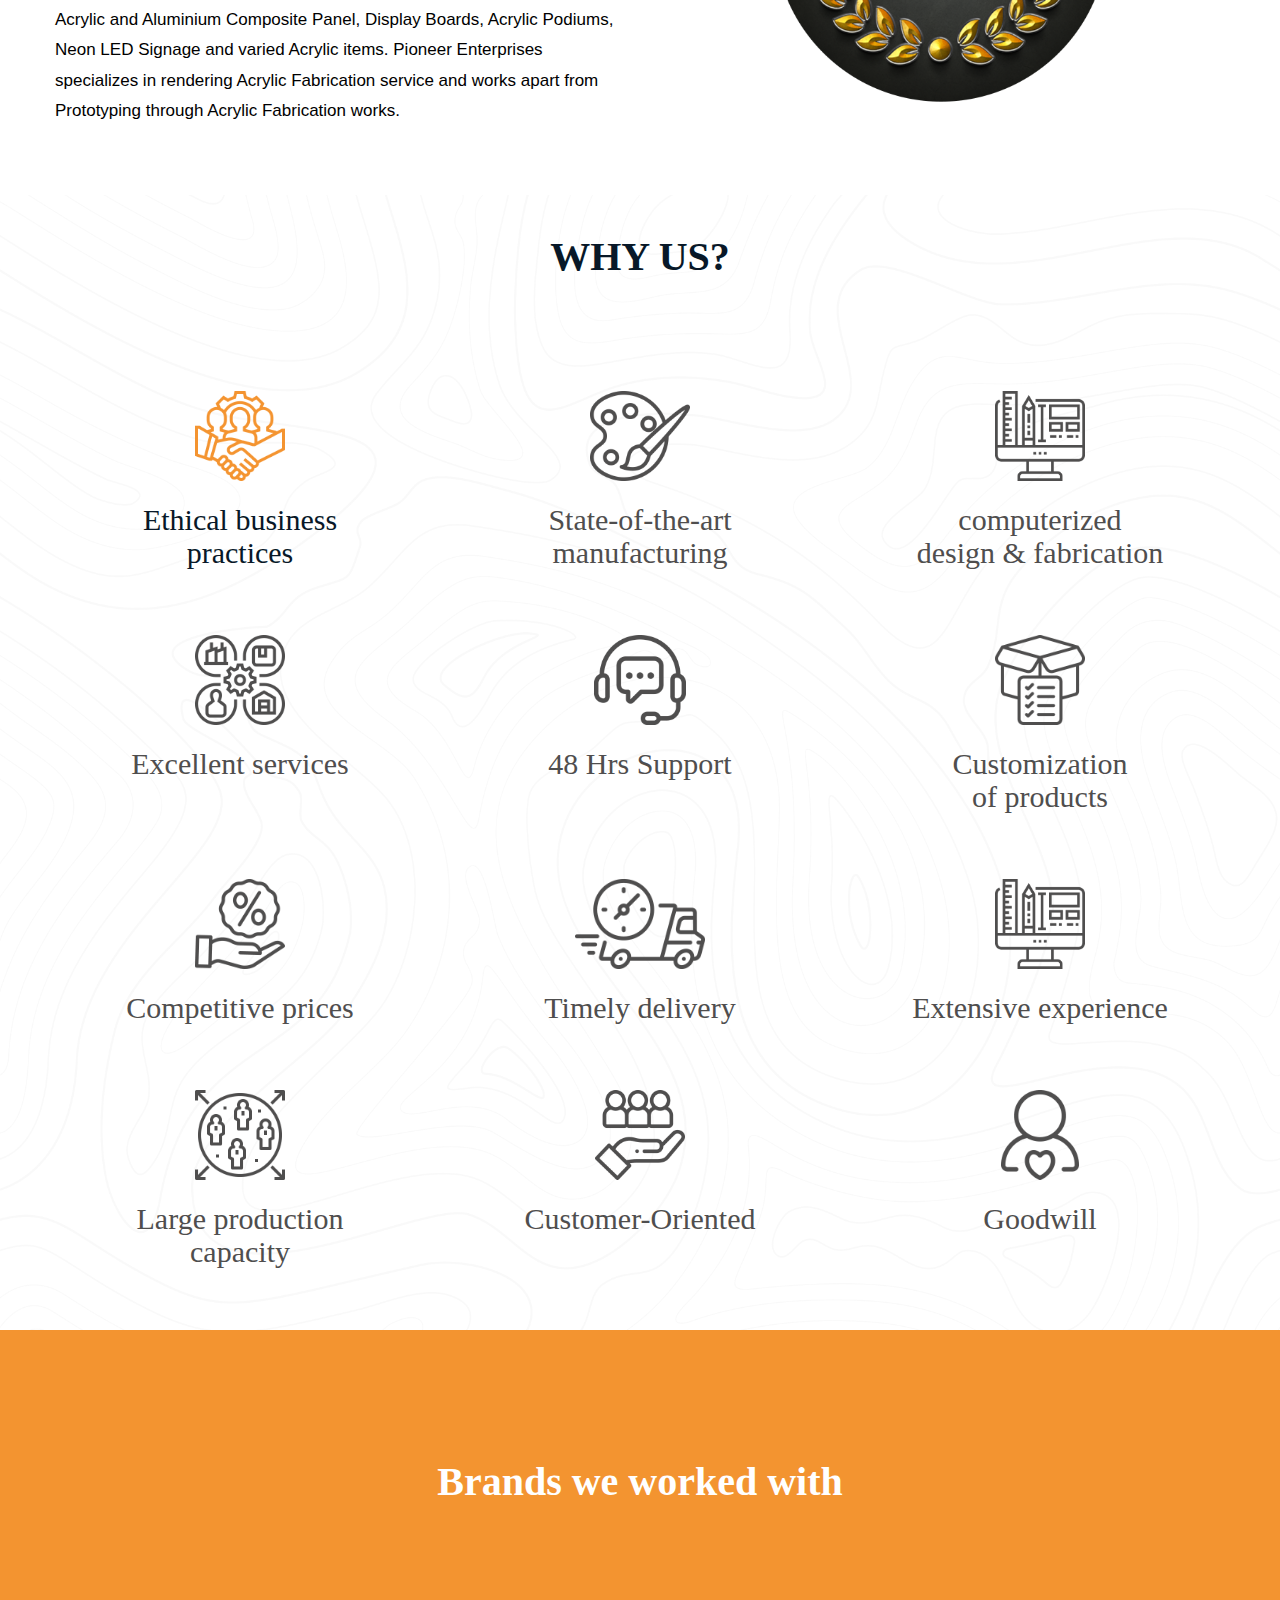
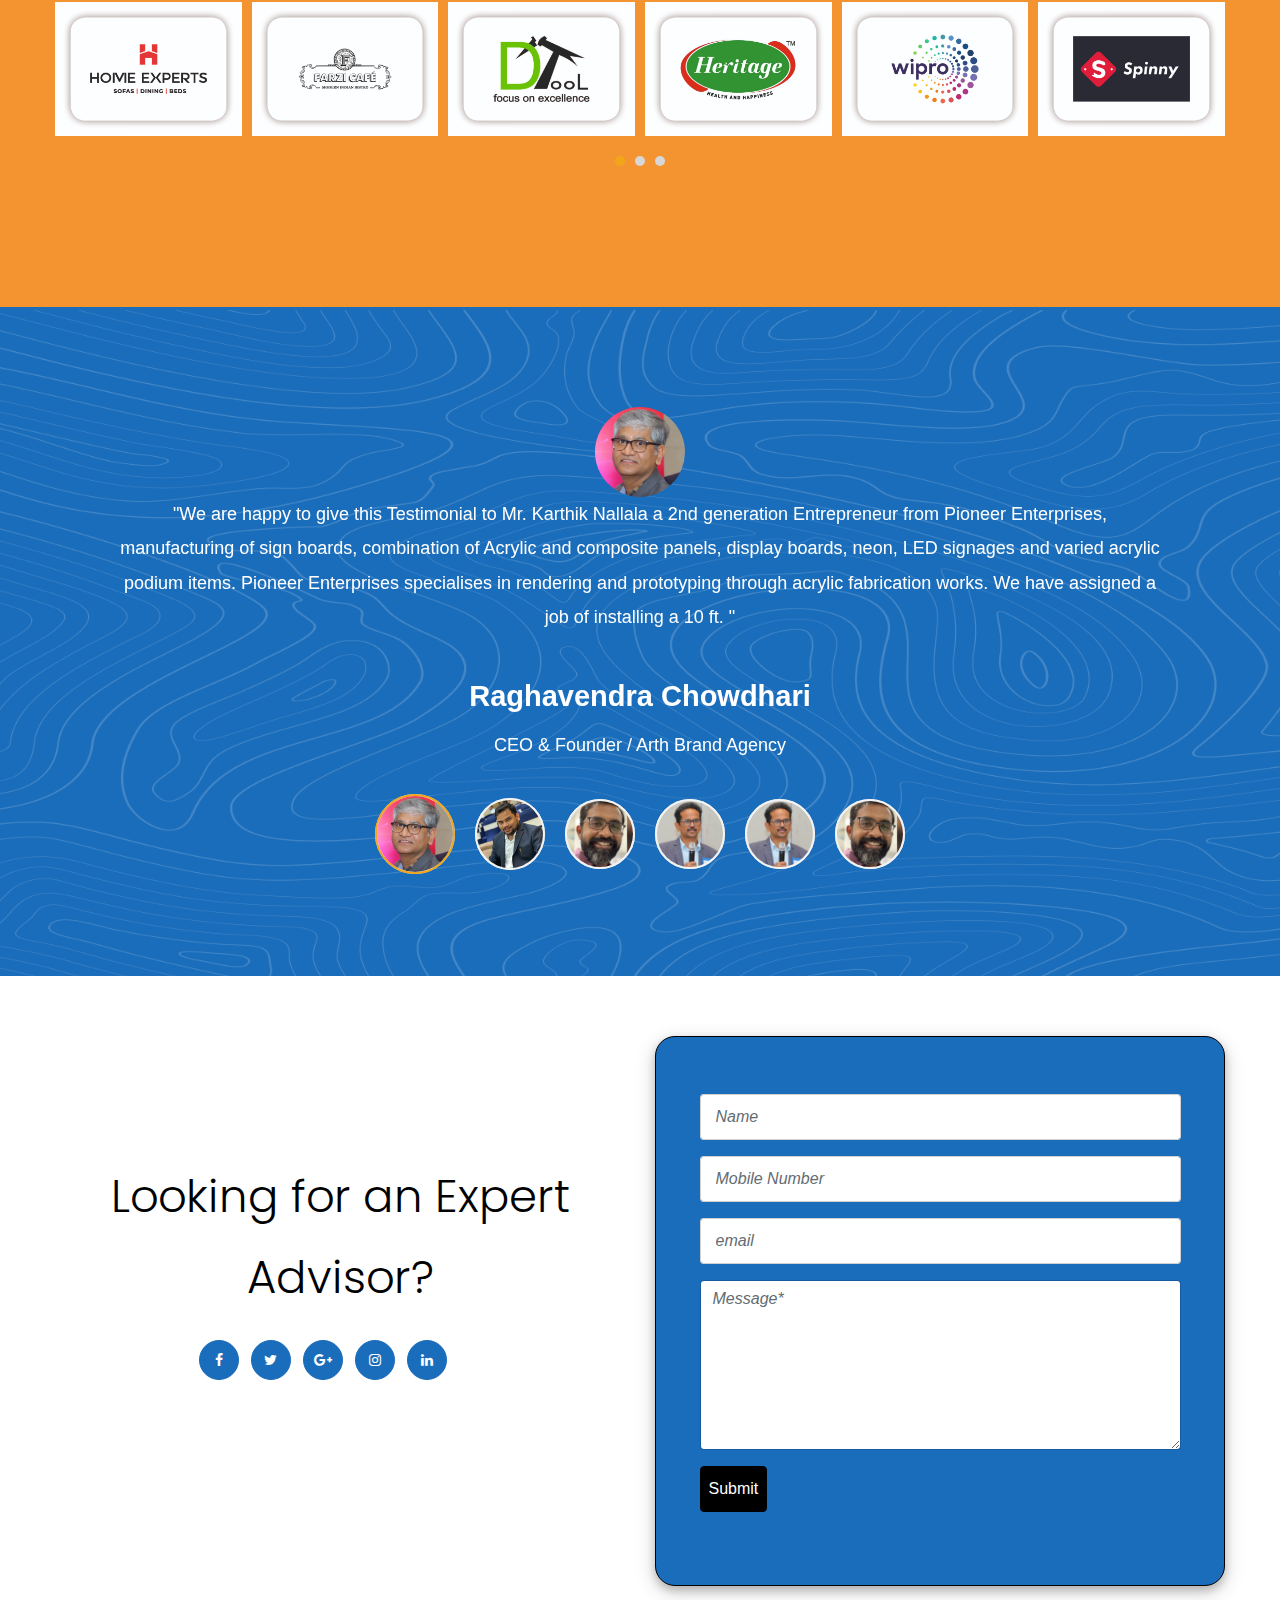
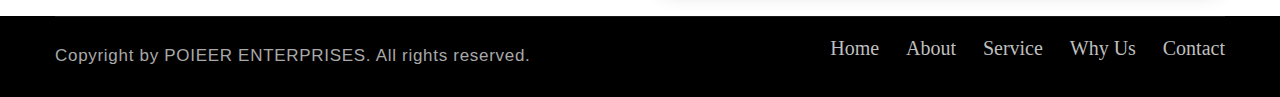
==== commit 806d2634: "1st changes" ====
--- a/index.html
+++ b/index.html
@@ -31,15 +31,22 @@
 	<!-- Favicon and touch icons  -->
      <link rel="shortcut icon" type="image/x-icon" href="images/favicon.png" />
      <style>
-         .desktop {display: block;}
-.mobile {display: none;}
-
-@media screen and (max-width: 768px) {
-
-.desktop {display: none;}
-.mobile {display: block;}
-
-}
+            .desktop {display: block;}
+            .mobile {display: none;}
+
+            @media screen and (max-width: 768px) {
+
+            .desktop {display: none;}
+            .mobile {display: block;}
+
+            }
+              
+            .cardingeffect:hover
+            {
+                background-color: #f49430;
+            }
+
+
      </style>
 
 </head>
@@ -107,44 +114,41 @@
         <div class="container">
                 <div class="row">
                     <div class="col-sm-4">
-                          <div class="cards" style="background-color: #f49430;">
+                          <div class="cards cardingeffect" >
                                <a href="services.html#outdoor"> <div class="cards-image">
-                                  <img src="images/camp.png">
+                                  <img src="images/service7.jpeg" style="margin:28px;width:300px;height:200px;">
                                 </div>
                             </a>
 
                                <a href="services.html#outdoor"> <div class="cards-box">
-                                  <h1 class="cards-title" style="color: white;">Outdoor Signs</h1>
+                                  <h1 class="cards-title" >Outdoor Signs</h1>
                                     <br>
                                   <div class="cards-content">
-                                    <p style="color: white;text-align: justify-all;">
+                                    <p style="text-align: justify;text-justify: distribute;text-align-last: left;">
                                       The design for outdoor advertising is usually suggested for Mega brands, Infra companies to even small brick & mortar 
-                                      kind of brands that aspire mass visibility. Exterior signage is not restrained by space, size and ideation. It can be a very effective media for crisp and clear signage even from a distance. Businesses get discovered and recalled by outdoor advertising .<br><br><br><br>
+                                      kind of brands that aspire mass visibility. Exterior signage is not restrained by space, size and ideation. It can be a very effective media for crisp and clear signage even from a distance. <br>
                                     </p>
                                   </div>
                                 </div>
                             </a>
 
-                                <!-- <div class="cards-footer">
-                                  <a href="#">SHARE</a>
-                                  <a href="#">EXPLORE</a>
-                                </div> -->
+                                
                               </div>
                     </div>
                     <div class="col-sm-4">
-                          <div class="cards">
+                          <div class="cards cardingeffect" >
                                
                                <a href="services.html#indoor"> <div class="cards-image">
-                                  <img src="images/airport.png">
+                                  <img src="images/info8.jpeg" style="margin:28px;width:300px;height:200px;" >
                                 </div></a>
 
                                 <a href="services.html#indoor"><div class="cards-box">
                                   <h1 class="cards-title">Indoor Signs</h1>
                                     <br>
                                   <div class="cards-content">
-                                    <p style="text-align: left;text-align: justify-all;">
-                                      Public places and enclosed spaces which command continuous and heavy footfall will be ideal locations for indoor advertising.<br>Locations such as Super markets, Malls, Bus stations, Cafes, Sports clubs, Schools and Airports can be adorned with appealing business messages. Displayed products, services, offers or brands are sure to interest relevant visitors.
-                                      <br><br><br><br>
+                                    <p style="text-align: left;text-align: justify;">
+                                      Public places and enclosed spaces which command continuous and heavy footfall will be ideal locations for indoor advertising.<br>Locations such as Super markets, Malls, Bus stations, Cafes, Sports clubs, Schools and Airports can be adorned with appealing business messages. 
+                                      
                                     </p>
                                   </div>
                                 </div>
@@ -152,9 +156,9 @@
                               </div>
                     </div>
                     <div class="col-sm-4">
-                          <div class="cards">
+                          <div class="cards cardingeffect">
                                <a href="services.html#acrylic"> <div class="cards-image">
-                                  <img src="images/fab.png">
+                                  <img src="images/unit6.jpeg" style="margin:28px;width:300px;height:200px;">
                                 </div>
                             </a>
 
@@ -162,10 +166,10 @@
                                   <h1 class="cards-title">Acrylic Fabrication</h1>
                                     <br>
                                   <div class="cards-content">
-                                    <p style="text-align: left;">
+                                    <p style="text-align: justify;">
                                        This media has all the advantages of glass while it discounts it’s fragility and countering aspects. Acrylic media is 10 
                                        times more impact resistant compared to glass. Withstands many years of hassle free usage in any weather conditions. 
-                                       It is easier to clean and maintain. While the base material is transparent, frosted and colored finish are also available. The colors withhold in extreme weather conditions and is non toxic to people and environment. The boards are flexible for any (size / shape) and every type of customisation.
+                                        <br><br>
                                     </p>
                                   </div>
                                 </div></a>
@@ -196,11 +200,11 @@
         <div class="container">
             <h2 class="pb-90" style="text-align: center;">WHY US?</h2>
             <div class="row">
-                <div class="col-sm-4" style="box-shadow: 0 0 123px 3px rgba(138, 179, 246, 0.13);border-radius: 10px;border: 1px solid #ffffff;background-color: #1a6dbb;">
+                <div class="col-sm-4 hover" >
                     <br>
                     <img src="images/vec1.png" style="margin: 0px auto;display: block;height: 90px;">
                     <br>
-                    <h4 style="text-align: center;color: white;font-size :30px;font-weight:500;">Ethical business <br>practices</h4>
+                    <h4 style="text-align: center;font-size :30px;font-weight:500;">Ethical business <br>practices</h4>
                     
                 </div>
                 <div class="col-sm-4 hover" style="">
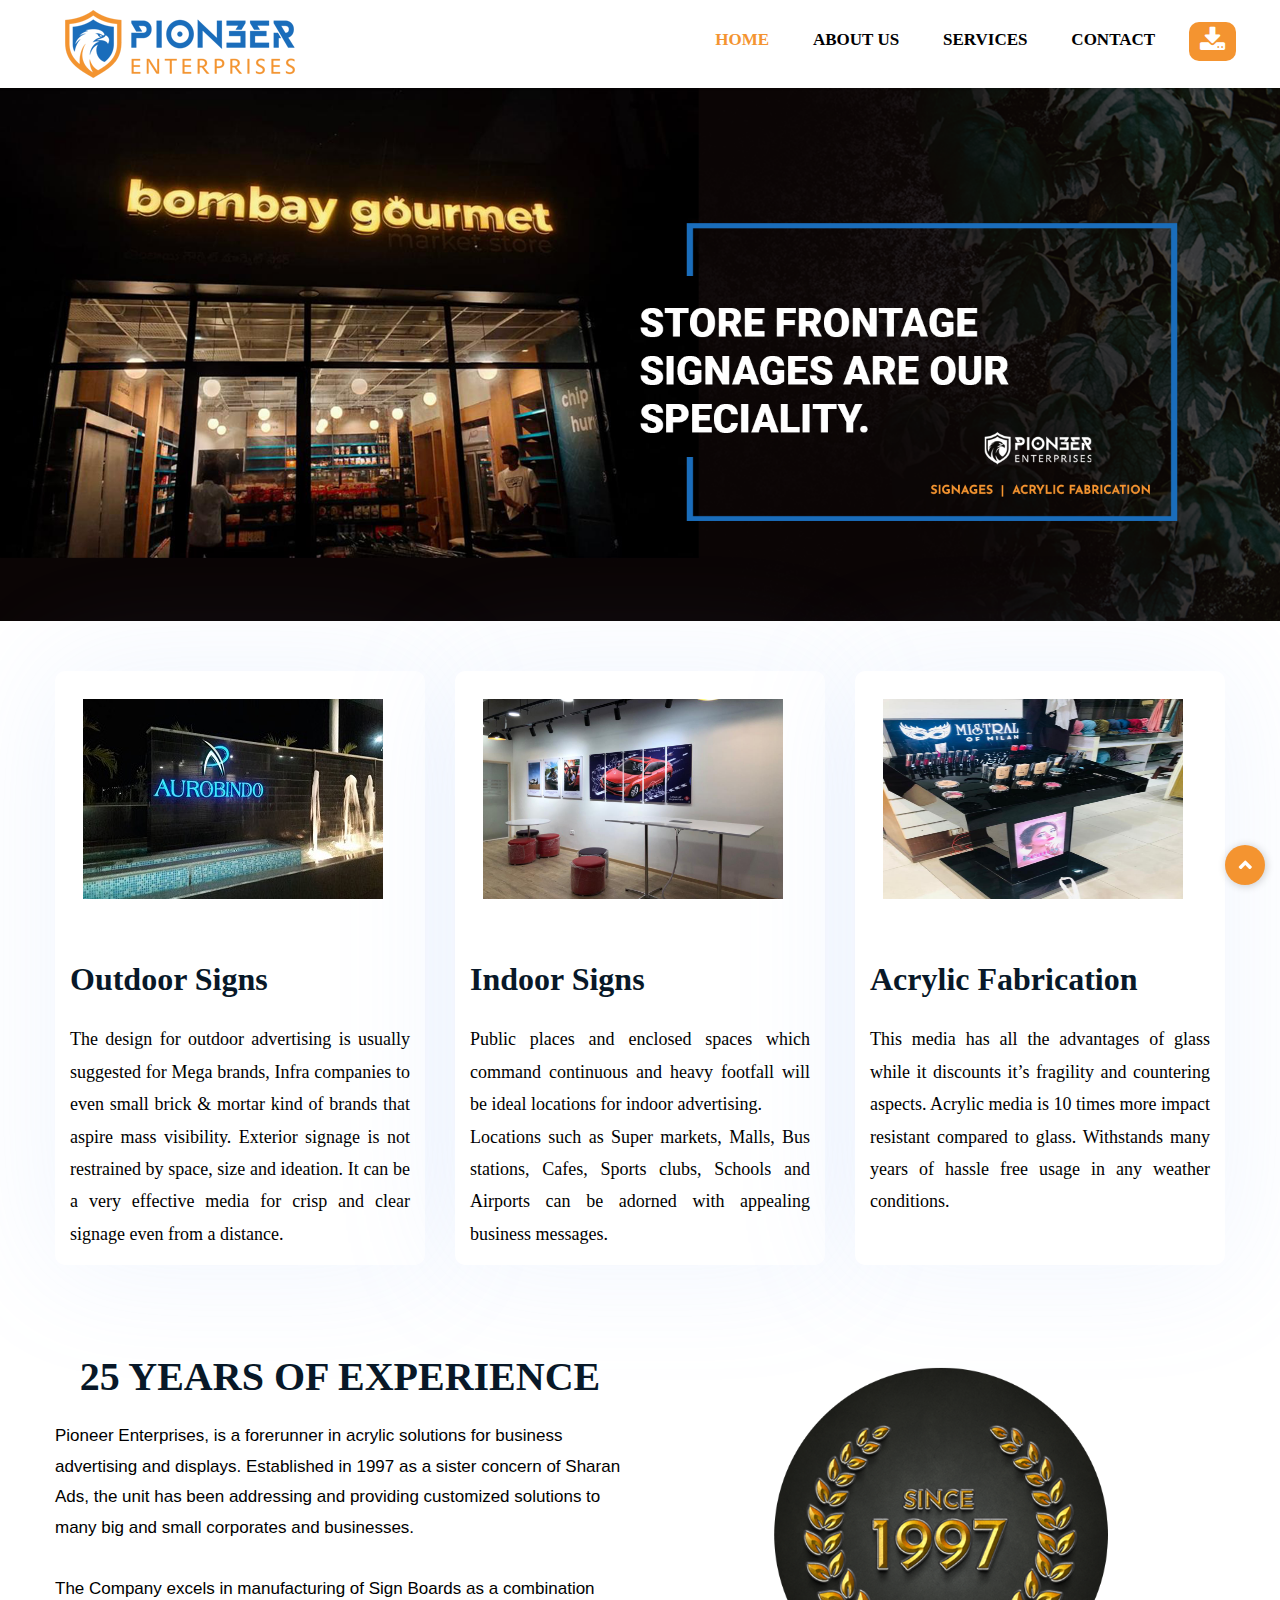
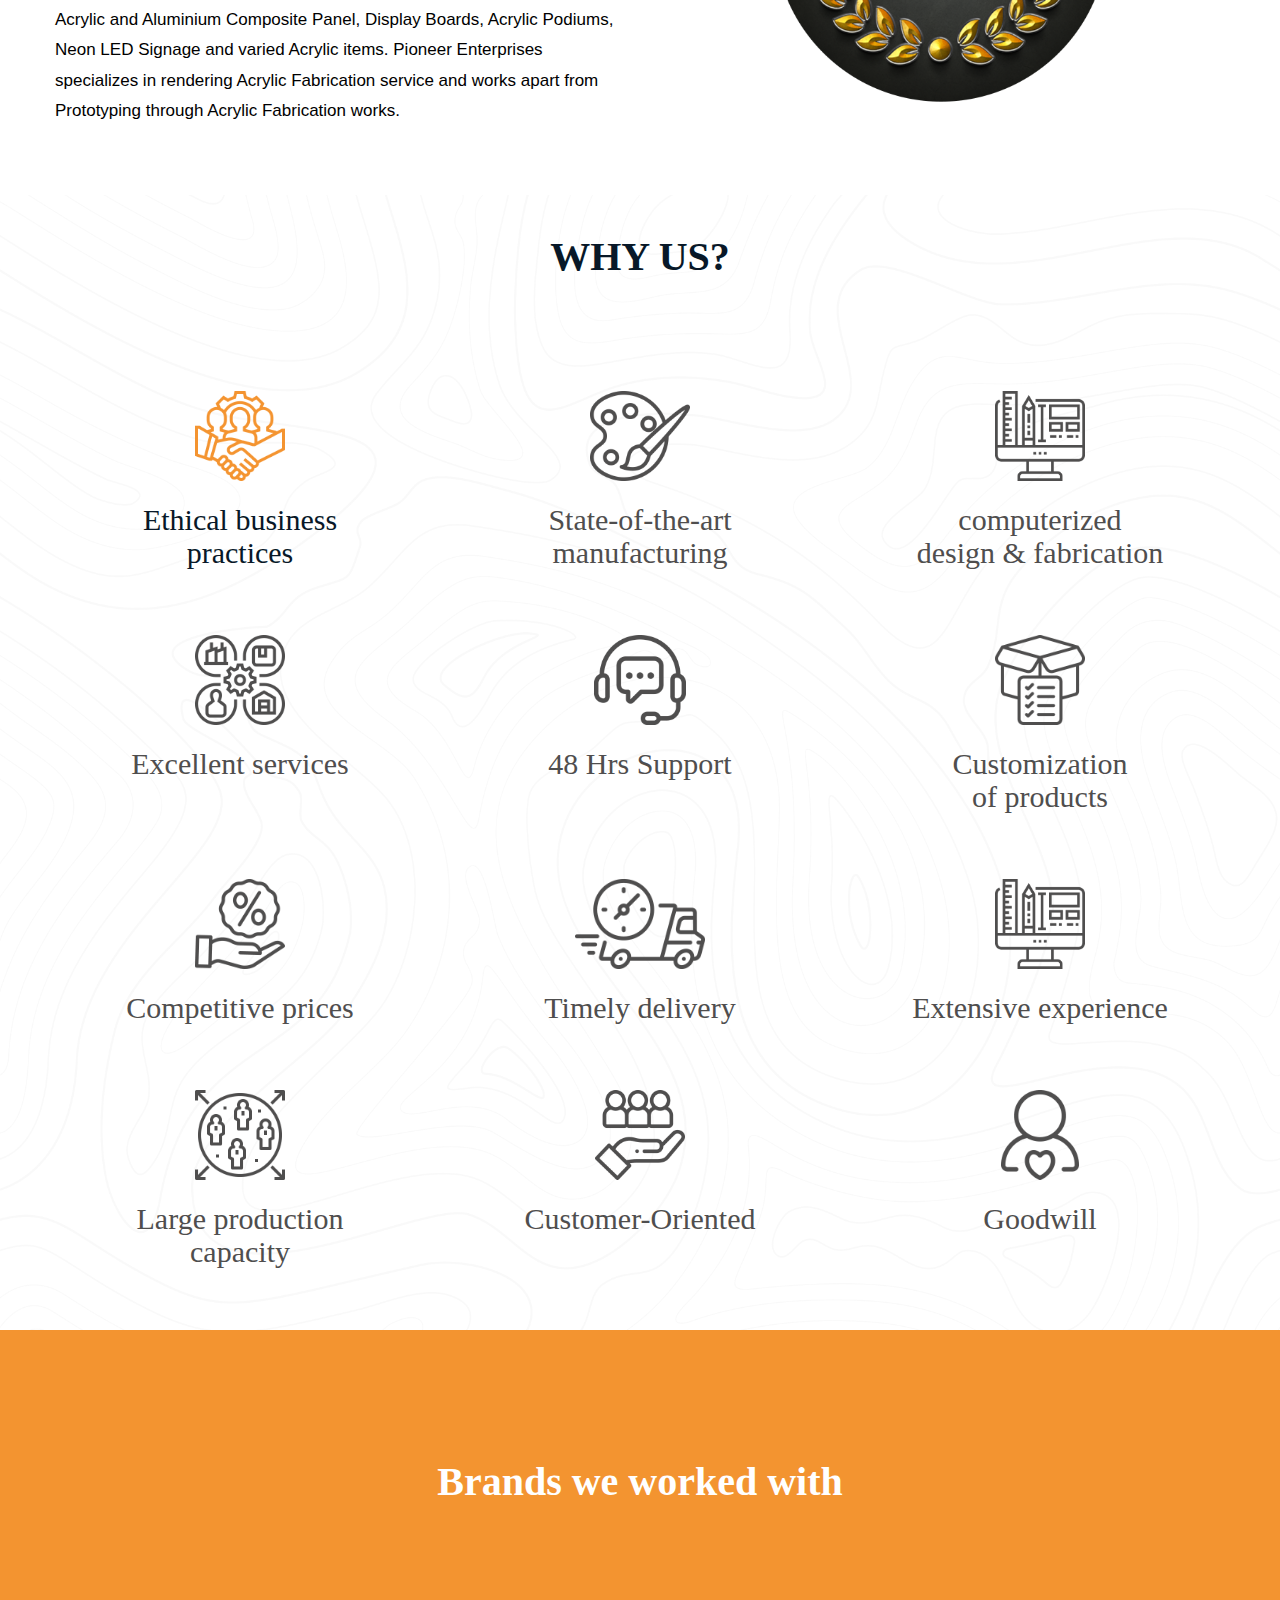
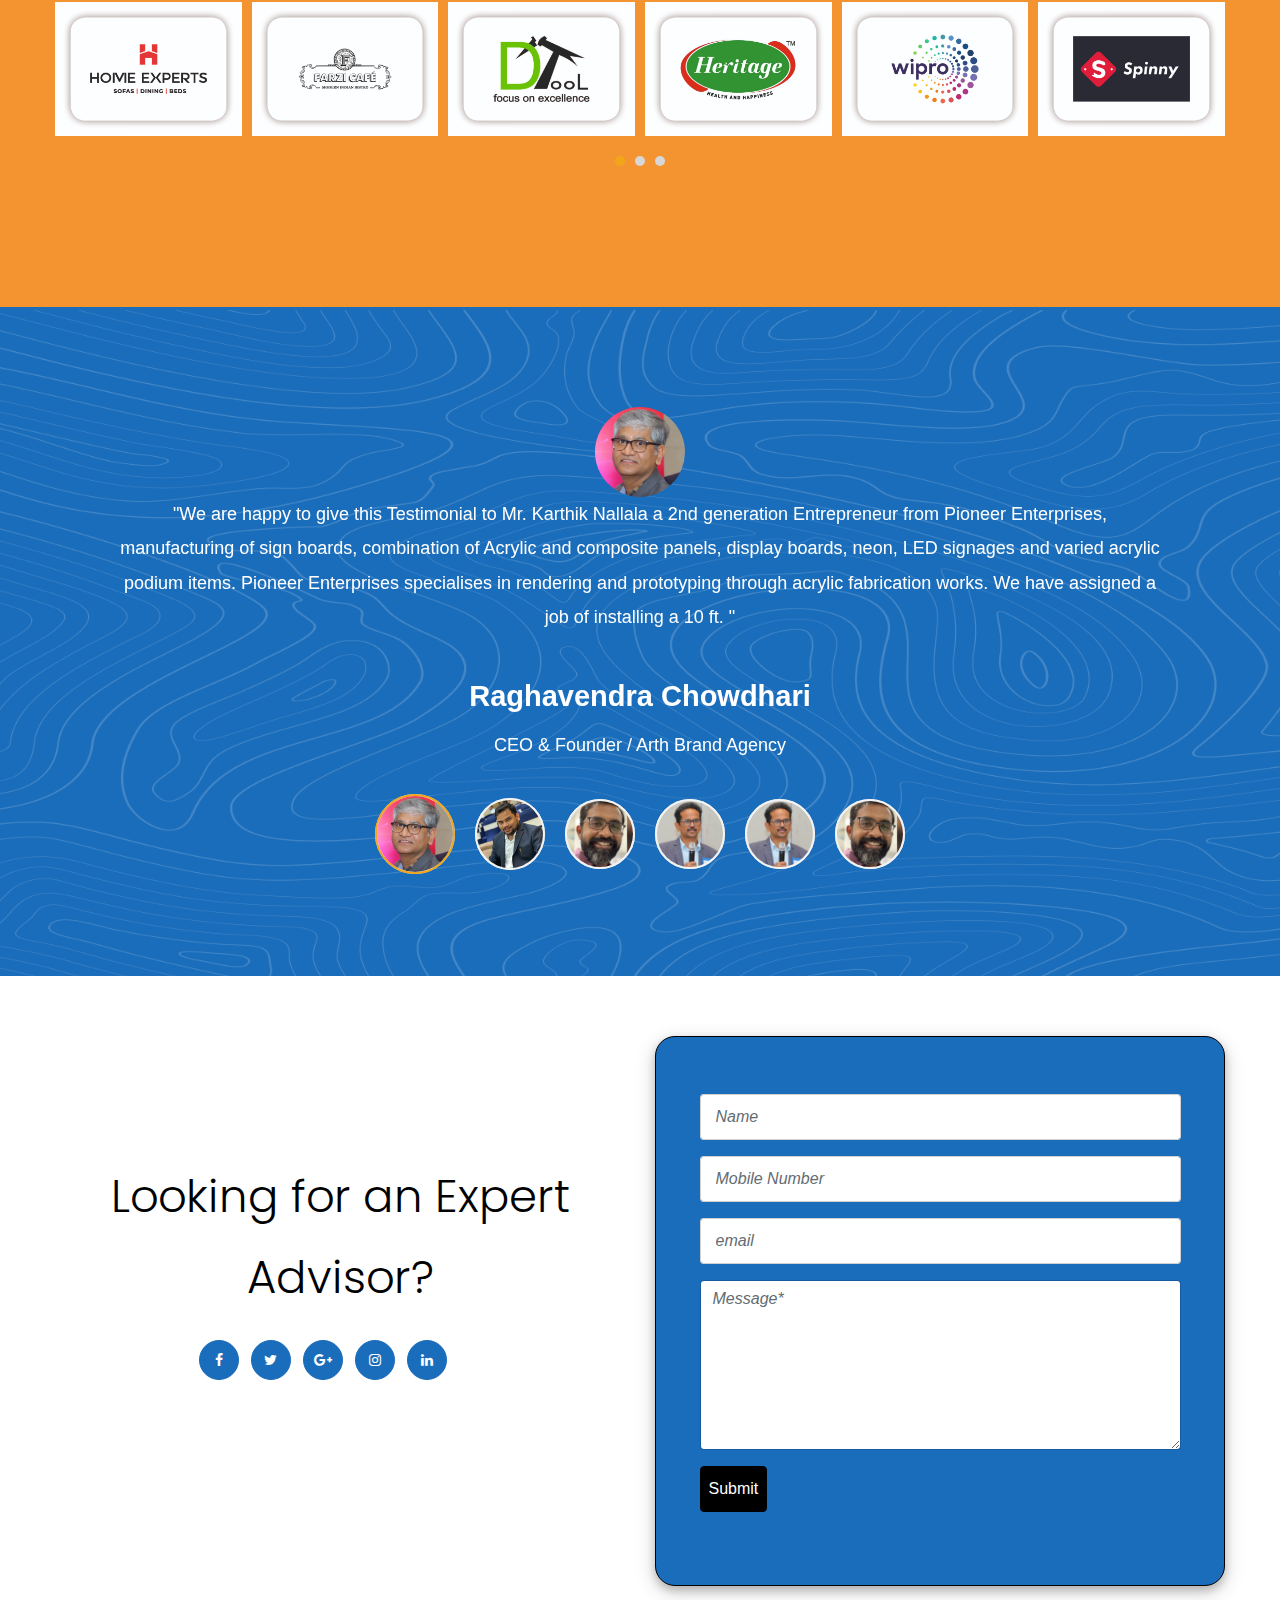
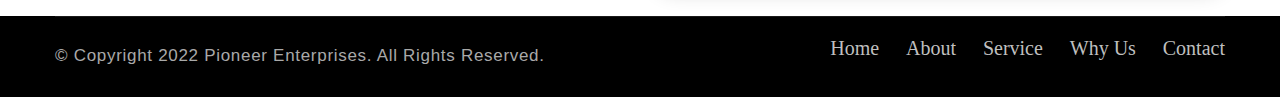
==== commit f70e2752: "hi" ====
--- a/index.html
+++ b/index.html
@@ -5,7 +5,7 @@
 	<!-- Basic Page Needs -->
 	<meta charset="UTF-8">
 	<!--[if IE]><meta http-equiv='X-UA-Compatible' content='IE=edge,chrome=1'><![endif]-->
-	<title>Poineer</title>
+	<title>Poineer Enterprises</title>
 
 	<meta name="author" content="themsflat.com">
 
@@ -575,7 +575,7 @@
 								</li>
 							</ul>
 							<div class="copyright">
-								<p style="color: #a9a9a9;font-size: 17px;">Copyright by POIEER ENTERPRISES. All rights reserved.</p>
+								<p style="color: #a9a9a9;font-size: 17px;">  © Copyright 2022 Pioneer Enterprises. All Rights Reserved.</p>
 							</div>
 						</div>
 					</div>
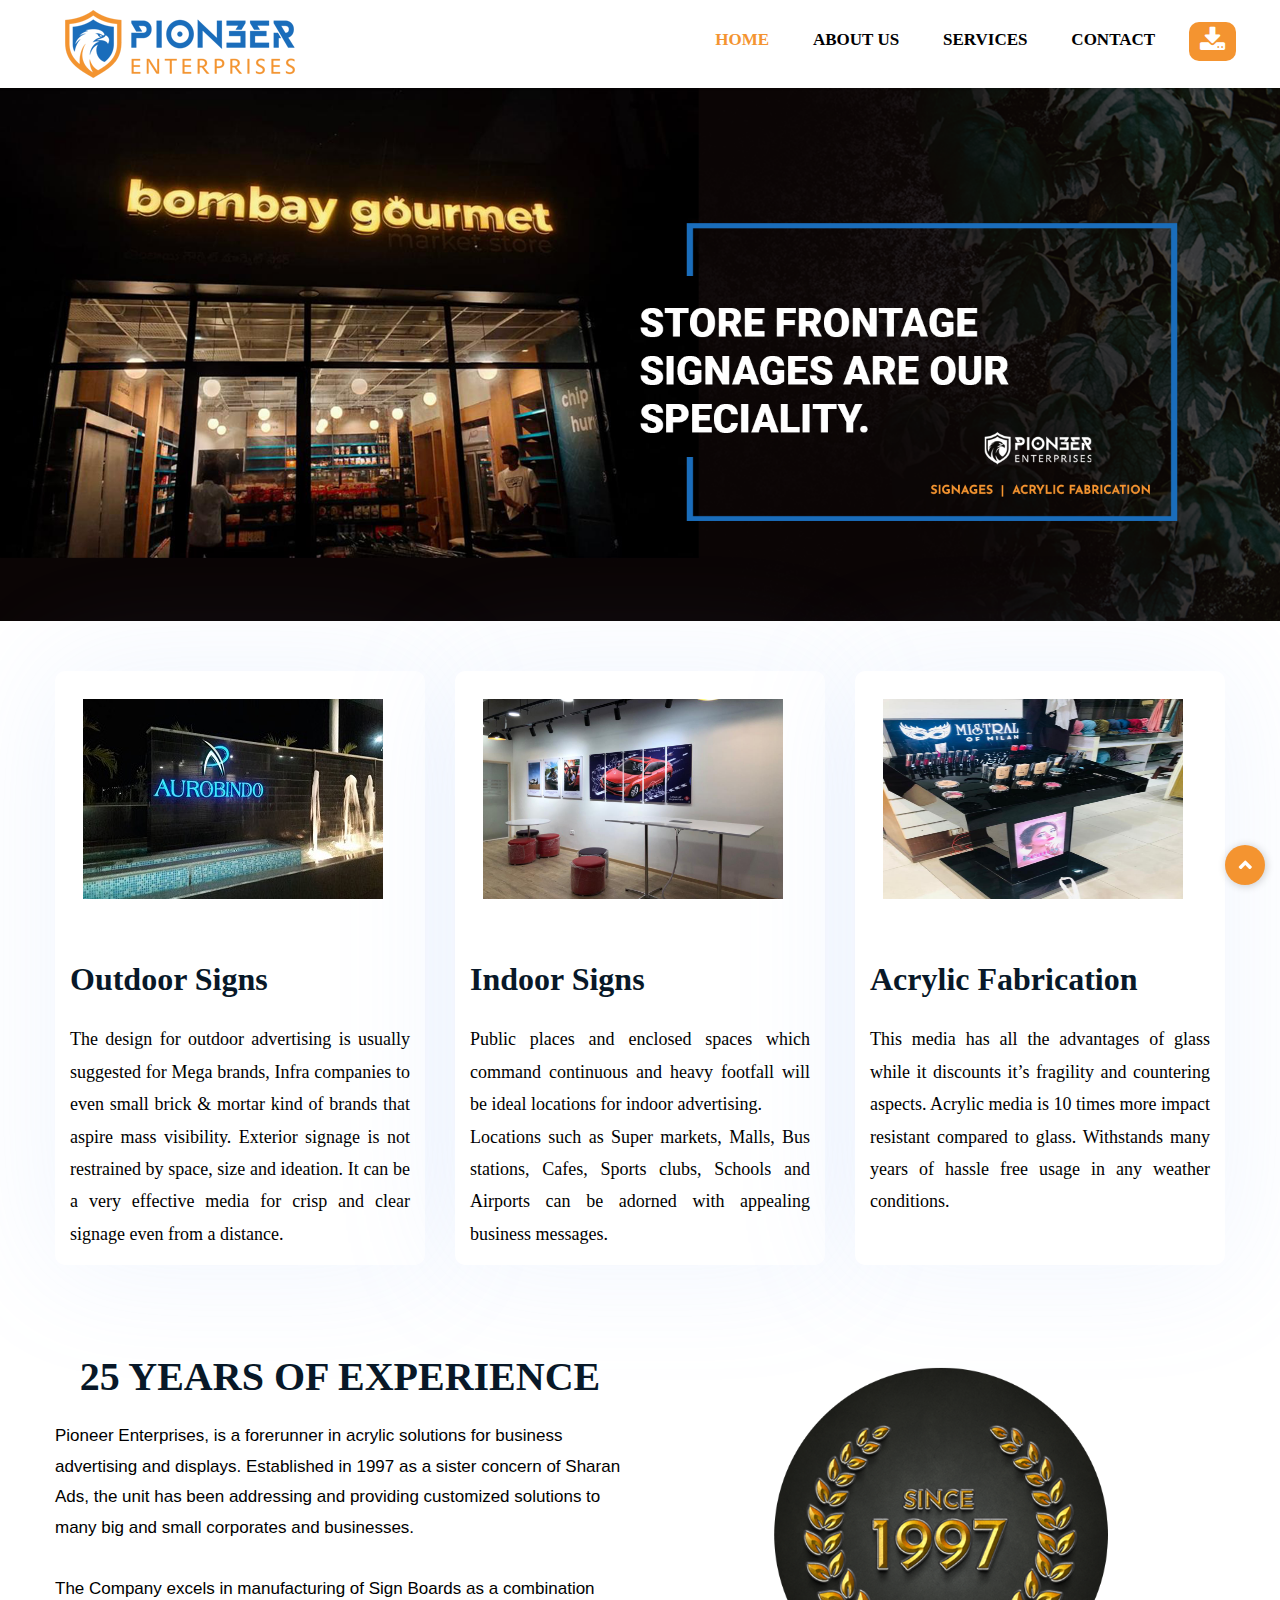
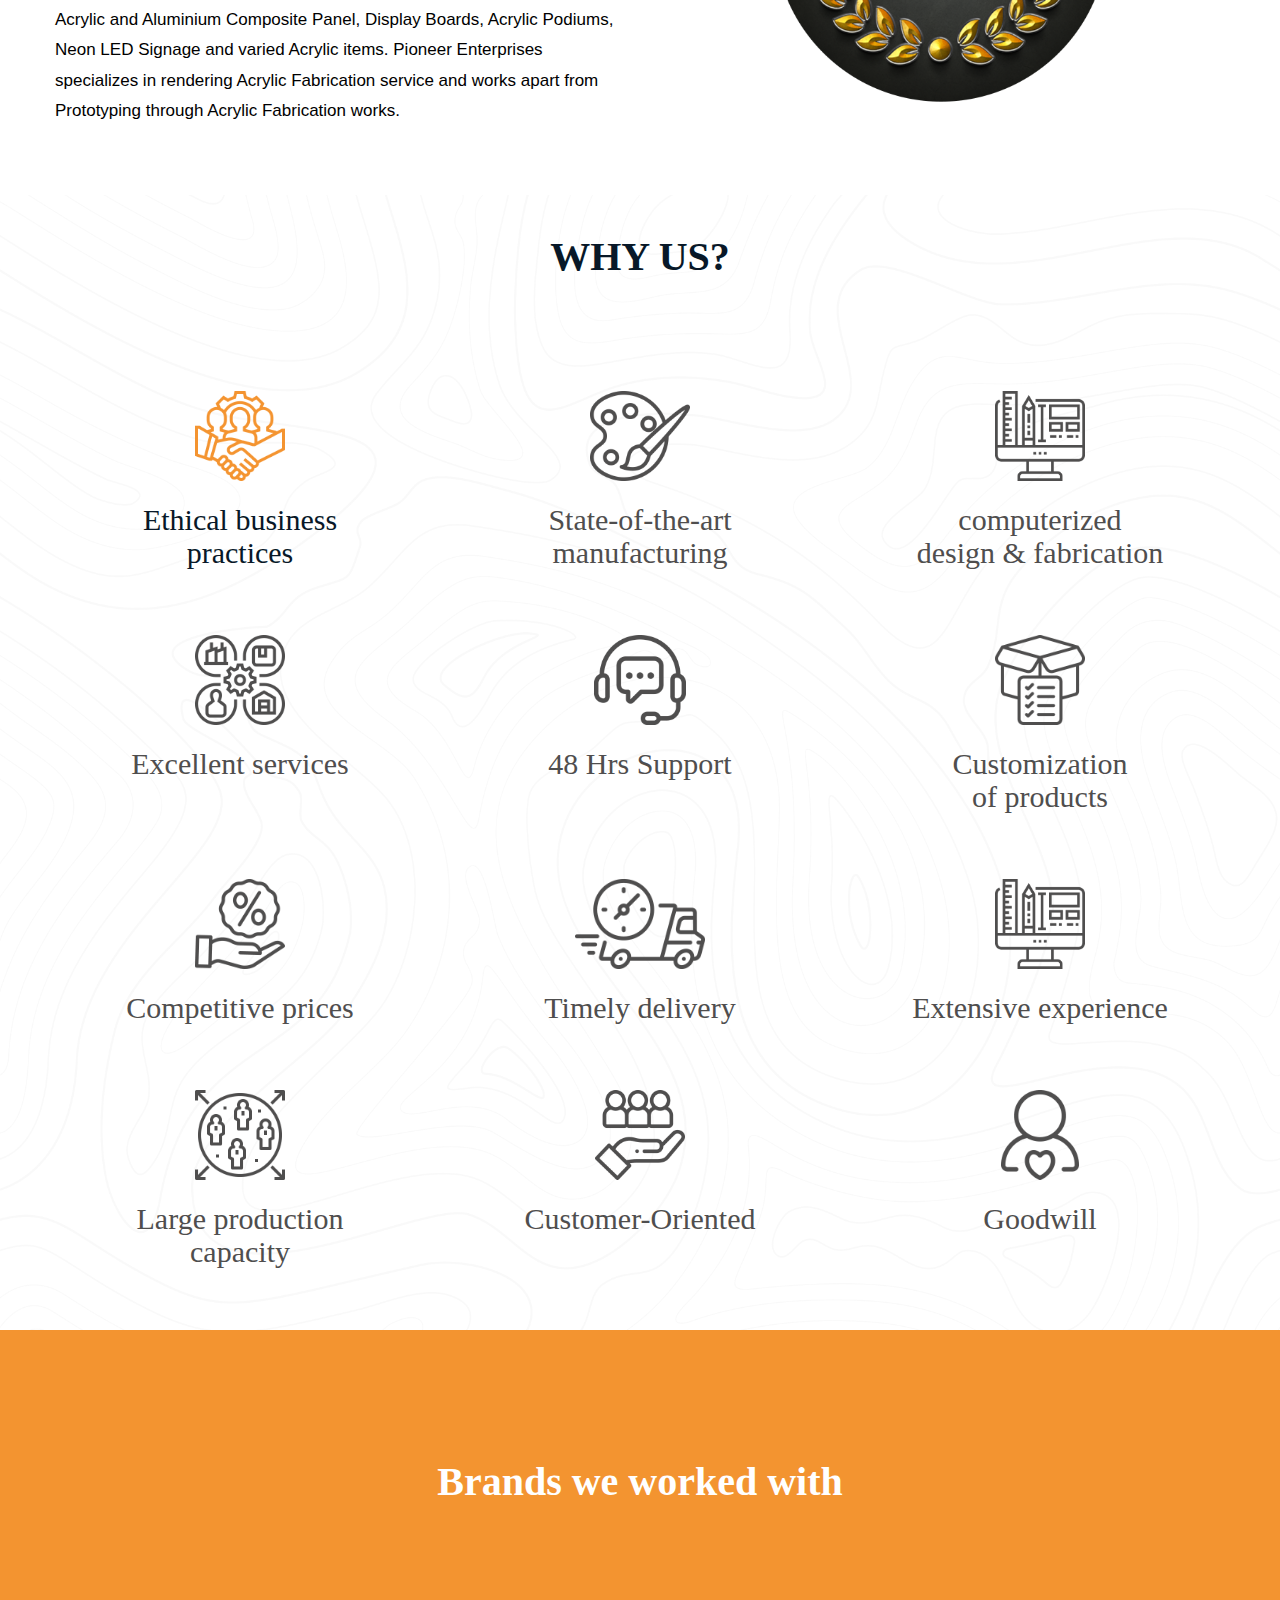
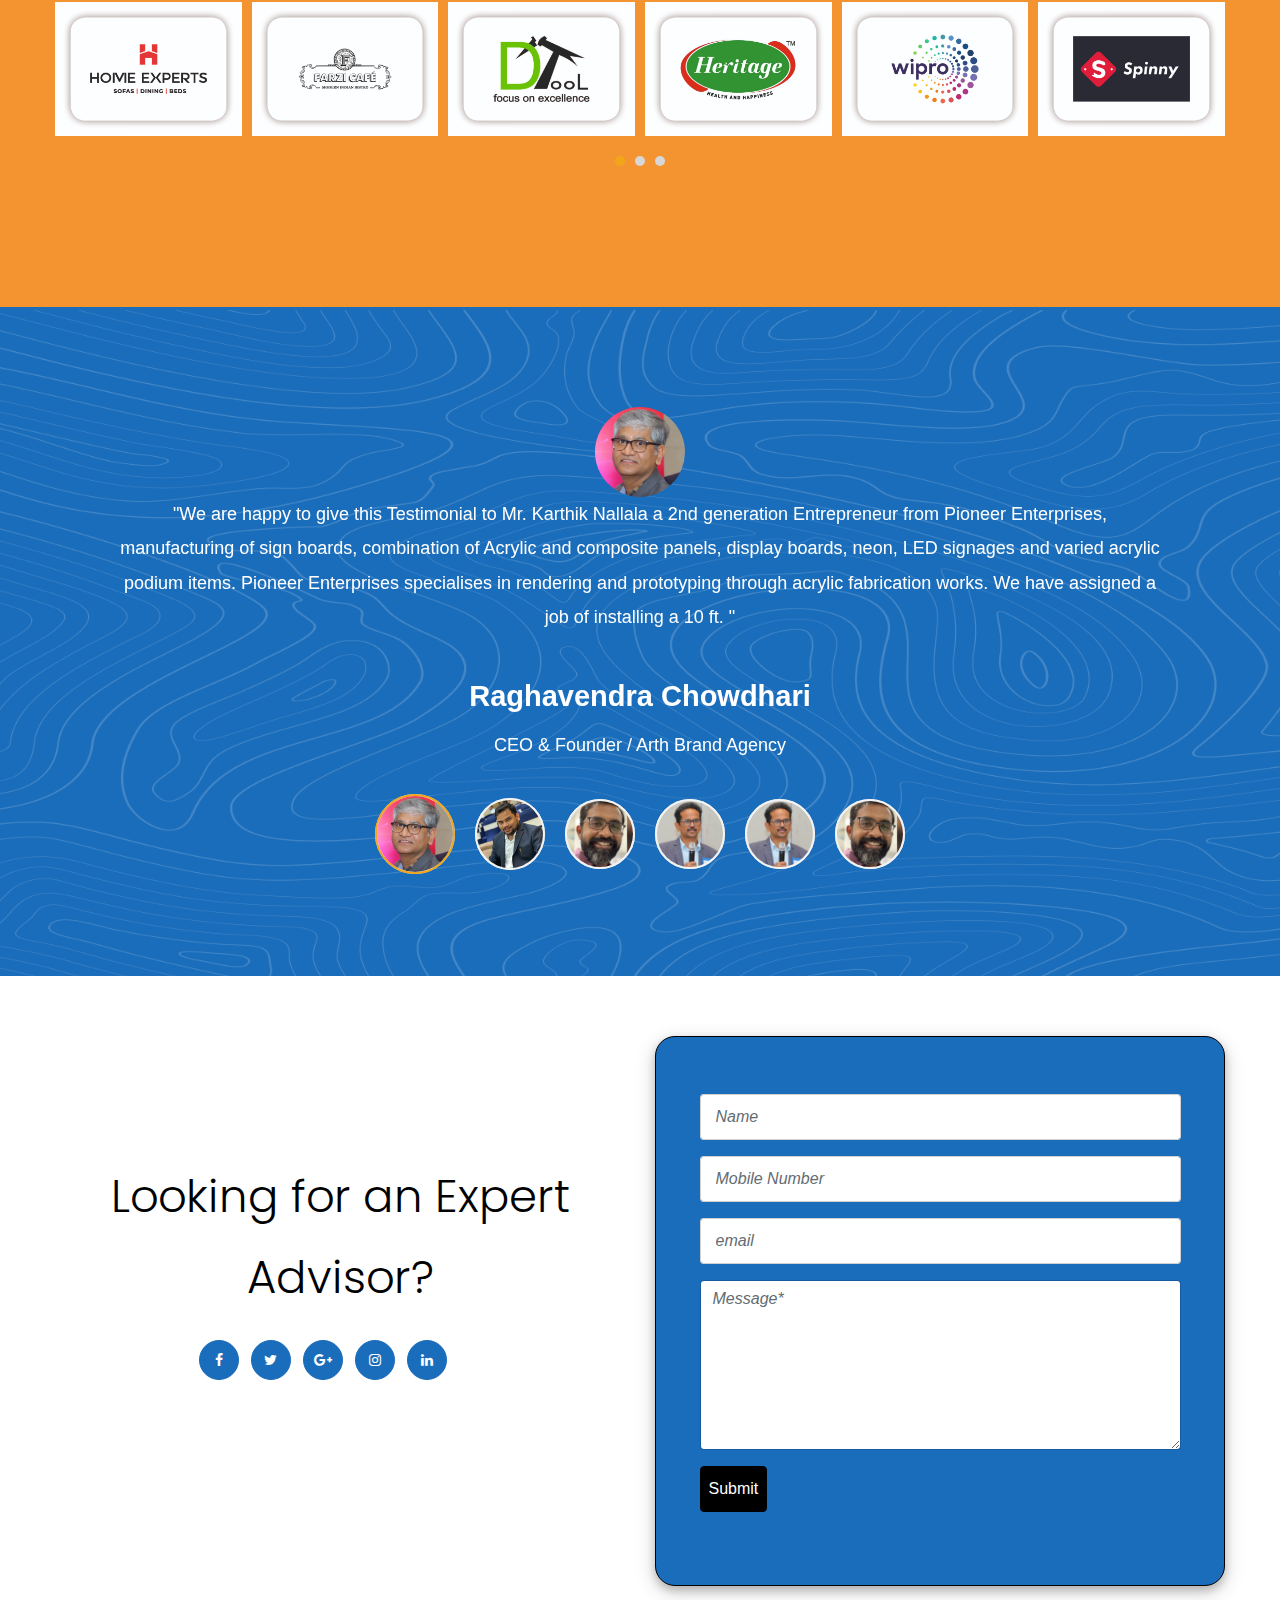
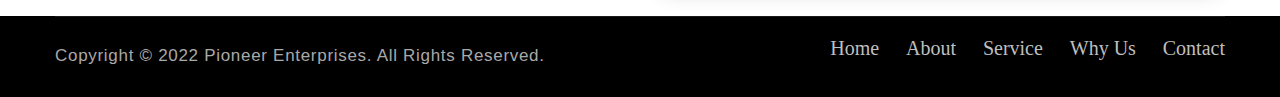
==== commit b8c4033e: "hi" ====
--- a/index.html
+++ b/index.html
@@ -575,7 +575,7 @@
 								</li>
 							</ul>
 							<div class="copyright">
-								<p style="color: #a9a9a9;font-size: 17px;">  © Copyright 2022 Pioneer Enterprises. All Rights Reserved.</p>
+								<p style="color: #a9a9a9;font-size: 17px;"> Copyright © 2022 Pioneer Enterprises. All Rights Reserved.</p>
 							</div>
 						</div>
 					</div>
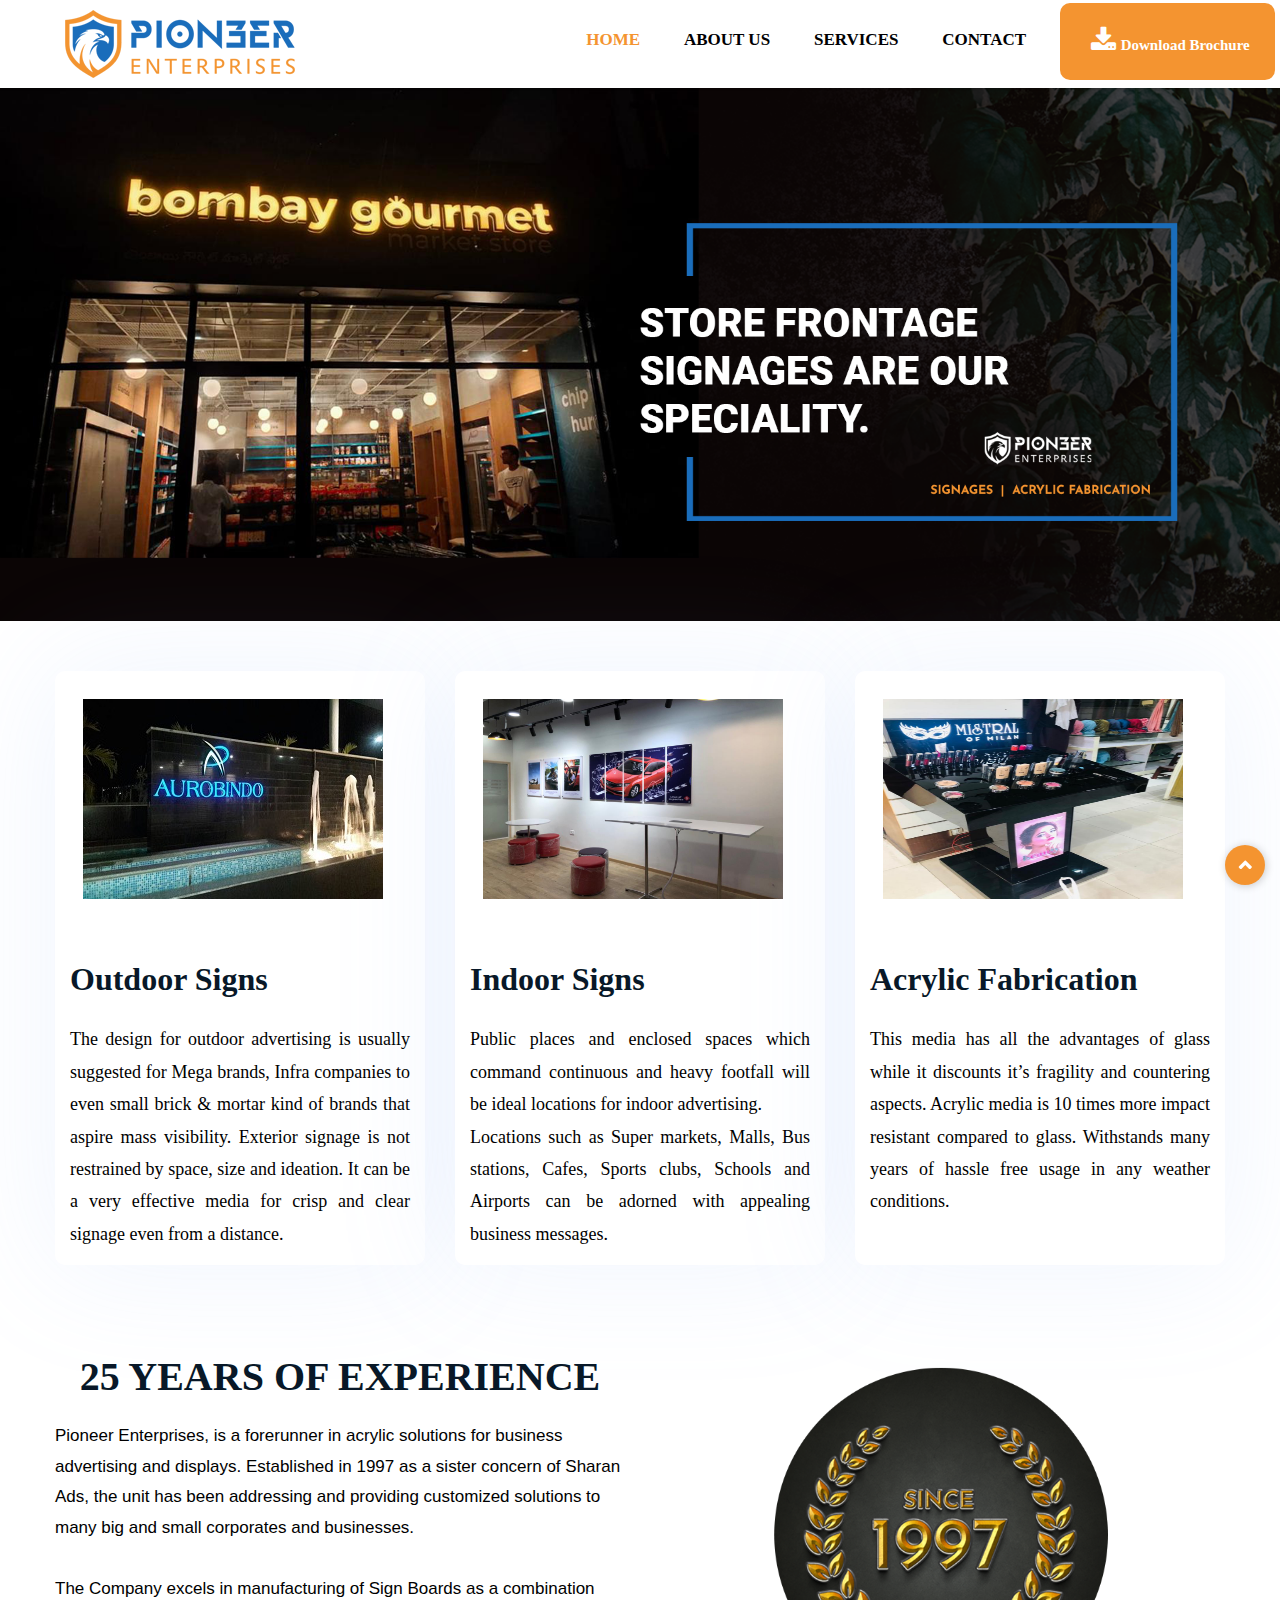
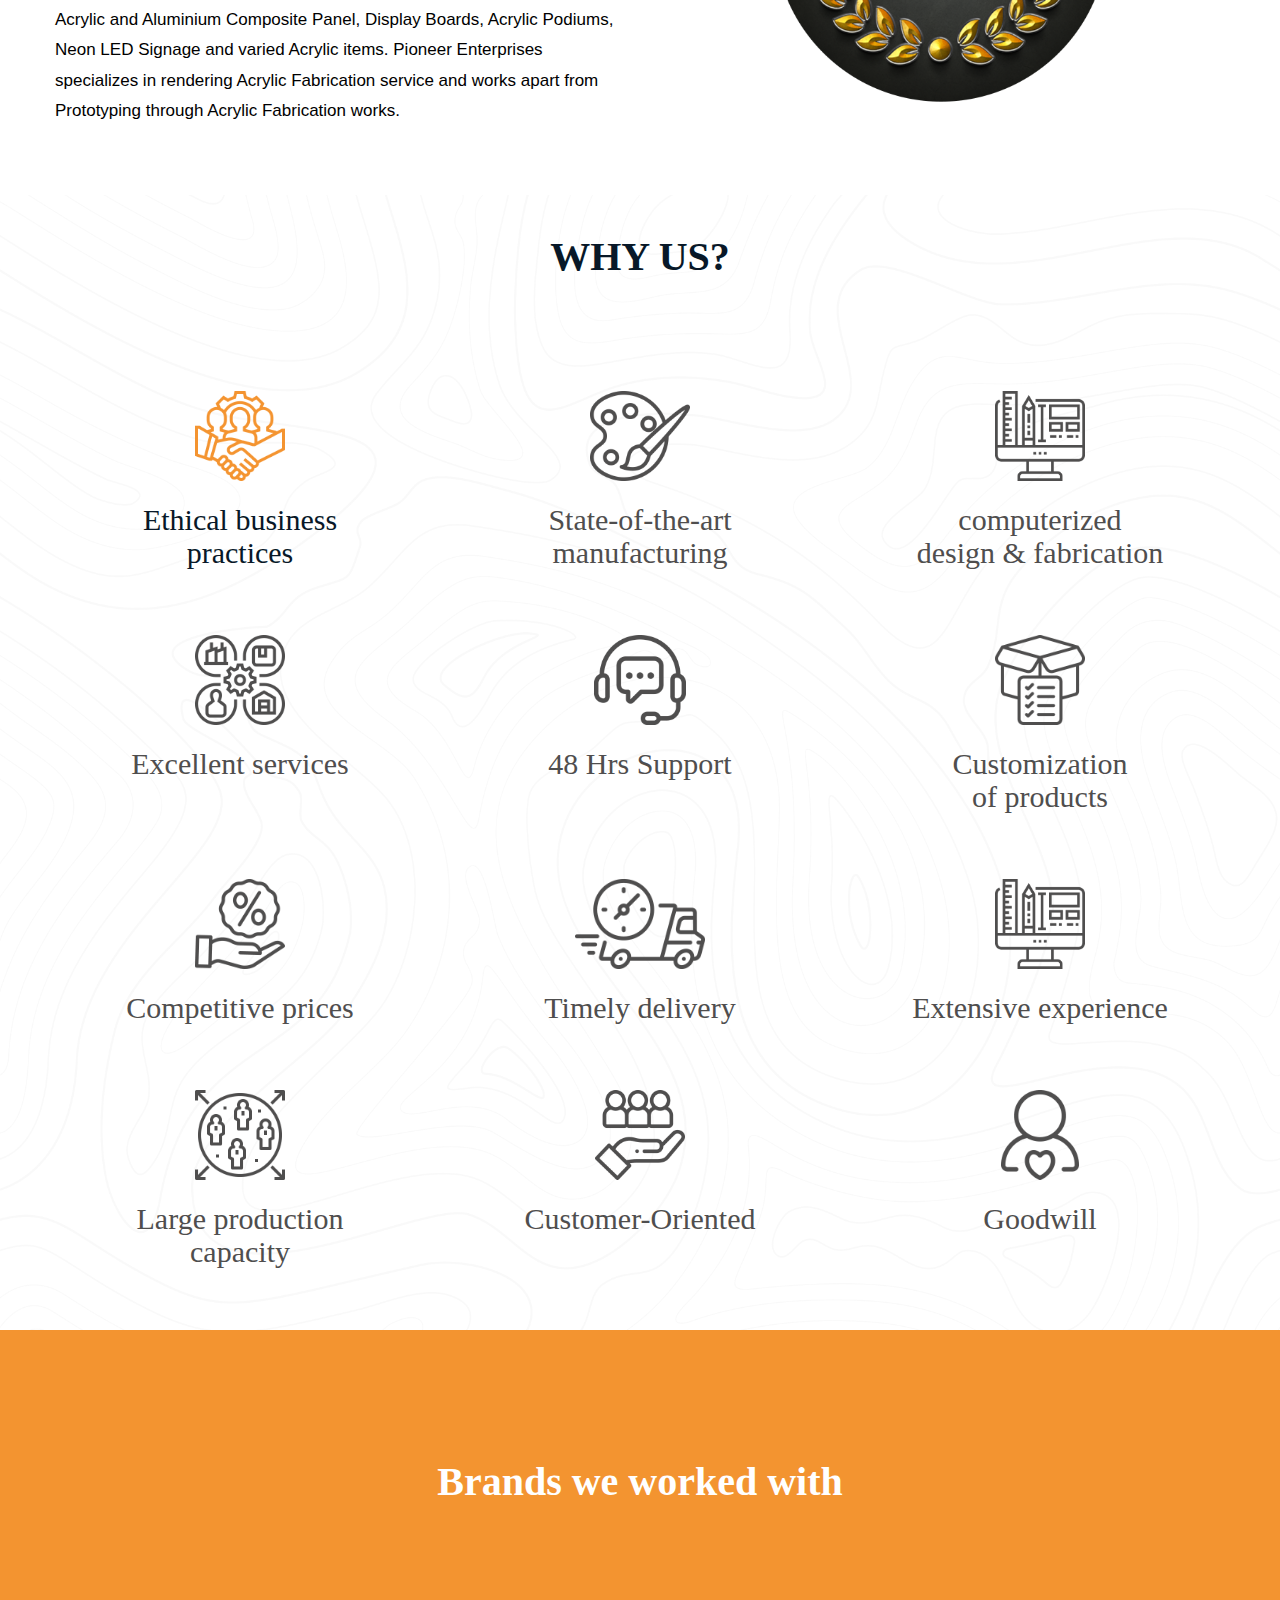
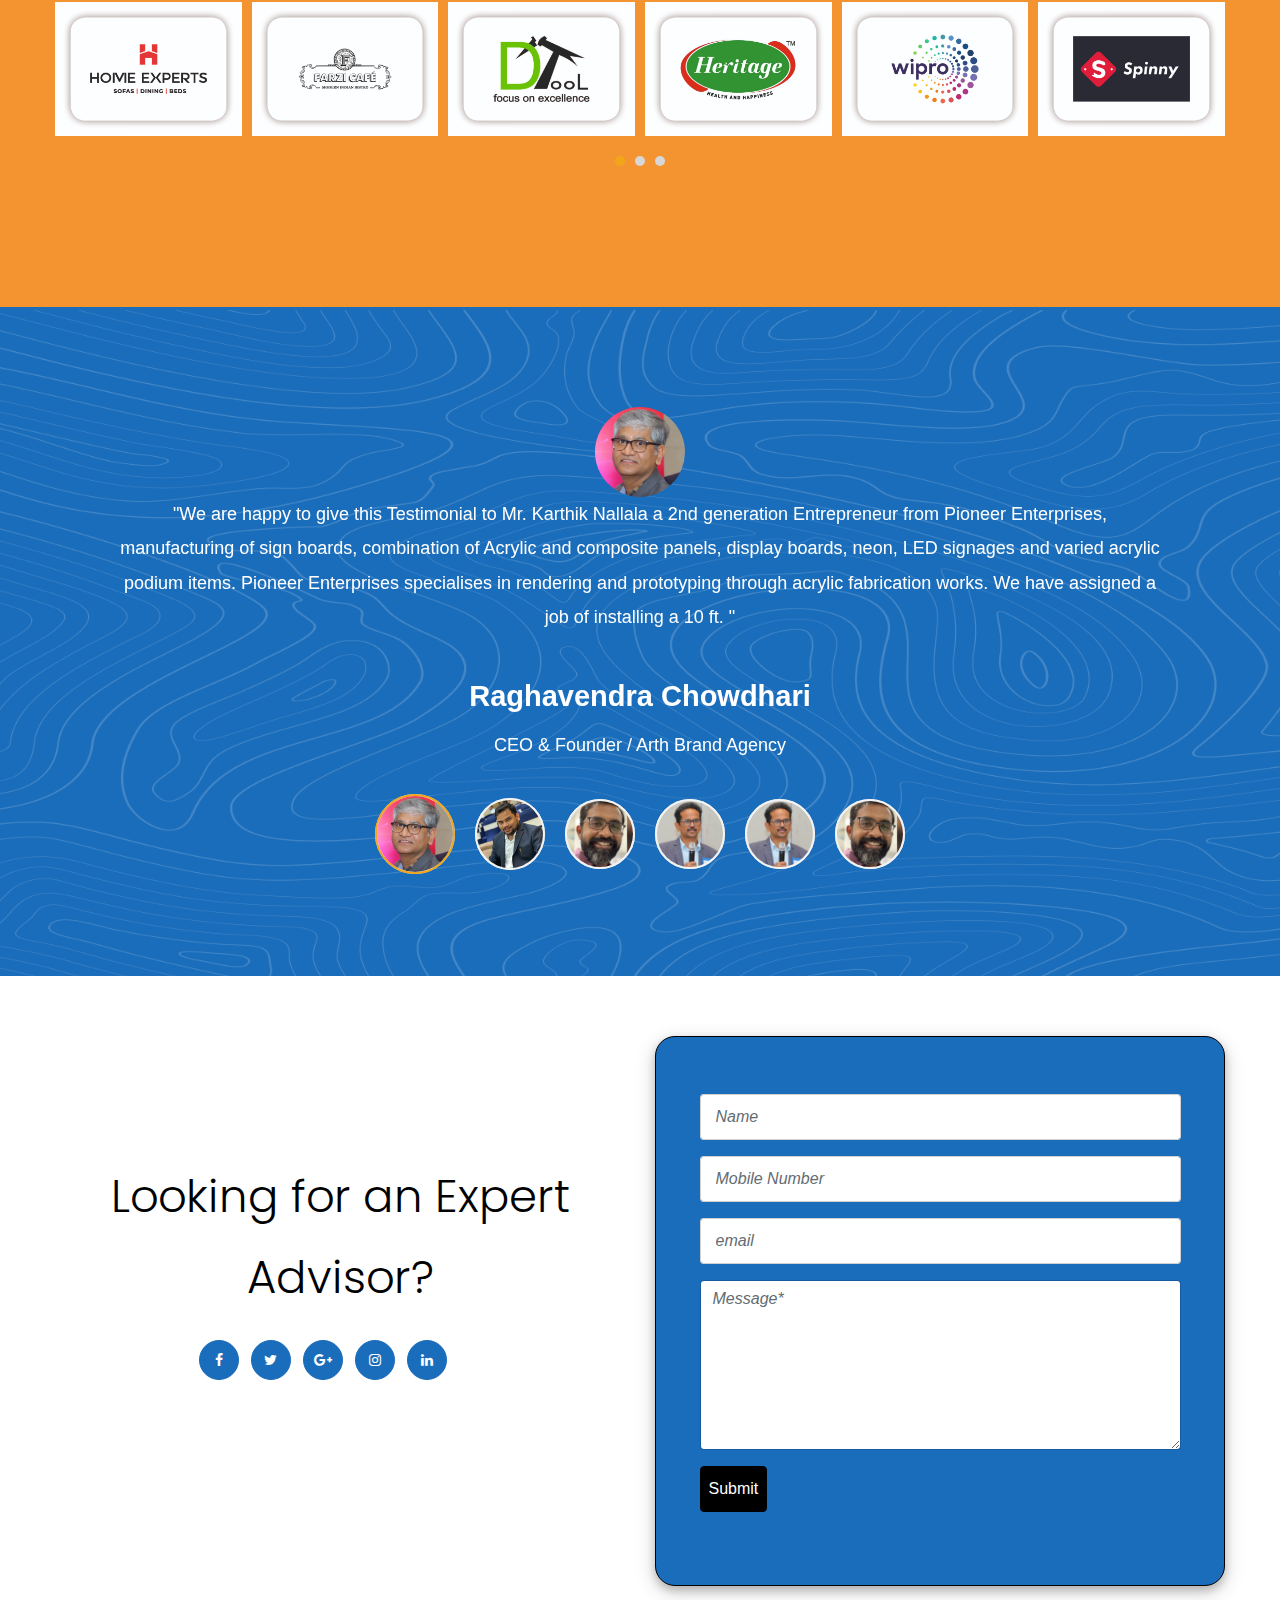
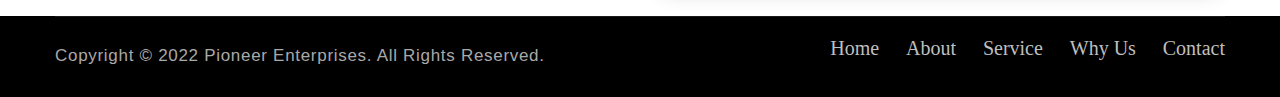
==== commit deeb876f: "hi" ====
--- a/index.html
+++ b/index.html
@@ -90,7 +90,7 @@
                                     </li>
                                     <li>
                                         <div class="button add-list-button">
-                                 <a href="images/brochure.pdf" target="_blank" class="btn" style="background-color: #f49430;border-radius: 10px;padding:15%;"> <i class="fa fa-download" aria-hidden="true" style=" font-size:27px;color:white;"></i><!--Download Brochure--></a>
+                                 <a href="images/brochure.pdf" target="_blank" class="btn" style="background-color: #f49430;border-radius: 10px;padding:15%;"> <i class="fa fa-download" aria-hidden="true" style=" font-size:27px;color:white;"></i>Download Brochure</a>
                             </div>
                                     </li>
 								</ul><!-- /.menu -->
